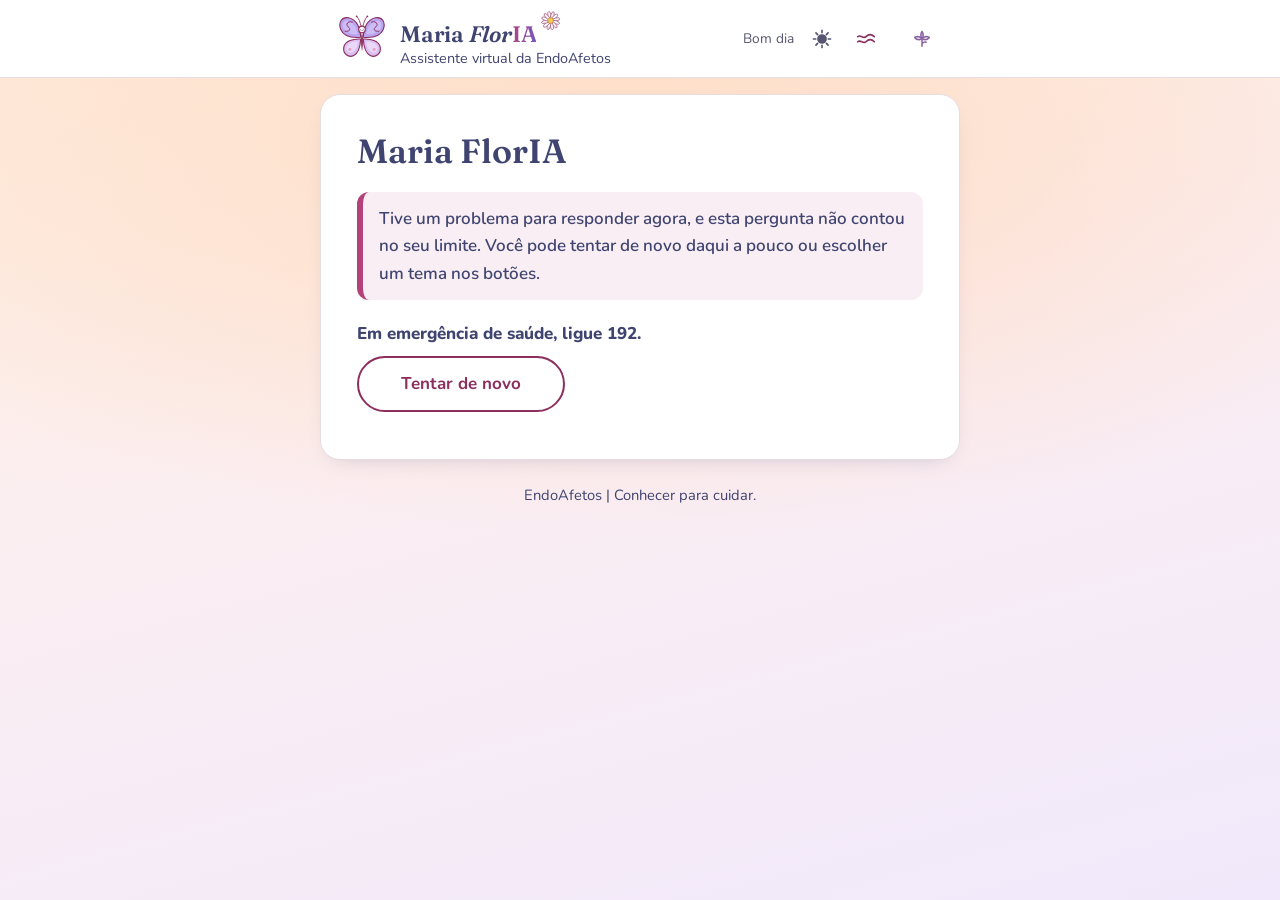
==== assistente/index.html @ 99d6d12b "feat: tela de chegada com o texto novo (aceite provisorio-2026-12-01) e o bloco "Já tenho conta" - T" ====
<!doctype html>
<html lang="pt-BR" data-cara="v1">
<head>
<meta charset="utf-8">
<meta name="viewport" content="width=device-width, initial-scale=1">
<!-- remover quando o conteúdo for assinado -->
<meta name="robots" content="noindex">
<!-- ==== CABECA:INICIO ==== -->
<title>Maria FlorIA | assistente virtual da EndoAfetos</title>
<meta name="theme-color" content="#b3427a">
<!-- ==== CABECA:FIM ==== -->
<link rel="icon" type="image/png" href="../assets/logo.png">
<style>
/* Paleta e tipografia do site EndoAfetos, sem carregar fontes de fora */
:root {
  /* ==== CORES:INICIO ==== */
  --cream: #f8f4f2;
  --cream-2: #efe8ec;
  --surface: #ffffff;
  --rose: #b3427a;
  --rose-dark: #8c2f5f;
  --rose-mist: #f9eef3;
  --gold-soft: #e7e0f6;
  --lavender: #8a62a3;
  --lavender-soft: #e4dbef;
  --ink: #494f83;
  --ink-soft: #6c6b88;
  --line: #e6dde3;
  /* ==== CORES:FIM ==== */
  /* ==== FONTES:INICIO ==== */
  --serif: 'Fraunces', Georgia, 'Times New Roman', serif;
  --sans: 'Nunito', -apple-system, BlinkMacSystemFont, 'Segoe UI', sans-serif;
  /* ==== FONTES:FIM ==== */
  --radius: 20px;
  --radius-sm: 12px;
  --shadow: 0 18px 45px -22px rgba(73, 79, 131, 0.40);
  --shadow-sm: 0 8px 22px -14px rgba(73, 79, 131, 0.38);
}

*, *::before, *::after { box-sizing: border-box; }
[hidden] { display: none !important; }
html { -webkit-text-size-adjust: 100%; }
body {
  margin: 0;
  min-height: 100vh;
  font-family: var(--sans);
  font-size: 1.0625rem;
  line-height: 1.6;
  color: var(--ink);
  word-wrap: break-word;
  overflow-wrap: break-word;
  -webkit-font-smoothing: antialiased;
  background:
    radial-gradient(1200px 600px at 50% -10%, var(--gold-soft) 0%, transparent 55%),
    linear-gradient(180deg, var(--cream) 0%, var(--cream-2) 100%);
}
img { max-width: 100%; }
p { margin: 0 0 1em; }
/* O Safari anterior ao 15.4 não conhece :focus-visible: descarta a segunda regra e fica com o contorno da primeira */
:focus { outline: 3px solid var(--rose-dark); outline-offset: 3px; }
:focus:not(:focus-visible) { outline: none; }
main:focus, [tabindex="-1"]:focus { outline: none; }
button, a, label, input, textarea { touch-action: manipulation; }

.pular {
  position: absolute; left: 1rem; top: -5rem; z-index: 10;
  display: inline-flex; align-items: center; min-height: 44px;
  padding: .6rem 1rem;
  background: var(--surface); color: var(--rose-dark);
  font-weight: 700;
  border: 2px solid var(--rose-dark); border-radius: var(--radius-sm);
}
.pular:focus { top: 1rem; }

/* Espaço por margem, não por gap em flex: o Safari do iOS anterior ao 14.5 ignora o gap */
.topo { background: var(--cream); border-bottom: 1px solid var(--line); }
/* O topo só acompanha a rolagem onde a página sabe descontar a altura dele ao rolar até uma
   resposta (iOS 14.5 em diante). Nos mais antigos fica parado e nada é encoberto. */
@supports (scroll-margin-top: 1px) {
  html { scroll-padding-top: 6rem; }
  .topo { position: sticky; top: 0; z-index: 5; }
}
.topo__dentro { display: flex; align-items: center; max-width: 640px; margin: 0 auto; padding: .65rem 1rem; }
.topo__marca { margin: 0; line-height: 1.25; }
.topo__nome, .topo__sub { display: block; }
.topo__nome { font-family: var(--serif); font-size: 1.4rem; font-weight: 600; color: var(--ink); }
.topo__nome em { font-style: normal; color: var(--rose-dark); }
.topo__sub { font-size: .9rem; color: var(--ink); }
/* Texto so para o leitor de tela (a forma falada do nome): fora da vista, mas lido. */
.so-leitor { position: absolute; width: 1px; height: 1px; margin: -1px; padding: 0; overflow: hidden; clip: rect(0, 0, 0, 0); white-space: nowrap; border: 0; }

/* Avatar: a borboleta do logotipo. Cada estado muda o traço e o halo, não só a cor. */
.avatar {
  flex: none;
  width: 56px;
  height: 56px;
  margin-right: .85rem;
  padding: 7px;
  object-fit: contain;
  background: var(--surface);
  border: 3px solid var(--rose);
  border-radius: 50%;
  box-shadow: 0 0 0 4px var(--rose-mist);
  transition: border-color .3s ease, box-shadow .3s ease;
}
.avatar[data-estado="acolhimento"] { border-color: var(--rose); border-style: solid; box-shadow: 0 0 0 4px var(--rose-mist); }
.avatar[data-estado="escuta"] {
  border-color: var(--lavender);
  border-style: dashed;
  box-shadow: 0 0 0 5px var(--lavender-soft);
  animation: avatar-escuta 1.6s ease-in-out infinite;
}
.avatar[data-estado="informacao"] { border-color: var(--ink); border-style: dotted; box-shadow: 0 0 0 4px var(--gold-soft); }
.avatar[data-estado="orientacao"] { border-color: var(--rose-dark); border-style: double; border-width: 5px; box-shadow: 0 0 0 4px var(--cream-2); }
@keyframes avatar-escuta {
  0%, 100% { box-shadow: 0 0 0 2px var(--lavender-soft); }
  50% { box-shadow: 0 0 0 9px var(--lavender-soft); }
}

main { padding: 1rem 1rem 1.5rem; }
.cartao {
  max-width: 640px;
  margin: 0 auto;
  /* Valor de reserva antes de cada clamp(): o iOS anterior ao 13.4 descarta a declaração com clamp */
  padding: 1.15rem;
  padding: clamp(1.15rem, 5vw, 2.25rem);
  background: var(--surface);
  border: 1px solid var(--line);
  border-radius: var(--radius);
  box-shadow: var(--shadow-sm);
}

.titulo {
  margin: 0 0 .6em;
  font-family: var(--serif);
  font-weight: 500;
  font-size: 1.5rem;
  font-size: clamp(1.5rem, 6vw, 2.1rem);
  line-height: 1.2;
  color: var(--ink);
}
.subtitulo, .temas__nome, .cartao-convite__titulo {
  margin: 0 0 .5rem;
  font-family: var(--serif);
  font-weight: 500;
  font-size: 1.25rem;
  line-height: 1.25;
  color: var(--ink);
}
.temas__nome { font-size: 1.1rem; font-weight: 600; color: var(--rose-dark); }

.aviso {
  margin: 1rem 0 1.25rem;
  padding: .85rem 1rem;
  border-left: 6px solid var(--rose);
  border-radius: var(--radius-sm);
  background: var(--rose-mist);
  font-weight: 600;
}
.dica { margin: .35rem 0 .75rem; font-size: .92rem; color: var(--ink-soft); }
.status { min-height: 1.6em; margin: .5rem 0; font-weight: 700; color: var(--rose-dark); }
.status:empty { min-height: 0; margin: 0; }

.campo { margin-bottom: 1.1rem; }
.campo label, .escrita__rotulo { display: block; margin-bottom: .35rem; font-weight: 700; }
.campo input, .campo textarea, .escrita__campo {
  display: block;
  width: 100%;
  min-height: 48px;
  padding: .7rem .9rem;
  font: inherit;
  /* 16 px ou mais: abaixo disso o iOS aproxima a tela ao focar o campo */
  font-size: 1.0625rem;
  color: var(--ink);
  background: var(--surface);
  border: 2px solid var(--ink-soft);
  border-radius: var(--radius-sm);
}
.campo textarea, .escrita__campo { min-height: 6.5rem; resize: vertical; }
.contador { margin: .3rem 0 0; font-size: .88rem; color: var(--ink-soft); text-align: right; }

.caixa { display: flex; align-items: flex-start; min-height: 44px; padding: .55rem 0; cursor: pointer; }
.caixa input { flex: none; width: 24px; height: 24px; margin: .1rem .75rem 0 0; accent-color: var(--rose-dark); }
.grupo { margin: 0 0 .75rem; padding: 0; border: 0; min-width: 0; }
.grupo legend { padding: 0; margin-bottom: .25rem; font-weight: 700; }
.desafio { max-width: 100%; margin: .75rem 0; }
.desafio:empty { margin: 0; }
/* Tela de chegada (26/11): texto justificado, como o texto corrido do site, com hifenizacao em portugues. */
.aceite__texto { margin: 0 0 .85em; text-align: justify; -webkit-hyphens: auto; hyphens: auto; }
.aceite__chamada { margin: 1.1em 0 .9em; font-weight: 700; color: var(--rose-dark); text-align: left; }
/* Bloco "Ja tenho conta": discreto, depois do Comecar. */
.entrada { margin-top: 1.75rem; padding-top: 1.25rem; border-top: 1px solid var(--line); }
.entrada .subtitulo { font-size: 1.1rem; }
.entrada .dica { margin-top: 0; }
.entrada__esqueci { margin: .25rem 0 0; font-size: .95rem; }
.entrada__esqueci a { display: inline-block; padding: .5rem 0; }

.btn {
  display: flex; align-items: center; justify-content: center;
  width: 100%;
  min-height: 48px;
  margin: 0 0 .65rem;
  padding: .8rem 1.5rem;
  font: inherit;
  font-weight: 700;
  color: #fff;
  background: linear-gradient(135deg, var(--rose) 0%, var(--rose-dark) 100%);
  border: 2px solid transparent;
  border-radius: 999px;
  box-shadow: var(--shadow-sm);
  cursor: pointer;
  transition: transform .2s ease, box-shadow .2s ease;
}
.btn:hover { transform: translateY(-2px); box-shadow: var(--shadow); }
.btn--contorno { color: var(--rose-dark); background: var(--surface); border-color: var(--rose-dark); box-shadow: none; }
.btn[aria-disabled="true"] { opacity: .65; cursor: default; transform: none; }

.btn-mini {
  display: inline-flex; align-items: center; justify-content: center;
  min-height: 44px; min-width: 44px;
  margin: 0 .5rem .35rem 0;
  padding: .4rem 1rem;
  font: inherit;
  font-size: .95rem;
  font-weight: 700;
  color: var(--rose-dark);
  background: var(--surface);
  border: 2px solid var(--rose-dark);
  border-radius: 999px;
  cursor: pointer;
}
.btn-mini[aria-pressed="true"] { color: #fff; background: var(--rose-dark); border-style: double; border-width: 4px; }

.intro { margin-bottom: 1rem; }
/* Regiões vivas (registro e espera) ficam sempre na página: vazias, só perdem a margem.
   Com display:none o leitor de tela não anuncia o primeiro texto que entra nelas. */
.registro { margin: 0 0 .5rem; }
.registro:empty { margin: 0; }
.msg {
  margin: 0 0 .85rem;
  padding: .8rem .95rem;
  background: var(--surface);
  border: 2px solid var(--line);
  border-radius: var(--radius-sm);
}
.msg > :last-child { margin-bottom: 0; }
.msg__autor { margin: 0 0 .25rem; font-size: .8rem; font-weight: 800; letter-spacing: .08em; text-transform: uppercase; color: var(--rose-dark); }
.msg__texto, .msg__apoio { white-space: pre-wrap; word-break: break-word; }
.msg__texto { margin-bottom: .6em; }
.msg--pessoa { margin-left: 1.5rem; background: var(--lavender-soft); border-color: var(--lavender); }
.msg--pessoa .msg__autor { color: var(--ink); }
.msg--assistente { margin-right: 1.5rem; border-color: var(--rose); }
/* Mensagem de segurança: destaque sóbrio, pelo traço e não só pela cor */
.msg--seguranca { margin-right: 0; background: var(--cream); border: 3px solid var(--ink); border-left-width: 10px; }
.msg--limite, .msg--recusa, .msg--falha { border-style: dashed; border-color: var(--ink-soft); }
.msg--aviso { background: var(--cream); border-style: dashed; border-color: var(--ink-soft); font-weight: 600; }
.msg__apoio { margin-top: .75rem; padding-top: .75rem; border-top: 2px solid var(--ink-soft); font-weight: 700; }
/* Linha de apoio sozinha no balão (nome da acolhida com sinal ambíguo): sem o traço que a separa da resposta */
.msg__autor + .msg__apoio { margin-top: 0; padding-top: 0; border-top: 0; }
.msg__tecnico { margin: .5rem 0 0; font-family: Consolas, Menlo, monospace; font-size: .8rem; color: var(--ink-soft); }
.msg__acoes { display: flex; flex-wrap: wrap; margin-top: .65rem; }
.msg__acoes:empty { display: none; }
.saber-mais { margin-top: .6rem; border-top: 1px solid var(--line, #e3d6df); padding-top: .45rem; }
.saber-mais__titulo { cursor: pointer; font-weight: 600; color: var(--rose-dark); min-height: 44px; display: flex; align-items: center; }
.saber-mais__titulo:focus-visible { outline: 3px solid var(--rose-dark); outline-offset: 2px; }
.saber-mais__texto { margin: .4rem 0 0; }
.saber-mais__nota { margin: .5rem 0 0; font-size: .85rem; color: var(--ink-soft); }
.leitura { display: flex; flex-wrap: wrap; align-items: center; margin: .25rem 0 .75rem; }
.leitura[hidden] { display: none; }
.leitura__opcao { min-height: 44px; margin: 0 1rem .25rem 0; }
.leitura__dica { flex-basis: 100%; margin: 0; font-size: .85rem; color: var(--ink-soft); }
/* Acolhida: os controles ficam dentro do balão da pergunta e saem dele quando a pessoa responde */
.acolhida__controles { margin-top: .75rem; }
.acolhida__controles .campo { margin-bottom: .65rem; }
.acolhida__controles .btn { margin-bottom: .5rem; }

.espera { margin: 0 0 .85rem; font-weight: 700; color: var(--rose-dark); }
.espera:empty { margin: 0; }

.escrita, .reabrir { margin: 0 0 1.5rem; padding: 1rem 0 0; border-top: 1px solid var(--line); }
.escrita .dica, .reabrir .dica { margin-top: 0; font-size: 1rem; font-weight: 700; color: var(--ink); }
.encerrar { margin: 0 0 1.5rem; }
.encerrar__pergunta { margin-bottom: .6rem; font-weight: 700; }
.rascunho > :last-child { margin-bottom: 0; }

.temas { margin: 0 0 1.5rem; padding-top: 1rem; border-top: 1px solid var(--line); }
.opcao {
  display: block;
  width: 100%;
  min-height: 56px;
  margin: 0 0 .7rem;
  padding: .8rem 1rem;
  font: inherit;
  text-align: left;
  color: var(--ink);
  background: var(--surface);
  border: 2px solid var(--lavender);
  border-radius: var(--radius-sm);
  cursor: pointer;
}
.opcao:hover { background: var(--lavender-soft); }
.opcao__texto, .opcao__chamada { display: block; }
.opcao--tema .opcao__texto { font-weight: 700; }
.opcao__chamada { margin-top: .25rem; font-size: .95rem; }

/* Tema aberto: síntese, quando procurar atendimento, perguntas para a consulta e as dúvidas */
.tema__sintese > :last-child { margin-bottom: 0; }
.temas__subtitulo { margin: 1.1rem 0 .35rem; font-size: 1rem; font-weight: 800; line-height: 1.3; color: var(--ink); }
.tema__lista { margin: 0 0 .75rem; padding-left: 1.25rem; }
.tema__lista li { margin-bottom: .35rem; }
.tema__acoes { display: flex; flex-wrap: wrap; margin: .5rem 0 0; }
.tema__acoes:empty { display: none; }
.tema__duvidas { margin-top: 1.1rem; }

.marcacao { margin-top: .75rem; }
.marcacao:empty { display: none; }
.marcacao__ok { font-weight: 700; }

/* Cartão de conversão: o padrão visual da tela final do quiz (conheça, ofertas, brinde) */
.cartao-convite {
  margin: 0 0 1rem;
  padding: 1rem 1.1rem;
  background: var(--surface);
  border: 2px solid var(--lavender);
  border-radius: var(--radius-sm);
}
/* As dicas do formulário de contato usam a cor principal: o cinza delas não chega ao AA sobre o lilás dos blocos */
.cartao-convite .dica { color: var(--ink); }
.usos-convite { font-weight: 700; color: var(--ink); }
.usos-convite:empty { margin: 0; }
.conversao__titulo {
  margin: 0 0 .6rem;
  font-family: var(--serif);
  font-weight: 500;
  font-size: 1.4rem;
  line-height: 1.2;
  color: var(--ink);
}
.conversao__cuidado { font-weight: 700; }
.conversao__conheca { margin: 1.25rem 0; padding: 1rem 1rem 1.1rem; border-radius: var(--radius-sm); background: var(--rose-mist); }
.conversao__conheca h3, .conversao__presente h3 {
  margin: 0 0 .5rem;
  font-family: var(--serif);
  font-weight: 500;
  font-size: 1.2rem;
  line-height: 1.25;
  color: var(--ink);
}
.conversao__conheca p { margin: 0 0 1rem; }
.conversao__ofertas { margin: 0 0 1.1rem; padding: 0; list-style: none; }
.conversao__oferta { margin: 0 0 .75rem; padding: .8rem .9rem; border-radius: var(--radius-sm); background: var(--surface); border: 1px solid var(--line); }
.conversao__oferta-titulo { display: block; font-weight: 800; color: var(--rose-dark); }
.conversao__oferta-texto { display: block; }
a.btn { text-decoration: none; }
.btn--conheca { text-transform: uppercase; letter-spacing: .03em; }
/* No botao em flex, o espaco no comeco do span da seta some: a distancia vem da margem */
.btn__seta { margin-left: .4em; }
.conversao__separador { height: 1px; margin: 1.25rem 0; border: 0; background: var(--line); }
.conversao__presente { margin: 0 0 1.25rem; padding: .95rem 1rem; border-radius: var(--radius-sm); background: var(--gold-soft); }
.conversao__presente p { margin: 0; }
.conversao__presente .conversao__destaque { margin-bottom: .25rem; font-weight: 800; }

/* Pré-lançamento: blocos à parte do cartão de convite */
.pre-inscricao, .exemplo-diario {
  margin: 0 0 1.5rem;
  padding: 1rem 1.1rem;
  background: var(--cream);
  border: 2px solid var(--lavender);
  border-radius: var(--radius-sm);
}
.pre-inscricao > :last-child { margin-bottom: 0; }
.pre-inscricao__texto { font-weight: 600; }
.exemplo-diario__folha {
  padding: .85rem .95rem;
  background: var(--surface);
  border: 2px dashed var(--ink-soft);
  border-radius: var(--radius-sm);
}
.exemplo-diario__titulo {
  margin: 0 0 .6rem;
  font-family: var(--serif);
  font-size: 1.1rem;
  font-weight: 600;
  line-height: 1.25;
  color: var(--rose-dark);
}
.exemplo-diario__registro { margin: 0 0 .7rem; padding-top: .6rem; border-top: 1px solid var(--line); }
.exemplo-diario__registro:last-child { margin-bottom: 0; }
.exemplo-diario__data { margin: 0 0 .2rem; font-size: 1rem; font-weight: 800; }
.exemplo-diario__campos { margin: 0; }
/* Espaço entre os pares por margem, sem gap */
.exemplo-diario__par { display: inline-block; margin: 0 1.25rem .1rem 0; }
.exemplo-diario__par--largo { display: block; margin-right: 0; }
.exemplo-diario__par dt, .exemplo-diario__par dd { display: inline; margin: 0; }
.exemplo-diario__par dt { font-weight: 800; }
.exemplo-diario__par dt::after { content: ": "; }
.exemplo-diario__rodape { margin: .75rem 0 0; font-size: .92rem; font-weight: 800; }

.canais {
  margin: 0;
  padding: 1rem 1.1rem;
  background: var(--cream);
  border: 2px solid var(--lavender);
  border-radius: var(--radius-sm);
}
.canais__emergencia { margin: 0 0 .5rem; font-weight: 800; }
/* Canais ilustrados como no quiz: lista vertical, ícone em SVG embutido (data:) separado do texto por margem */
.canais ul { margin: 0; padding: 0; list-style: none; }
.canais li { margin: 0 0 .5rem; }
.canais li:last-child { margin-bottom: 0; }
.canal { display: flex; align-items: center; min-height: 48px; color: var(--ink); text-decoration: none; }
.canal__icone {
  flex: none;
  width: 40px; height: 40px;
  margin-right: .75rem;
  border-radius: 50%;
  background-color: var(--lavender-soft);
  background-repeat: no-repeat;
  background-position: center;
  background-size: 22px 22px;
}
.canal__icone--cruz { background-image: url("data:image/svg+xml,%3Csvg xmlns='http%3A%2F%2Fwww.w3.org%2F2000%2Fsvg' viewBox='0 0 24 24'%3E%3Cpath d='M9 3h6v6h6v6h-6v6H9v-6H3V9h6z' fill='%238c2f5f'/%3E%3C/svg%3E"); }
.canal__icone--escudo { background-image: url("data:image/svg+xml,%3Csvg xmlns='http%3A%2F%2Fwww.w3.org%2F2000%2Fsvg' viewBox='0 0 24 24'%3E%3Cpath d='M12 2 4 5v6c0 5 3.4 9.3 8 11 4.6-1.7 8-6 8-11V5z' fill='none' stroke='%238c2f5f' stroke-width='2' stroke-linejoin='round'/%3E%3C/svg%3E"); }
.canal__icone--mulher { background-image: url("data:image/svg+xml,%3Csvg xmlns='http%3A%2F%2Fwww.w3.org%2F2000%2Fsvg' viewBox='0 0 24 24'%3E%3Ccircle cx='12' cy='9' r='5' fill='none' stroke='%238c2f5f' stroke-width='2'/%3E%3Cpath d='M12 14v8M8.5 18.5h7' stroke='%238c2f5f' stroke-width='2' stroke-linecap='round'/%3E%3C/svg%3E"); }
.canal__icone--pessoas { background-image: url("data:image/svg+xml,%3Csvg xmlns='http%3A%2F%2Fwww.w3.org%2F2000%2Fsvg' viewBox='0 0 24 24'%3E%3Ccircle cx='8' cy='8' r='3' fill='%238c2f5f'/%3E%3Ccircle cx='16.5' cy='9.5' r='2.5' fill='%238c2f5f'/%3E%3Cpath d='M2.5 20c0-3.6 2.5-6 5.5-6s5.5 2.4 5.5 6zM13.5 20c.3-2.9 1.6-5 3.5-5 2.3 0 4.5 2 4.5 5z' fill='%238c2f5f'/%3E%3C/svg%3E"); }
.canal__icone--conversa { background-image: url("data:image/svg+xml,%3Csvg xmlns='http%3A%2F%2Fwww.w3.org%2F2000%2Fsvg' viewBox='0 0 24 24'%3E%3Cpath d='M4 4h16v11H9l-5 4z' fill='none' stroke='%238c2f5f' stroke-width='2' stroke-linejoin='round'/%3E%3Cpath d='M12 13s-3.5-2.1-3.5-4.2A1.9 1.9 0 0 1 12 8a1.9 1.9 0 0 1 3.5.8c0 2.1-3.5 4.2-3.5 4.2z' fill='%238c2f5f'/%3E%3C/svg%3E"); }
.canal__texto { display: block; }
.canal__rotulo { display: block; font-weight: 800; color: var(--rose-dark); text-decoration: underline; text-underline-offset: 3px; }
.canal__descricao { display: block; font-size: .92rem; color: var(--ink); }

.rodape { padding: 0 1rem 2rem; text-align: center; font-size: .92rem; color: var(--ink); }
.rodape p { margin: 0; }

@media (min-width: 520px) {
  .btn { display: inline-flex; width: auto; min-width: 13rem; margin-right: .6rem; }
}
/* Tela baixa (teclado aberto ou aparelho deitado): o topo deixa de acompanhar a rolagem */
@media (max-height: 420px) {
  .topo { position: static; }
}
@media (prefers-reduced-motion: reduce) {
  *, *::before, *::after { animation: none !important; transition: none !important; scroll-behavior: auto !important; }
  .btn:hover { transform: none; }
}
/* ==== V1:INICIO ==== */
@font-face {
  font-family: "Fraunces EndoAfetos";
  font-style: normal;
  font-weight: 600;
  font-display: swap;
  src: url("../assets/fontes/fraunces-600.woff2") format("woff2");
  unicode-range: U+0020-007E, U+00A0-00FF, U+2013-2014, U+2018-2019, U+201C-201D, U+2022, U+2026;
}
@font-face {
  font-family: "Fraunces EndoAfetos";
  font-style: italic;
  font-weight: 600;
  font-display: swap;
  src: url("../assets/fontes/fraunces-600-italico-flor.woff2") format("woff2");
  unicode-range: U+0046, U+006C, U+006F, U+0072;
}
@font-face {
  font-family: "Nunito EndoAfetos";
  font-style: normal;
  font-weight: 400 800;
  font-display: swap;
  src: url("../assets/fontes/nunito-400-800.woff2") format("woff2");
  unicode-range: U+0000-00FF, U+0131, U+0152-0153, U+02BB-02BC, U+02C6, U+02DA, U+02DC, U+0304, U+0308, U+0329, U+2000-206F, U+20AC, U+2122, U+2191, U+2193, U+2212, U+2215, U+FEFF, U+FFFD;
}
html[data-cara="v1"] {
  --cream: #f8f4f2;
  --cream-2: #efe8ec;
  --surface: #ffffff;
  --rose: #b3427a;
  --rose-dark: #8c2f5f;
  --rose-mist: #f9eef3;
  --gold-soft: #e7e0f6;
  --lavender: #8a62a3;
  --lavender-soft: #e4dbef;
  --ink: #3f4470;
  --ink-soft: #575672;
  --line: #e6dde3;
  --rosa-suave: #eccbdb;
  --lilas: #7459c4;
  --ouro: #f4c95d;
  --ouro-texto: #7a5407;
  --salvia: #3f6b4d;
  --foco: #5a3fb5;
  --acao: #8c2f5f;
  --acao-texto: #ffffff;
  --bf-contorno: #8c2f5f;
  --bf-asa-sup: #b9a5ef;
  --bf-asa-sup-luz: #cdbdf6;
  --bf-asa-inf: #dcc0f2;
  --bf-asa-inf-luz: #ead8f8;
  --bf-pinta: #e59fc2;
  --bf-cabeca: #fff8fb;
  --bf-olho: #3d3566;
  --serif: 'Fraunces EndoAfetos', Georgia, 'Times New Roman', serif;
  --sans: 'Nunito EndoAfetos', -apple-system, BlinkMacSystemFont, 'Segoe UI', sans-serif;
}
html[data-cara="v1"][data-luz="baixa"] {
  --cream: #17152a;
  --cream-2: #131225;
  --surface: #24213a;
  --rose: #f2a3c8;
  --rose-dark: #f6bcd8;
  --rose-mist: #33284a;
  --gold-soft: #353055;
  --lavender: #cdb7e0;
  --lavender-soft: #353055;
  --ink: #efeaf9;
  --ink-soft: #c0bad6;
  --line: #443d68;
  --rosa-suave: #4a3558;
  --lilas: #c3b3f3;
  --ouro: #f4c95d;
  --ouro-texto: #f4c95d;
  --salvia: #a6cfb1;
  --foco: #d6cbfa;
  --acao: #f2a3c8;
  --acao-texto: #2a1630;
  --bf-contorno: #d77fae;
  --bf-asa-sup: #a893e6;
  --bf-asa-sup-luz: #bfaef2;
  --bf-asa-inf: #cfaeea;
  --bf-asa-inf-luz: #e0c9f5;
  --bf-pinta: #f2a3c8;
  --bf-cabeca: #fff8fb;
  --bf-olho: #3d3566;
}
/* Cara nova (v1) da página da assistente. Tudo aqui só vale com data-cara="v1" no <html>; na cara de hoje as peças
   da v1 ficam escondidas e nada muda. Movimento só em transform e opacity; mensagens sempre em cartão sólido; o céu
   fica atrás de tudo (z-index -1) e nunca leva texto. */
html:not([data-cara="v1"]) .v1-so { display: none !important; }
html[data-cara="v1"] { color-scheme: light; }
html[data-cara="v1"][data-luz="baixa"] { color-scheme: dark; }
html[data-cara="v1"] .avatar { display: none !important; }
/* O céu e as pétalas ficam presos ao corpo da página, não à tela: nada de position fixed, que no celular briga com o
   teclado aberto. */
html[data-cara="v1"] body { position: relative; background: var(--cream); }
html[data-cara="v1"] .topo { background: var(--surface); }
html[data-cara="v1"] .cartao { background: var(--surface); }

/* ---------- O céu: luz de cabine em camadas fixas ---------- */
.v1-ceu { position: absolute; top: 0; right: 0; bottom: 0; left: 0; z-index: -1; pointer-events: none; overflow: hidden; }
.v1-ceu__hora, .v1-ceu__veu { position: absolute; top: 0; right: 0; bottom: 0; left: 0; }
.v1-ceu__veu { opacity: 0; transition: opacity 1.6s ease; }
.v1-ceu__veu.v1-ativa { opacity: 1; }
.v1-ceu__hora[data-tom="manha"] { background: linear-gradient(165deg, #fff1e2 0%, #fbeef2 45%, #f1e9fb 100%); }
.v1-ceu__hora[data-tom="tarde"] { background: linear-gradient(165deg, #f5f0fc 0%, #fbf3f8 50%, #fdf6ef 100%); }
.v1-ceu__hora[data-tom="entardecer"] { background: linear-gradient(165deg, #ffe6d6 0%, #f9dfe9 50%, #ebdcf6 100%); }
.v1-ceu__hora[data-tom="noite"] { background: linear-gradient(165deg, #ece6f8 0%, #e6e0f4 55%, #dcd8f0 100%); }
.v1-ceu__hora[data-tom="madrugada"] { background: linear-gradient(165deg, #e6e3f3 0%, #dfdcf0 55%, #d6d5ec 100%); }
html[data-luz="baixa"] .v1-ceu__hora[data-tom="manha"] { background: linear-gradient(165deg, #33263a 0%, #262140 55%, #1c1a33 100%); }
html[data-luz="baixa"] .v1-ceu__hora[data-tom="tarde"] { background: linear-gradient(165deg, #272345 0%, #221f3c 55%, #1b1930 100%); }
html[data-luz="baixa"] .v1-ceu__hora[data-tom="entardecer"] { background: linear-gradient(165deg, #3a2638 0%, #2a2040 55%, #1c1930 100%); }
html[data-luz="baixa"] .v1-ceu__hora[data-tom="noite"] { background: linear-gradient(165deg, #1e1a3a 0%, #19172e 55%, #131225 100%); }
html[data-luz="baixa"] .v1-ceu__hora[data-tom="madrugada"] { background: linear-gradient(165deg, #151430 0%, #121126 55%, #0e0d1d 100%); }
.v1-ceu__brilho {
  position: absolute; top: -30%; left: -20%; width: 140%; height: 90%;
  background: radial-gradient(closest-side, rgba(255, 214, 184, .75), rgba(255, 214, 184, 0));
  opacity: 0;
  transition: opacity 1.6s ease;
}
html[data-luz="baixa"] .v1-ceu__brilho { background: radial-gradient(closest-side, rgba(150, 96, 150, .5), rgba(150, 96, 150, 0)); }
html[data-respira="sim"] .v1-ceu__brilho { opacity: 1; animation: v1-respirar-ceu 24s ease-in-out infinite; }
@keyframes v1-respirar-ceu {
  0%, 100% { transform: translate3d(0, 0, 0) scale(1); }
  50% { transform: translate3d(6%, 4%, 0) scale(1.08); }
}
.v1-ceu__veu[data-tom="embarque"] { background: radial-gradient(120% 80% at 20% 0%, rgba(255, 226, 207, .6), rgba(255, 226, 207, 0) 70%); }
.v1-ceu__veu[data-tom="cruzeiro"] { background: transparent; }
.v1-ceu__veu[data-tom="leitura"] { background: rgba(251, 250, 252, .78); }
.v1-ceu__veu[data-tom="amanhecer"] { background: linear-gradient(200deg, rgba(255, 236, 205, .75) 0%, rgba(255, 244, 228, .35) 60%, rgba(255, 244, 228, 0) 100%); }
.v1-ceu__veu[data-tom="seguranca"] { background: #f2f0f4; }
.v1-ceu__veu[data-tom="desembarque"] { background: linear-gradient(190deg, rgba(255, 222, 200, .8) 0%, rgba(250, 214, 228, .55) 55%, rgba(236, 222, 246, .3) 100%); }
.v1-ceu__veu[data-tom="manutencao"] { background: rgba(237, 237, 241, .88); }
html[data-luz="baixa"] .v1-ceu__veu[data-tom="embarque"] { background: radial-gradient(120% 80% at 20% 0%, rgba(110, 66, 104, .5), rgba(110, 66, 104, 0) 70%); }
html[data-luz="baixa"] .v1-ceu__veu[data-tom="leitura"] { background: rgba(31, 30, 46, .8); }
html[data-luz="baixa"] .v1-ceu__veu[data-tom="amanhecer"] { background: linear-gradient(200deg, rgba(104, 76, 60, .5) 0%, rgba(70, 54, 60, .25) 60%, rgba(70, 54, 60, 0) 100%); }
html[data-luz="baixa"] .v1-ceu__veu[data-tom="seguranca"] { background: #1d1c27; }
html[data-luz="baixa"] .v1-ceu__veu[data-tom="desembarque"] { background: linear-gradient(190deg, rgba(112, 68, 84, .55) 0%, rgba(84, 56, 96, .35) 55%, rgba(50, 44, 84, .15) 100%); }
html[data-luz="baixa"] .v1-ceu__veu[data-tom="manutencao"] { background: rgba(36, 36, 44, .88); }

/* ---------- Topo: borboleta, nome com broche e a faixa da cabine ---------- */
html[data-cara="v1"] .v1-poleiro { display: block; flex: none; width: 52px; height: 52px; margin-right: .75rem; }
.v1-poleiro--voo { position: relative; z-index: 60; }
html[data-cara="v1"] .topo__nome { color: var(--ink); letter-spacing: -.01em; }
html[data-cara="v1"] .nome__flor { font-style: italic; }
html[data-cara="v1"] .topo__nome em {
  font-style: normal; font-weight: 600; color: var(--rose-dark);
  background: linear-gradient(100deg, var(--rose) 0%, var(--lilas) 100%);
  -webkit-background-clip: text; background-clip: text; -webkit-text-fill-color: transparent;
}
html[data-cara="v1"] .v1-broche { display: inline-block; width: .95em; height: .95em; margin-left: .18em; vertical-align: .45em; transform: rotate(-12deg); }
.v1-broche__petalas ellipse { fill: #ffffff; stroke: var(--bf-contorno); stroke-width: 1.05; }
.v1-broche__petalas ellipse:nth-child(even) { fill: #fbeef3; }
.v1-broche__miolo { fill: var(--ouro); stroke: #a8761a; stroke-width: 1; }
html[data-vento="sim"] .v1-broche { animation: v1-balancar 1.1s ease-in-out 3 alternate; }
@keyframes v1-balancar { from { transform: rotate(-12deg); } to { transform: rotate(4deg); } }

/* O cantinho: discreto, no canto direito do topo (no celular estreito, desce para a linha de baixo, à direita).
   Só aparece quando o script da v1 liga os botões. Os ícones são pequenos; o alvo de toque continua com 44 px. */
html[data-cara="v1"] .topo__dentro { flex-wrap: wrap; }
html[data-cara="v1"] .v1-cantinho { display: none; }
html[data-cara="v1"][data-v1="ligada"] .v1-cantinho { display: flex; align-items: center; margin-left: auto; }
.v1-cantinho__saudacao { margin-right: .35rem; font-size: .86rem; color: var(--ink-soft); }
.v1-icone {
  display: inline-flex; align-items: center; justify-content: center;
  width: 44px; height: 44px; margin: 0; padding: 0;
  color: var(--ink-soft); background: none; border: 0; border-radius: 50%; cursor: pointer;
}
.v1-icone svg { display: block; fill: none; stroke: currentColor; stroke-width: 1.8; stroke-linecap: round; stroke-linejoin: round; }
/* Cor de passar o ponteiro só para quem tem ponteiro: no toque ela ficaria presa e pareceria "ligado". */
@media (hover: hover) {
  .v1-icone:hover { color: var(--rose-dark); }
}
.v1-icone[aria-pressed="true"] { color: var(--rose-dark); }
.v1-icone[aria-disabled="true"] { cursor: default; }
.v1-icone--luz .v1-sol circle { fill: currentColor; }
.v1-icone--luz .v1-lua path { fill: currentColor; }
.v1-icone--luz .v1-lua, .v1-icone--luz[aria-pressed="true"] .v1-sol { display: none; }
.v1-icone--luz[aria-pressed="true"] .v1-lua { display: block; }
.v1-icone__corte { display: none; }
.v1-icone--movimento[aria-pressed="false"] .v1-icone__corte { display: inline; }
/* O lírio afastado do ícone de movimento: um toque errado não leva ao painel da equipe. */
.v1-icone--equipe { margin-left: .75rem; color: var(--lavender); }
.v1-icone--equipe .v1-lirio__petala { fill: currentColor; fill-opacity: .25; }
.v1-icone--equipe[hidden] { display: none; }

/* ---------- A borboleta ---------- */
.v1-bf { display: block; width: 100%; height: 100%; overflow: visible; transform-origin: 50% 60%; transition: transform .8s cubic-bezier(.3, .7, .3, 1); }
.v1-asa { transform-box: view-box; transform-origin: 60px 58px; transform: scaleX(var(--v1-abertura, .94)); transition: transform .9s cubic-bezier(.3, .7, .3, 1); }
.v1-asa-sup { fill: var(--bf-asa-sup); stroke: var(--bf-contorno); stroke-width: 2.6; stroke-linejoin: round; }
.v1-asa-sup-luz { fill: var(--bf-asa-sup-luz); }
.v1-asa-inf { fill: var(--bf-asa-inf); stroke: var(--bf-contorno); stroke-width: 2.6; stroke-linejoin: round; }
.v1-asa-inf-luz { fill: var(--bf-asa-inf-luz); }
.v1-pinta { fill: var(--bf-pinta); }
.v1-veio { fill: none; stroke: var(--bf-contorno); stroke-width: 2.2; stroke-linecap: round; }
.v1-antena { fill: none; stroke: var(--bf-contorno); stroke-width: 2; stroke-linecap: round; }
.v1-antena-ponta, .v1-tronco { fill: var(--bf-contorno); }
.v1-cabeca { fill: var(--bf-cabeca); stroke: var(--bf-contorno); stroke-width: 2.6; }
.v1-olhos-ponto { fill: var(--bf-olho); }
.v1-olhos-arco { display: none; fill: none; stroke: var(--bf-olho); stroke-width: 1.35; stroke-linecap: round; }
.v1-olhos { transform-box: view-box; transform-origin: 60px 38.6px; transition: transform .5s ease; }
/* Posturas: a diferença está na abertura das asas, na inclinação e nos olhos, não só na cor */
.v1-bf[data-postura="repouso"] { --v1-abertura: .88; }
.v1-bf[data-postura="acolhimento"] { --v1-abertura: 1; }
.v1-bf[data-postura="acolhimento"] .v1-olhos-ponto, .v1-bf[data-postura="despedida"] .v1-olhos-ponto { display: none; }
.v1-bf[data-postura="acolhimento"] .v1-olhos-arco, .v1-bf[data-postura="despedida"] .v1-olhos-arco { display: inline; }
.v1-bf[data-postura="escuta"] { --v1-abertura: .76; transform: rotate(-10deg); }
.v1-bf[data-postura="informacao"] { --v1-abertura: .96; transform: rotate(4deg); }
.v1-bf[data-postura="informacao"] .v1-olhos { transform: translate(1.4px, 1.8px); }
.v1-bf[data-postura="orientacao"] { --v1-abertura: 1.1; transform: rotate(10deg) translate3d(2px, -2px, 0); }
.v1-bf[data-postura="orientacao"] .v1-olhos { transform: translate(2px, 0); }
.v1-bf[data-postura="seguranca"] { --v1-abertura: .68; }
.v1-bf[data-postura="despedida"] { --v1-abertura: 1.1; transform: rotate(-7deg) translate3d(0, -2px, 0); }
/* Gestos curtos, um por vez */
.v1-bf.v1-bf--respira .v1-asa { animation: v1-respirar-asa 3.6s ease-in-out 1; }
.v1-bf.v1-bf--pisca .v1-olhos { animation: v1-piscar .16s ease-in-out 1; }
.v1-bf.v1-bf--inclina { transform: rotate(-6deg); }
.v1-bf.v1-bf--bate .v1-asa { animation: v1-bater .26s ease-in-out infinite alternate; }
.v1-bf.v1-bf--parte { animation: v1-partir 3.2s cubic-bezier(.4, .1, .7, .5) 1 both; }
.v1-bf.v1-bf--chega { animation: v1-chegar 3s cubic-bezier(.25, .8, .3, 1) 1 both; }
@keyframes v1-bater { from { transform: scaleX(1.02); } to { transform: scaleX(.28); } }
@keyframes v1-respirar-asa { 0%, 100% { transform: scaleX(var(--v1-abertura, .94)); } 50% { transform: scaleX(calc(var(--v1-abertura, .94) - .14)); } }
@keyframes v1-piscar { 0%, 100% { transform: scaleY(1); } 50% { transform: scaleY(.1); } }
@keyframes v1-chegar {
  0% { opacity: 0; transform: translate3d(-60vw, 70vh, 0) rotate(-24deg) scale(1.5); }
  15% { opacity: 1; }
  55% { transform: translate3d(-14vw, 22vh, 0) rotate(10deg) scale(1.2); }
  100% { opacity: 1; transform: translate3d(0, 0, 0) rotate(0) scale(1); }
}
@keyframes v1-partir {
  0% { opacity: 1; transform: translate3d(0, 0, 0) rotate(0) scale(1); }
  70% { opacity: 1; }
  100% { opacity: 0; transform: translate3d(70vw, -18vh, 0) rotate(18deg) scale(.7); }
}

/* ---------- Chuva de pétalas no fundo da chegada (decisão do Carlos de 26/11) ----------
   Leve e contínua, atrás do conteúdo, só na tela de chegada (data-tela, que a página avisa), com o fundo respirando
   e o movimento ligado: some quando a conversa abre, na segurança, depois de apoio ou risco na visita, com o controle
   "Movimento" desligado e com o movimento reduzido do aparelho (a regra geral da página zera as animações). Cada
   caminho tem uma pétala e o seu rastro, menor e mais clara, logo atrás. */
.v1-chuva { display: none; position: absolute; top: 0; right: 0; left: 0; height: 100vh; overflow: hidden; }
html[data-cara="v1"][data-tela="chegada"][data-respira="sim"][data-movimento="ligado"] .v1-chuva { display: block; }
.v1-chuva__petala {
  position: absolute; top: -24px; width: 10px; height: 15px; opacity: 0;
  background: #ffffff; border: 1px solid #eccbdb; border-radius: 50% 50% 50% 50% / 70% 70% 30% 30%;
  animation-name: v1-flutuar; animation-timing-function: linear; animation-iteration-count: infinite; animation-fill-mode: both;
  --v1-opacidade: .7;
}
.v1-chuva__petala--rastro { width: 7px; height: 11px; --v1-opacidade: .3; }
/* Na luz baixa, pétala escura (o rosa-suave da luz baixa): uma pétala clara atrás do texto claro de fora dos cartões
   tiraria contraste dele. */
html[data-luz="baixa"] .v1-chuva__petala { background: #4a3558; border-color: #7a4d70; --v1-opacidade: .8; }
html[data-luz="baixa"] .v1-chuva__petala--rastro { --v1-opacidade: .4; }
@keyframes v1-flutuar {
  0% { opacity: 0; transform: translate3d(0, 0, 0) rotate(0); }
  10% { opacity: var(--v1-opacidade, .6); }
  30% { transform: translate3d(var(--v1-balanco, 24px), 30vh, 0) rotate(calc(var(--v1-giro, 200deg) * .3)); }
  55% { transform: translate3d(calc(var(--v1-balanco, 24px) * -.5), 56vh, 0) rotate(calc(var(--v1-giro, 200deg) * .55)); }
  80% { opacity: var(--v1-opacidade, .6); transform: translate3d(var(--v1-balanco, 24px), 82vh, 0) rotate(calc(var(--v1-giro, 200deg) * .8)); }
  100% { opacity: 0; transform: translate3d(0, 104vh, 0) rotate(var(--v1-giro, 200deg)); }
}

/* ---------- Pétalas e vento nas trocas de cena (orientação e despedida): menos de 5 segundos ---------- */
.v1-petalas { position: absolute; top: 0; right: 0; left: 0; height: 100vh; z-index: 50; pointer-events: none; overflow: hidden; }
.v1-petala, .v1-folha { position: absolute; top: -28px; opacity: 0; animation-name: v1-cair; animation-timing-function: cubic-bezier(.3, .1, .6, 1); animation-fill-mode: both; animation-iteration-count: 1; }
.v1-petala { width: 11px; height: 17px; background: #ffffff; border: 1px solid #eccbdb; border-radius: 50% 50% 50% 50% / 70% 70% 30% 30%; }
.v1-folha { width: 17px; height: 9px; background: #6f9a7a; border-radius: 0 100% 0 100%; }
html[data-luz="baixa"] .v1-petala { background: #f3e9f1; border-color: #7a4d70; }
@keyframes v1-cair {
  0% { opacity: 0; transform: translate3d(0, 0, 0) rotate(0); }
  12% { opacity: .95; }
  85% { opacity: .85; }
  100% { opacity: 0; transform: translate3d(var(--v1-desvio, 30px), 104vh, 0) rotate(var(--v1-giro, 220deg)); }
}

/* ---------- Luz baixa: o que a página de hoje tem com cor fixa ---------- */
html[data-cara="v1"][data-luz="baixa"] .btn { color: var(--acao-texto); }
html[data-cara="v1"][data-luz="baixa"] .btn--contorno { color: var(--rose-dark); }
html[data-cara="v1"][data-luz="baixa"] .btn-mini[aria-pressed="true"] { color: var(--acao-texto); }
/* Os ícones dos canais têm a cor gravada no desenho: na luz baixa ficam sobre um círculo claro */
html[data-cara="v1"][data-luz="baixa"] .canal__icone { background-color: #e7e0f6; }

/* ---------- Segurança: tudo para, fundo neutro e os canais 192, 188 e 180 em primeiro plano ---------- */
html[data-cara="v1"][data-cena="seguranca"] .v1-ceu__brilho,
html[data-cara="v1"][data-cena="seguranca"] .v1-chuva,
html[data-cara="v1"][data-cena="seguranca"] .v1-petalas { display: none !important; }
html[data-cara="v1"][data-cena="seguranca"] .v1-ceu__veu { transition-duration: .2s; }
html[data-cara="v1"][data-cena="seguranca"] .v1-bf,
html[data-cara="v1"][data-cena="seguranca"] .v1-bf *,
html[data-cara="v1"][data-cena="seguranca"] .v1-broche,
html[data-cara="v1"][data-cena="apoio"] .v1-bf,
html[data-cara="v1"][data-cena="apoio"] .v1-bf * { animation: none !important; }
html[data-cara="v1"][data-cena="seguranca"] .canais { padding: .9rem 1rem; background: var(--surface); border: 3px solid var(--ink); border-radius: var(--radius-sm); }
html[data-cara="v1"][data-cena="seguranca"] .canal__rotulo { font-size: 1.18rem; }

/* ---------- Movimento desligado (pela pessoa ou pelo aparelho): posturas paradas ---------- */
html[data-cara="v1"][data-movimento="desligado"] .v1-bf,
html[data-cara="v1"][data-movimento="desligado"] .v1-bf *,
html[data-cara="v1"][data-movimento="desligado"] .v1-broche,
html[data-cara="v1"][data-movimento="desligado"] .v1-ceu__brilho { animation: none !important; }
html[data-cara="v1"][data-movimento="desligado"] .v1-ceu__veu,
html[data-cara="v1"][data-movimento="desligado"] .v1-ceu__brilho,
html[data-cara="v1"][data-movimento="desligado"] .v1-bf,
html[data-cara="v1"][data-movimento="desligado"] .v1-asa { transition-duration: .2s; }
html[data-cara="v1"][data-movimento="desligado"] .v1-petalas { display: none !important; }

/* ---------- Cores forçadas e impressão ---------- */
@media (forced-colors: active) {
  html[data-cara="v1"] .v1-ceu, html[data-cara="v1"] .v1-petalas { display: none !important; }
  html[data-cara="v1"] .topo__nome em { background: none; -webkit-text-fill-color: currentColor; }
}
@media print {
  html[data-cara="v1"] .v1-ceu, html[data-cara="v1"] .v1-petalas, html[data-cara="v1"] .v1-cantinho,
  html[data-cara="v1"] .v1-poleiro { display: none !important; }
  html[data-cara="v1"], html[data-cara="v1"] body, html[data-cara="v1"] .topo, html[data-cara="v1"] .cartao,
  html[data-cara="v1"] .msg { color: #000 !important; background: #fff !important; box-shadow: none !important; }
  html[data-cara="v1"] .msg, html[data-cara="v1"] .cartao { border-color: #000 !important; }
  html[data-cara="v1"] *, html[data-cara="v1"] *::before, html[data-cara="v1"] *::after { animation: none !important; transition: none !important; }
  html[data-cara="v1"] .topo__nome em { background: none; color: #000; -webkit-text-fill-color: #000; }
}
/* ==== V1:FIM ==== */
</style>
</head>
<body>
<a class="pular" href="#principal">Pular para o conteúdo</a>

<header class="topo">
  <div class="topo__dentro">
    <!-- ==== MARCA:INICIO ==== -->
    <img class="avatar" id="avatar" src="../assets/logo.png" alt="Borboleta do logotipo EndoAfetos, avatar da Maria Flor" width="56" height="56" data-estado="acolhimento" onerror="this.hidden=true">
    <span class="v1-poleiro v1-so" aria-hidden="true">
      <svg class="v1-bf" viewBox="0 0 120 120" width="52" height="52" data-postura="acolhimento" focusable="false" aria-hidden="true">
      <g class="v1-asa v1-asa--esq"><g transform="matrix(-1 0 0 1 120 0)"><path class="v1-asa-inf" d="M63 60C80 59 99 64 102 79C105 94 91 104 79 98C69 93 64 79 63 60Z"/><path class="v1-asa-inf-luz" d="M69 66C82 66 94 70 96 80C97 88 89 93 82 90C75 87 71 78 69 66Z"/><circle class="v1-pinta" cx="88" cy="84" r="3.4"/><path class="v1-asa-sup" d="M63 54C63 36 72 15 91 11C107 8 115 22 109 38C103 52 86 58 63 56Z"/><path class="v1-asa-sup-luz" d="M70 49C72 35 80 21 93 18C103 16 107 26 103 35C99 44 87 49 70 49Z"/><path class="v1-veio" d="M82 21C92 17 99 26 92 32C85 37 88 44 99 42"/></g></g>
      <g class="v1-asa v1-asa--dir"><path class="v1-asa-inf" d="M63 60C80 59 99 64 102 79C105 94 91 104 79 98C69 93 64 79 63 60Z"/><path class="v1-asa-inf-luz" d="M69 66C82 66 94 70 96 80C97 88 89 93 82 90C75 87 71 78 69 66Z"/><circle class="v1-pinta" cx="88" cy="84" r="3.4"/><path class="v1-asa-sup" d="M63 54C63 36 72 15 91 11C107 8 115 22 109 38C103 52 86 58 63 56Z"/><path class="v1-asa-sup-luz" d="M70 49C72 35 80 21 93 18C103 16 107 26 103 35C99 44 87 49 70 49Z"/><path class="v1-veio" d="M82 21C92 17 99 26 92 32C85 37 88 44 99 42"/></g>
      <g class="v1-corpo"><path class="v1-antena" d="M58 31C56 22 53 13 48 8M62 31C64 22 67 13 72 8"/><circle class="v1-antena-ponta" cx="47.6" cy="7.6" r="2.1"/><circle class="v1-antena-ponta" cx="72.4" cy="7.6" r="2.1"/><path class="v1-tronco" d="M60 45C63 52 63 75 60 88C57 75 57 52 60 45Z"/><circle class="v1-cabeca" cx="60" cy="38" r="7.6"/><g class="v1-olhos"><g class="v1-olhos-ponto"><circle cx="56.9" cy="38.6" r="1.35"/><circle cx="63.1" cy="38.6" r="1.35"/></g><g class="v1-olhos-arco"><path d="M55.1 39.5Q56.9 37 58.7 39.5"/><path d="M61.3 39.5Q63.1 37 64.9 39.5"/></g></g></g>
      </svg>
    </span>
    <p class="topo__marca">
      <span class="topo__nome"><span aria-hidden="true">Maria <span class="nome__flor">Flor</span><em>IA</em></span><span class="so-leitor">Maria Flor</span><span class="v1-so"><svg class="v1-broche" viewBox="0 0 40 40" width="22" height="22" focusable="false" aria-hidden="true"><g class="v1-broche__petalas"><ellipse cx="20" cy="9.6" rx="2.9" ry="7.2"/><ellipse cx="20" cy="9.6" rx="2.9" ry="7.2" transform="rotate(30 20 20)"/><ellipse cx="20" cy="9.6" rx="2.9" ry="7.2" transform="rotate(60 20 20)"/><ellipse cx="20" cy="9.6" rx="2.9" ry="7.2" transform="rotate(90 20 20)"/><ellipse cx="20" cy="9.6" rx="2.9" ry="7.2" transform="rotate(120 20 20)"/><ellipse cx="20" cy="9.6" rx="2.9" ry="7.2" transform="rotate(150 20 20)"/><ellipse cx="20" cy="9.6" rx="2.9" ry="7.2" transform="rotate(180 20 20)"/><ellipse cx="20" cy="9.6" rx="2.9" ry="7.2" transform="rotate(210 20 20)"/><ellipse cx="20" cy="9.6" rx="2.9" ry="7.2" transform="rotate(240 20 20)"/><ellipse cx="20" cy="9.6" rx="2.9" ry="7.2" transform="rotate(270 20 20)"/><ellipse cx="20" cy="9.6" rx="2.9" ry="7.2" transform="rotate(300 20 20)"/><ellipse cx="20" cy="9.6" rx="2.9" ry="7.2" transform="rotate(330 20 20)"/></g><circle class="v1-broche__miolo" cx="20" cy="20" r="5.4"/></svg></span></span>
      <span class="topo__sub">Assistente virtual da EndoAfetos</span>
    </p>
    <div class="v1-cantinho v1-so">
      <span class="v1-cantinho__saudacao"></span>
      <button type="button" class="v1-icone v1-icone--luz" aria-label="Luz baixa" aria-pressed="false"><svg class="v1-sol" viewBox="0 0 24 24" width="22" height="22" focusable="false" aria-hidden="true"><circle cx="12" cy="12" r="4.4"/><path d="M12 2.6v2.6M12 18.8v2.6M2.6 12h2.6M18.8 12h2.6M5.4 5.4l1.8 1.8M16.8 16.8l1.8 1.8M5.4 18.6l1.8-1.8M16.8 7.2l1.8-1.8"/></svg><svg class="v1-lua" viewBox="0 0 24 24" width="22" height="22" focusable="false" aria-hidden="true"><path d="M19.6 14.6A8.2 8.2 0 1 1 9.4 4.4a6.6 6.6 0 0 0 10.2 10.2z"/></svg></button>
      <button type="button" class="v1-icone v1-icone--movimento" aria-label="Movimento" aria-pressed="true"><svg viewBox="0 0 24 24" width="22" height="22" focusable="false" aria-hidden="true"><path d="M3 9.5c3-3 6 3 9 0s6-3 9 0M3 15c3-3 6 3 9 0s6-3 9 0"/><path class="v1-icone__corte" d="M4.5 20.5l15-17"/></svg></button>
      <a class="v1-icone v1-icone--equipe" aria-label="Acesso da equipe (abre em nova aba)" hidden><svg viewBox="0 0 24 24" width="20" height="20" focusable="false" aria-hidden="true"><path class="v1-lirio__petala" d="M12 2.8c-1.7 2.7-1.9 5.8 0 8.8 1.9-3 1.7-6.1 0-8.8z"/><path class="v1-lirio__petala" d="M12 11.6C9.4 9 5.8 8.6 3.2 10.1c2.1 2.7 5.5 3.5 8.8 1.5z"/><path class="v1-lirio__petala" d="M12 11.6c2.6-2.6 6.2-3 8.8-1.5-2.1 2.7-5.5 3.5-8.8 1.5z"/><path class="v1-lirio__haste" d="M12 11.6v9.2M12 17.4c1.6-1.6 3.4-2 5-1.6"/></svg></a>
    </div>
    <!-- ==== MARCA:FIM ==== -->
  </div>
</header>

<main id="principal" tabindex="-1">
  <div class="cartao">
    <div id="palco">
      <noscript><p>Esta página precisa de JavaScript ativado no navegador. Em emergência de saúde, ligue 192.</p></noscript>
    </div>
  </div>
</main>

<footer class="rodape">
  <p>EndoAfetos | Conhecer para cuidar.</p>
</footer>

<script>
// PUBLICACAO: para ligar a pagina ao Worker, preencha so dois valores de CONFIG, logo abaixo.
// CONFIG.api: endereco https do Worker, sem caminho. CONFIG.turnstile_sitekey: chave publica do widget do Turnstile.
// Com os dois preenchidos, nada mais precisa mudar. Com CONFIG.api vazio, a pagina fica em demonstracao e nada sai dela.
/* ==== DADOS:INICIO ==== */
/* ==== IDENTIDADE:INICIO ==== */
// Nome da assistente e como a voz o diz. Gerado a partir da identidade: nao edite o que esta entre os marcadores.
const IDENTIDADE = {
  versao: "0.2.0-provisoria",
  nome: "Maria FlorIA",
  nome_falado: "Maria Flor",
  artigo: "a",
  descricao: "assistente virtual da EndoAfetos",
  pronuncias: [["FlorIA", "Flor"]]
};
// Nos textos, o nome da assistente e a marca {assistente}: aqui ela vira o nome, em todo texto do objeto.
function comIdentidade(valor) {
  if (typeof valor === "string") return valor.split("{assistente}").join(IDENTIDADE.nome);
  if (valor && typeof valor === "object") {
    Object.keys(valor).forEach(function (chave) { valor[chave] = comIdentidade(valor[chave]); });
  }
  return valor;
}
/* ==== IDENTIDADE:FIM ==== */
const VERSAO_PAGINA = "provisorio-2026-11-26";

// api vazio = modo demonstracao sem servidor: nenhuma requisicao sai da pagina.
const CONFIG = {
  api: "https://endoafetos-api.endoafetos.workers.dev",
  turnstile_sitekey: "0x4AAAAAAGI2ABZoxe7E4K2n",
  turnstile_script: "https://challenges.cloudflare.com/turnstile/v0/api.js?render=explicit",
  // Precisa estar entre as versoes que o Worker aceita (VERSAO_ACEITE ou, durante uma troca, VERSAO_ACEITE_OUTRAS).
  versao_aceite: "provisorio-2026-12-01",
  // Com o cadastro do gratuito ligado no servidor, o aceite muda de texto e de versao. O VERSAO_ACEITE do ambiente
  // precisa ser este valor quando CADASTRO_GRATUITO for ligado.
  versao_aceite_cadastro: "cadastro-provisorio-2026-11-26",
  // Botao "Conhecer a EndoAfetos" do cartao de conversao: caminho do proprio site.
  link_conhecer: "../#contato",
  // Bloco "Ja tenho conta" da tela de chegada (26/11), so com as contas abertas no servidor (inscricao em /api/saude).
  // Quem entra vai para a conversa da conta, caminho do proprio site. A chave e o formato do token sao os de
  // comum/conta.js (guardarToken), que a conversa da conta le: so nesta aba, nunca no armazenamento que fica.
  conversa_da_conta: "./conta/conversa/",
  recuperar_senha: "./conta/?recuperar=1",
  chave_do_token: "endoafetos.assinante",
  senha_max: 200,
  // Mostra no cartao de conversao o bloco do brinde do estande (BTX Salvador).
  evento_btx: true,
  // Blocos de pre-lancamento, desligados por padrao. A pre-inscricao so aparece com coleta true em /api/saude.
  pre_inscricao: false,
  exemplo_diario: false,
  guarda_toque_ms: 500,
  mensagem_max: 1000,
  comentario_max: 1000,
  historico_max_turnos: 6,
  historico_max_caracteres: 4000,
  corpo_chat_max_bytes: 16000,
  nome_max: 40,
  // Como a pessoa quer ser chamada, na acolhida: o mesmo teto do Worker, so na limpeza do nome. O campo aceita
  // ate mensagem_max, para a regra de risco ver a frase inteira.
  como_chamar_max: 30,
  email_max: 254,
  convite_max: 64,
  // Validade maior que esta em expira_em e tratada como relogio errado e ignorada.
  sessao_validade_max_ms: 86400000,
  espera_resposta_ms: 15000,
  // Com a sessao aberta, o campo de escrita espera a acolhida de /api/guiado so ate aqui; depois entra sem ela.
  espera_acolhida_ms: 4000,
  espera_chat_ms: 60000,
  espera_script_ms: 10000,
  espera_turnstile_ms: 30000,
  espera_teclado_ms: 300
};

// PROVISORIO: todos os textos abaixo aguardam aprovacao da equipe.
const TEXTOS = {
  provisorio: true,
  estado: "em_curadoria",
  versao: "provisorio-2026-12-01",
  nome: "{assistente}",
  carregando_titulo: "{assistente}",
  carregando: "Carregando.",
  // Tela de chegada (26/11, texto do Carlos, provisorio, para o juridico): um paragrafo por item, e a chamada no fim.
  // O penultimo paragrafo traz as duas frases do consentimento que vinham do texto anterior (o servico de
  // inteligencia artificial, que pode estar fora do Brasil, e os 18 anos).
  aceite_titulo: "Vamos conhecer a {assistente}?",
  aceite_titulo_emoji: "🌸",
  aceite: [
    "A {assistente} é uma assistente virtual que utiliza inteligência artificial para conversar, acolher dúvidas e compartilhar informações sobre saúde e bem-estar.",
    "Ela pode ajudar você a compreender melhor alguns assuntos, mas não substitui uma consulta com profissionais de saúde. Não realiza diagnósticos, não interpreta exames e não prescreve medicamentos.",
    "Para sua segurança e privacidade, evite compartilhar dados pessoais, documentos ou informações que permitam identificar você, como laudos e exames.",
    "Se precisar de atendimento médico de urgência, procure um serviço de saúde ou ligue 192 (SAMU).",
    "O que você escrever é enviado a um serviço de inteligência artificial para gerar a resposta e pode ser processado fora do Brasil. Este espaço é para pessoas com 18 anos ou mais."
  ],
  aceite_chamada: "Vamos começar?",
  caixa_aceite: "Li e concordo, e tenho 18 anos ou mais",
  // Bloco "Ja tenho conta" da tela de chegada (26/11, provisorio, para o juridico). As frases de erro sao as mesmas
  // das paginas da conta (comum/conta.js).
  entrada: {
    titulo: "Já tenho conta",
    gratuito: "Com conta gratuita: 3 interações por semana, que se renovam às 00h01 de sexta-feira, horário de Brasília.",
    email_rotulo: "E-mail",
    senha_rotulo: "Senha",
    botao: "Entrar",
    esqueci: "Esqueci minha senha",
    falta_campos: "Preencha o e-mail e a senha.",
    entrando: "Entrando.",
    indo: "Abrindo a conversa da sua conta.",
    sem_armazenamento: "Não foi possível guardar a entrada neste navegador. Confira se ele está bloqueando os dados dos sites e tente de novo.",
    erros: {
      credenciais_invalidas: "E-mail ou senha não conferem.",
      dados_invalidos: "Confira os campos e tente de novo.",
      turnstile_invalido: "Não foi possível confirmar a verificação de segurança. Tente de novo.",
      muitas_requisicoes: "Muitas tentativas em pouco tempo: aguarde alguns minutos.",
      inscricao_desligada: "As inscrições abrem em breve.",
      indisponivel: "O serviço está indisponível agora. Tente de novo daqui a pouco.",
      rede: "Não foi possível falar com o servidor. Confira a internet e tente de novo."
    }
  },
  // Gratuito com cadastro (24/11, provisorio, para o juridico): o nome completo e o e-mail entram so no cadastro; na
  // conversa continua valendo nao escrever o nome completo. A caixa de 18 anos fica separada do aceite.
  cadastro: {
    aceite: "A {assistente} é uma assistente de inteligência artificial. Ela informa e acolhe, mas não faz diagnóstico, não interpreta exames e não indica remédios. O que você escrever na conversa é enviado a um serviço de inteligência artificial para gerar a resposta e pode ser processado fora do Brasil, e a conversa não é guardada. Na conversa, não escreva seu nome completo, documentos nem laudos. Não é um canal de urgência: em emergência de saúde, ligue 192.",
    finalidade: "Pedimos o nome completo e o e-mail para identificar o seu cadastro, contar as 3 perguntas do dia e atender pedidos sobre os seus dados. Eles não vão para a inteligência artificial.",
    nome_rotulo: "Nome completo",
    email_rotulo: "E-mail",
    caixa_aceite: "Li e concordo",
    caixa_maior: "Tenho 18 anos ou mais",
    caixa_novidades: "Quero receber novidades da EndoAfetos por e-mail (opcional)",
    erros: {
      nome_completo: "Escreva o nome completo, com sobrenome.",
      email: "Confira o e-mail.",
      maior_de_18: "Este espaço é só para quem tem 18 anos ou mais.",
      cadastro: "Confira os campos do cadastro.",
      novidades: "Confira os campos do cadastro."
    }
  },
  convite_rotulo: "Código de convite",
  convite_dica: "O código de convite é para quem participa do teste. Sem código, toque em Começar para usar os botões de tema.",
  aviso_teste: "Esta é uma sessão de teste: a conversa é gravada para a equipe avaliar as respostas. Não escreva dados pessoais reais.",
  botao_comecar: "Começar",
  abrindo: "Abrindo a conversa. Aguarde um instante.",
  falta_caixa: "Para começar, marque a caixa de concordância.",
  falha_abrir: "Não foi possível abrir a conversa agora. Tente de novo daqui a pouco.",
  sessao_encerrada: "Sua sessão terminou. Para continuar, concorde de novo.",
  rascunho_guardado: "A pergunta que você escreveu ficou guardada nesta página. Ela volta ao campo quando a conversa abrir de novo.",
  rascunho_apagar: "Apagar a pergunta guardada",
  rascunho_apagado: "Pergunta apagada.",
  pergunta_no_campo: "Sua pergunta voltou ao campo. Para mandar de novo, toque em Enviar.",
  sem_codigo: "Para escrever perguntas nesta fase de teste, é preciso um código de convite.",
  // Convite com limite de usos: cada entrada com o código conta um uso.
  usos_convite: "Código de teste: uso {n} de {max}. Ainda restam {r} usos.",
  usos_convite_um: "Código de teste: uso {n} de {max}. Ainda resta 1 uso.",
  usos_convite_ultimo: "Código de teste: uso {n} de {max}. Este é o último uso do código.",
  convite_esgotado_dica: "Obrigada por testar! Para continuar, fale com quem enviou o convite.",
  informar_codigo: "Informar código de convite",
  reabrir_dica: "O campo para escrever não abriu. Você pode tentar abrir de novo.",
  reabrir_botao: "Tentar abrir o campo de novo",
  demo_titulo: "A assistente ainda não está ligada",
  demo_aviso: "Esta página está em modo demonstração sem servidor. A {assistente} ainda não está ligada, e nada do que você fizer aqui é enviado.",
  canais_titulo: "Canais de ajuda",
  emergencia: "Em emergência de saúde, ligue 192.",
  falha: "Tive um problema para responder agora, e esta pergunta não contou no seu limite. Você pode tentar de novo daqui a pouco ou escolher um tema nos botões.",
  tentar: "Tentar de novo",
  conversa_titulo: "Conversa com a {assistente}",
  conversa_rotulo: "Mensagens da conversa",
  conversa_intro: "Escreva sua pergunta ou escolha um tema nos botões.",
  conversa_intro_guiado: "Escolha um tema nos botões.",
  autor_assistente: "{assistente}",
  autor_pessoa: "Você",
  aviso_limite: "Nesta versão respondo {n} perguntas escritas",
  aviso_limite_um: "Nesta versão respondo 1 pergunta escrita",
  restantes: "Perguntas escritas restantes: {n}",
  escrita_rotulo: "Escreva sua pergunta",
  contador: "{n} de {max} caracteres",
  botao_enviar: "Enviar",
  espera: "Um instante, estou preparando a resposta.",
  mensagem_vazia: "Escreva uma pergunta antes de enviar.",
  mensagem_grande: "A pergunta passou de {max} caracteres. Encurte para enviar.",
  temas_titulo: "Temas",
  temas_carregando: "Carregando os temas.",
  temas_vazio: "Os temas ainda estão em revisão.",
  voltar_temas: "Voltar aos temas",
  quando_procurar: "Quando procurar atendimento",
  // Leva 4: textos do enunciado da peça, exatamente como vieram, em curadoria.
  para_consulta: "Para levar à consulta",
  perguntar_do_meu_jeito: "Perguntar do meu jeito",
  ouvir: "Ouvir",
  parar: "Parar",
  // 24/11: "Ouvir" deixa de ser botao em cada resposta e vira opcao de acessibilidade, desligada por padrao.
  ler_em_voz_alta: "Ler respostas em voz alta",
  ler_em_voz_alta_dica: "Vale só para esta conversa e desliga ao encerrar.",
  parar_leitura: "Parar a leitura",
  // "Saber mais": o texto da base usado na resposta, sem nova chamada de IA.
  saber_mais: "Saber mais",
  saber_mais_nota: "Trecho da base de conhecimento da EndoAfetos usado nesta resposta.",
  // No BTX, falar so pelo microfone do teclado (PLANO-PAINEL-E-CONTAS.md, secao 2, item 2).
  dica_microfone: "Para falar em vez de digitar, toque no microfone do teclado do celular.",
  marcar_problema: "Marcar problema",
  tecnico_tipo: "tipo: {tipo}",
  tecnico_base: "base: {ids}",
  tecnico_local: "sem resposta do servidor",
  marcacao: {
    legenda: "O que há de errado nesta resposta?",
    // 24/11 (achado A13): os motivos antigos quase sempre viravam "Outro".
    motivos: [
      { valor: "nao_respondeu", rotulo: "Não respondeu o que perguntei" },
      { valor: "errada_ou_perigosa", rotulo: "Informação errada ou perigosa" },
      { valor: "tom", rotulo: "O tom não ficou bom" },
      { valor: "erro_tecnico", rotulo: "Erro técnico" },
      { valor: "outro", rotulo: "Outro" }
    ],
    comentario_rotulo: "Comentário (opcional)",
    enviar: "Enviar marcação",
    cancelar: "Cancelar",
    falta_motivo: "Escolha uma das opções.",
    enviando: "Enviando.",
    sucesso: "Problema registrado. Agradecemos.",
    falha: "Não foi possível enviar agora. Tente de novo daqui a pouco."
  },
  encerrar: {
    botao: "Encerrar conversa",
    pergunta: "A conversa desta tela será apagada. Deseja encerrar?",
    sim: "Sim, encerrar",
    nao: "Continuar a conversa"
  },
  // Cartao de conversao ao fim das perguntas. Leva 5: textos do enunciado, exatamente como vieram, provisorios.
  // Os emojis e a seta ficam escondidos do leitor de tela.
  cartao: {
    rotulo: "Convite da EndoAfetos",
    titulo: "Você chegou até aqui. Que bom!",
    titulo_emoji: "💜",
    cuidado: "Seu interesse também é uma forma de cuidado.",
    encerramento: "Obrigada por participar dessa conversa sobre endometriose. Informação, escuta e acolhimento fazem diferença nessa jornada.",
    conheca_titulo: "Conheça a EndoAfetos!",
    conheca_texto: "Um espaço de informação, acolhimento e conexão. Venha conhecer nossa proposta, conversar com nossa equipe e descobrir como podemos caminhar juntas.",
    ofertas_intro: "Em breve, a {assistente} pode acompanhar você de dois jeitos:",
    ofertas: [
      { titulo: "Apoio educativo no dia a dia", texto: "Para tirar dúvidas sobre endometriose quando você precisar, com informação revisada por profissionais de saúde." },
      { titulo: "Diário e relatório para a consulta", texto: "Para registrar como você está no dia a dia e gerar um relatório que ajuda na consulta médica ou no atendimento profissional." }
    ],
    conheca_botao: "Conhecer a EndoAfetos",
    conheca_seta: "→",
    evento_titulo: "Está na BTX Salvador?",
    brinde_destaque: "Tem um presente esperando por você!",
    brinde_emoji: "🎁",
    brinde: "Passe no nosso estande e retire seu brinde.",
    quero: "Quero que me procurem",
    agora_nao: "Agora não",
    dispensado: "Tudo bem. Os botões de tema continuam por aqui."
  },
  contato: {
    titulo: "Quero que me procurem",
    nome_rotulo: "Nome",
    email_rotulo: "E-mail",
    caixa_contato: "Aceito que a equipe da EndoAfetos me procure por este e-mail",
    caixa_maior: "Tenho 18 anos ou mais",
    o_que_segue: "Seguem para a equipe só o seu nome e o seu e-mail. Nada da conversa é enviado junto.",
    botao: "Enviar",
    tentar: "Tentar de novo",
    enviando: "Enviando.",
    sucesso: "Recebemos seu pedido. Agradecemos!",
    falha: "Não foi possível enviar agora. Tente de novo daqui a pouco.",
    erros: {
      falta_nome: "Para enviar, informe seu nome.",
      falta_email: "Para enviar, informe um e-mail.",
      email_invalido: "Confira o e-mail digitado.",
      falta_contato: "Para enviar, marque que aceita o contato da equipe.",
      falta_maior: "Para enviar, confirme que você tem 18 anos ou mais."
    }
  },
  // Pre-inscricao para a versao completa. Nao cita preco, data nem funcoes.
  // Os demais textos do formulario (e-mail, 18 anos, envio) sao os de "contato".
  pre_inscricao: {
    estado: "em_curadoria",
    texto: "A {assistente} está em pré-lançamento. Quer ser avisada quando a versão completa abrir?",
    nome_rotulo: "Nome (opcional)",
    plano_legenda: "Tenho interesse em:",
    planos: [
      { valor: "conversa", rotulo: "Só a conversa" },
      { valor: "conversa_e_diario", rotulo: "Conversa com diário" }
    ],
    caixa_aviso: "Aceito ser avisada por e-mail",
    falta_aviso: "Para enviar, marque que aceita ser avisada por e-mail."
  }
};
// Nos textos acima, o nome da assistente e a marca {assistente}; ela vira o nome aqui, uma vez so (ver IDENTIDADE).
comIdentidade(TEXTOS);

// So para o modo demonstracao sem servidor: com a API ligada, os canais vem de /api/guiado.
// Numero e nome copiados da base provisoria. So mudar junto com a lista de canais assinada.
const CANAIS_DEMONSTRACAO = [
  { numero: "192", nome: "SAMU" },
  { numero: "190", nome: null },
  { numero: "180", nome: "Ligue 180" },
  { numero: "100", nome: "Disque 100" },
  { numero: "188", nome: "CVV" }
];

// PROVISORIO: nome, descricao e icone de cada canal de ajuda, pelo numero. Os numeros vem do servidor (/api/guiado);
// esta tabela so da nome e descricao a eles. Copia da lista do quiz (pedida pelo Carlos em 20/11/2026), provisoria
// ate a lista de canais assinada pela equipe. icone: classe CSS canal__icone--<icone>.
// Numero fora da tabela aparece com o nome que vier do servidor, sem descricao nem icone.
const CANAIS_DESCRITOS = {
  "192": { nome: "SAMU", descricao: "Emergência médica", icone: "cruz" },
  "190": { nome: "Polícia", descricao: "Perigo imediato ou violência acontecendo agora", icone: "escudo" },
  "180": { nome: "Ligue 180", descricao: "Violência contra a mulher: orientação e denúncia", icone: "mulher" },
  "100": { nome: "Disque 100", descricao: "Direitos humanos: violência contra crianças, adolescentes, pessoas idosas e outros grupos", icone: "pessoas" },
  "188": { nome: "CVV", descricao: "Apoio emocional e prevenção do suicídio, 24 horas", icone: "conversa" }
};

// PROVISORIO (estado em_curadoria): exemplo ficticio da folha do diario, para a equipe revisar.
// Dados inventados. Sem nome de pessoa, diagnostico, remedio, conselho nem interpretacao.
const EXEMPLO_DIARIO = {
  provisorio: true,
  estado: "em_curadoria",
  marca: "Exemplo com dados fictícios",
  titulo: "Minhas anotações para a consulta",
  rotulos: {
    dor: "Dor (0 a 10)",
    sangramento: "Sangramento",
    humor: "Humor",
    sono: "Sono",
    observacao: "Observação"
  },
  sangramentos: ["nenhum", "leve", "moderado", "intenso"],
  registros: [
    { data: "02/11/2026", dor: 1, sangramento: "nenhum", humor: "tranquila", sono: "dormi bem", observacao: "Trabalhei o dia todo e caminhei no fim da tarde." },
    { data: "09/11/2026", dor: 5, sangramento: "leve", humor: "cansada", sono: "acordei duas vezes", observacao: "Saí mais cedo do trabalho e fiquei no sofá." },
    { data: "10/11/2026", dor: 7, sangramento: "intenso", humor: "irritada", sono: "dormi pouco", observacao: "Desmarquei o almoço com minha irmã e passei o dia deitada." },
    { data: "12/11/2026", dor: 4, sangramento: "moderado", humor: "desanimada", sono: "dormi a noite toda", observacao: "Fui trabalhar. Não fui à aula de dança." },
    { data: "17/11/2026", dor: 0, sangramento: "nenhum", humor: "animada", sono: "dormi bem", observacao: "Voltei à aula de dança e jantei com amigas." }
  ]
};

const TIPOS_DE_RESPOSTA = ["resposta", "seguranca", "limite", "recusa", "falha"];
const ESTADOS_DO_AVATAR = ["acolhimento", "escuta", "informacao", "orientacao"];
const MODOS = ["fechado", "demonstracao", "publico"];

// Acolhida (contrato da API, versao 1): valores fechados, iguais aos do Worker.
const CHAVES_DA_ABERTURA = ["sim", "suspeitas", "duvidas", "outra_pessoa", "sem_resposta"];
const DIAGNOSTICOS = ["sim", "nao", "nao_informado"];
const MOTIVOS = ["suspeitas", "duvidas", "outra_pessoa"];

// Voz feminina de preferencia. O navegador nao informa o genero da voz: a pagina le pelo nome,
// em minusculas e sem acento, palavra por palavra.
const VOZES = {
  femininas: ["luciana", "maria", "francisca", "thalita", "brenda", "elza", "giovanna", "leila", "leticia", "manuela", "yara"],
  masculinas: ["daniel", "antonio", "felipe", "fabio", "donato", "humberto", "julio", "nicolau", "valerio"],
  // A voz remota do Chrome no computador: feminina, sem nome proprio.
  feminina_pelo_nome: "google portugues do brasil"
};
// Ordem de escolha: no aparelho (localService true) antes de remota, porque na voz remota o texto vai ao
// servidor do fornecedor da voz. A masculina fica por ultimo.
const ORDEM_DAS_VOZES = [
  ["feminina", true], ["indefinida", true], ["feminina", false], ["indefinida", false], ["masculina", true], ["masculina", false]
];
/* ==== DADOS:FIM ==== */

/* ==== PURAS:INICIO ==== */
// Uma passada so: o que entra no lugar de {chave} nao e lido de novo.
function preencher(modelo, valores) {
  return String(modelo).replace(/\{(\w+)\}/g, function (trecho, chave) {
    return Object.prototype.hasOwnProperty.call(valores, chave) ? String(valores[chave]) : trecho;
  });
}

// Dentro da guarda, o toque ainda pode ser o segundo de um toque duplo na tela anterior.
function dentroDaGuarda(agora, mudouEm, guarda) {
  const passou = agora - mudouEm;
  return passou >= 0 && passou < guarda;
}

function textoOuNulo(valor) {
  return typeof valor === "string" && valor.trim() !== "" ? valor : null;
}

function apiAtiva(config) {
  return /^https:\/\/./.test(String(config.api == null ? "" : config.api));
}

function enderecoApi(config, caminho) {
  return String(config.api).replace(/\/+$/, "") + caminho;
}

// Toda resposta da API vira { ok: true, dados } ou { ok: false, erro, mensagem }.
function lerRespostaApi(status, corpo) {
  const valido = Boolean(corpo) && typeof corpo === "object";
  if (valido && corpo.ok === true) return { ok: true, status: status, dados: corpo };
  const lida = {
    ok: false,
    status: status,
    erro: valido && typeof corpo.erro === "string" ? corpo.erro : "falha",
    mensagem: valido ? textoOuNulo(corpo.mensagem) : null
  };
  // Cadastro do gratuito (24/11): o campo recusado e, com sinal de risco no nome, a mensagem de seguranca.
  if (valido && typeof corpo.campo === "string") lida.campo = corpo.campo;
  if (valido && textoOuNulo(corpo.seguranca)) lida.seguranca = corpo.seguranca;
  return lida;
}

function lerSaude(dados) {
  if (!dados || MODOS.indexOf(dados.modo) === -1) return null;
  const saude = { modo: dados.modo, texto_livre: dados.texto_livre === true, coleta: dados.coleta === true };
  // Gratuito com cadastro: so aparece quando o servidor o liga (CADASTRO_GRATUITO).
  if (dados.cadastro_gratuito === true) saude.cadastro_gratuito = true;
  // Contas abertas (INSCRICAO): a tela de chegada mostra o bloco "Ja tenho conta".
  if (dados.inscricao === true) saude.inscricao = true;
  return saude;
}

// Instante em que a sessao vence, pelo relogio deste aparelho. Devolve null quando expira_em
// nao serve (ausente, ja passado ou longe demais): ai so o 401 do Worker avisa do vencimento.
function vencimentoDaSessao(expiraEm, agoraMs, validadeMaxMs) {
  const fim = typeof expiraEm === "string" ? Date.parse(expiraEm) : NaN;
  const falta = fim - agoraMs;
  return isFinite(falta) && falta > 0 && falta <= validadeMaxMs ? fim : null;
}

function sessaoVenceu(venceEm, agoraMs) {
  return typeof venceEm === "number" && agoraMs >= venceEm;
}

function lerSessao(dados, agoraMs, validadeMaxMs) {
  if (!dados || !textoOuNulo(dados.token)) return null;
  if (dados.tipo !== "livre" && dados.tipo !== "teste") return null;
  const numero = function (valor) {
    return typeof valor === "number" && isFinite(valor) && valor >= 0 ? Math.floor(valor) : null;
  };
  return {
    token: dados.token,
    tipo: dados.tipo,
    limite: numero(dados.limite),
    restantes: numero(dados.restantes),
    vence_em: vencimentoDaSessao(dados.expira_em, agoraMs, validadeMaxMs),
    usos: dados.tipo === "teste" ? lerUsosDoConvite(dados.convite_usos) : null,
    // Achado A12: a linha tecnica (tipo e itens da base) so para os convites da equipe.
    tecnico: dados.tipo === "teste" && dados.tecnico === true
  };
}

// No modo fechado so quem informa o codigo pede sessao: sem codigo, ficam os botoes de tema,
// que nao dependem dela. Nos outros modos, a sessao e pedida quando ha texto livre a abrir.
function precisaDeSessao(saude, codigo) {
  if (saude.modo === "fechado") return codigo !== "";
  return saude.texto_livre === true;
}

// No modo fechado, o Worker so entrega os itens em curadoria de /api/guiado a quem manda o token
// de uma sessao de teste. Sem sessao de teste, o pedido segue sem token.
function tokenDoGuiado(sessao) {
  return Boolean(sessao) && sessao.tipo === "teste" && textoOuNulo(sessao.token) ? sessao.token : null;
}

function limparCodigo(texto, maximo) {
  return String(texto == null ? "" : texto).trim().slice(0, maximo);
}

function montarSessao(dados) {
  const convite = limparCodigo(dados.convite, dados.convite_max);
  const corpo = {
    turnstile: String(dados.turnstile),
    aceite_versao: dados.aceite_versao,
    convite: convite === "" ? null : convite
  };
  // Gratuito com cadastro (24/11): so quando o servidor pede e sem codigo de convite.
  if (dados.cadastro && corpo.convite === null) corpo.cadastro = dados.cadastro;
  return corpo;
}

// Cadastro do gratuito: nome completo (com sobrenome), e-mail e a caixa de 18 anos. Devolve o corpo ou o campo errado.
function lerCadastroDoGratuito(nome, email, maior, novidades) {
  const nomeLimpo = String(nome == null ? "" : nome).replace(/\s+/g, " ").trim();
  const emailLimpo = String(email == null ? "" : email).trim();
  if (!/^\S+(?: \S+)+$/.test(nomeLimpo) || nomeLimpo.length > 120 || /\d/.test(nomeLimpo)) return { ok: false, campo: "nome_completo" };
  if (!emailValido(emailLimpo, 254)) return { ok: false, campo: "email" };
  if (maior !== true) return { ok: false, campo: "maior_de_18" };
  return { ok: true, cadastro: { nome_completo: nomeLimpo, email: emailLimpo, maior_de_18: true, novidades: novidades === true } };
}

// Texto que pode ir para a tela: preenchido e sem identificador da base. O Worker ja garante; a pagina confere de novo.
function textoPublico(valor) {
  return typeof valor === "string" && valor.trim() !== "" && valor.indexOf("ENDO-") === -1 ? valor : null;
}

function textosPublicos(lista) {
  return (Array.isArray(lista) ? lista : []).filter(function (texto) { return textoPublico(texto) !== null; });
}

// A sintese vem inteira, com as quebras de paragrafo: cada bloco separado por linha em branco vira um paragrafo.
function paragrafosDe(texto) {
  return String(texto == null ? "" : texto).split(/\n[ \t]*\n/).map(function (paragrafo) {
    return paragrafo.trim();
  }).filter(function (paragrafo) { return paragrafo !== ""; });
}

// So as opcoes de id conhecido, sem repetir, na ordem recebida.
function opcoesValidas(lista, permitidas) {
  const vistas = [];
  const saida = [];
  (Array.isArray(lista) ? lista : []).forEach(function (opcao) {
    if (!opcao || permitidas.indexOf(opcao.id) === -1 || vistas.indexOf(opcao.id) !== -1) return;
    const rotulo = textoPublico(opcao.rotulo);
    if (!rotulo) return;
    vistas.push(opcao.id);
    saida.push({ id: opcao.id, rotulo: rotulo });
  });
  return saida;
}

// As cinco aberturas; sem nome, nenhuma pode trazer marcador (trocar {nome} por vazio quebra a frase).
function aberturasValidas(aberturas, semNome) {
  if (!aberturas || typeof aberturas !== "object") return null;
  const saida = {};
  for (let i = 0; i < CHAVES_DA_ABERTURA.length; i++) {
    const texto = textoPublico(aberturas[CHAVES_DA_ABERTURA[i]]);
    if (!texto || (semNome && /[{}]/.test(texto))) return null;
    saida[CHAVES_DA_ABERTURA[i]] = texto;
  }
  return saida;
}

// Acolhida de /api/guiado. Fora do contrato vira null, e a pagina vai direto a conversa, como sem acolhida.
function lerAcolhida(dados) {
  if (!dados || typeof dados !== "object") return null;
  const campos = ["apresentacao", "pergunta_nome", "rotulo_pular", "pergunta_diagnostico", "rotulo_sem_resposta",
    "pergunta_motivo", "aviso_sem_registro", "aviso_teste"];
  const acolhida = {};
  for (let i = 0; i < campos.length; i++) {
    const texto = textoPublico(dados[campos[i]]);
    if (!texto) return null;
    acolhida[campos[i]] = texto;
  }
  acolhida.opcoes_diagnostico = opcoesValidas(dados.opcoes_diagnostico, ["sim", "nao"]);
  acolhida.opcoes_motivo = opcoesValidas(dados.opcoes_motivo, MOTIVOS);
  acolhida.abertura = aberturasValidas(dados.abertura, false);
  acolhida.abertura_sem_nome = aberturasValidas(dados.abertura_sem_nome, true);
  if (acolhida.opcoes_diagnostico.length !== 2 || acolhida.opcoes_motivo.length === 0) return null;
  if (!acolhida.abertura || !acolhida.abertura_sem_nome) return null;
  return acolhida;
}

// GET /api/guiado, versao 1. Tema sem titulo ou sem sintese fica de fora; duvida sem resposta servivel tambem.
// O identificador da duvida ("B-3") fica guardado, mas nunca vai para a tela.
function lerGuiado(dados) {
  if (!dados || !Array.isArray(dados.temas)) return null;
  const temas = [];
  dados.temas.forEach(function (tema) {
    if (!tema) return;
    const titulo = textoPublico(tema.titulo);
    const sintese = textoPublico(tema.sintese);
    if (!titulo || !sintese) return;
    const duvidas = [];
    (Array.isArray(tema.duvidas) ? tema.duvidas : []).forEach(function (duvida) {
      if (!duvida || !textoPublico(duvida.pergunta)) return;
      const respostas = textosPublicos(duvida.respostas);
      if (respostas.length > 0) duvidas.push({ id: textoOuNulo(duvida.id), pergunta: duvida.pergunta, respostas: respostas });
    });
    temas.push({
      id: textoOuNulo(tema.id),
      titulo: titulo,
      chamada: textoPublico(tema.chamada),
      paragrafos: paragrafosDe(sintese),
      quando_procurar: textoPublico(tema.quando_procurar),
      para_a_consulta: textosPublicos(tema.para_a_consulta),
      duvidas: duvidas
    });
  });
  const canais = [];
  (Array.isArray(dados.canais) ? dados.canais : []).forEach(function (canal) {
    if (!canal || typeof canal.numero !== "string" || telefoneDoCanal(canal.numero) === "") return;
    canais.push({ numero: canal.numero.trim(), nome: textoOuNulo(canal.nome) });
  });
  return { acolhida: lerAcolhida(dados.acolhida), temas: temas, canais: canais };
}

// Mesma regra do Worker (limparComoChamar, em contexto.mjs): aparado, espacos simples, ate 30 caracteres, so letras
// latinas (com acento), espaco, hifen e apostrofo, com pelo menos uma letra. Qualquer outra coisa vira null.
const NOME_DE_CHAMAR = (function () {
  try {
    return {
      permitido: new RegExp("^(?:(?=\\p{L})\\p{Script=Latin}|[ '\\u2019-])+$", "u"),
      letra: new RegExp("\\p{L}", "u")
    };
  } catch (falha) {
    // Navegador sem classes Unicode em expressao regular: so as letras latinas de uso comum.
    return {
      permitido: /^[A-Za-zªºÀ-ÖØ-öø-ɏḀ-ỿ '’-]+$/,
      letra: /[A-Za-zªºÀ-ÖØ-öø-ɏḀ-ỿ]/
    };
  }
})();

function limparComoChamar(valor, maximo) {
  if (typeof valor !== "string" || valor.length > 200) return null;
  const composto = typeof valor.normalize === "function" ? valor.normalize("NFC") : valor;
  const nome = composto.trim().replace(/ {2,}/g, " ");
  if (nome === "" || Array.from(nome).length > maximo) return null;
  return NOME_DE_CHAMAR.permitido.test(nome) && NOME_DE_CHAMAR.letra.test(nome) ? nome : null;
}

// O que vai no campo "contexto" de todo POST /api/chat, e de nenhum outro pedido. Mesma limpeza do Worker
// (limparContexto): o motivo so vale quando o diagnostico e "nao".
function montarContexto(respostas, maximo) {
  const dados = respostas || {};
  const diagnostico = DIAGNOSTICOS.indexOf(dados.diagnostico) !== -1 ? dados.diagnostico : null;
  const motivo = diagnostico === "nao" && MOTIVOS.indexOf(dados.motivo) !== -1 ? dados.motivo : null;
  return { como_chamar: limparComoChamar(dados.como_chamar, maximo), diagnostico: diagnostico, motivo: motivo };
}

// "Prefiro nao responder", no diagnostico ou no motivo, leva a abertura sem_resposta.
function chaveDaAbertura(respostas) {
  if (respostas.diagnostico === "sim") return "sim";
  if (respostas.diagnostico === "nao" && MOTIVOS.indexOf(respostas.motivo) !== -1) return respostas.motivo;
  return "sem_resposta";
}

// Com nome, {nome} da abertura vira o nome; sem nome, a abertura pronta sem ele.
function textoDaAbertura(acolhida, respostas) {
  const chave = chaveDaAbertura(respostas);
  return respostas.como_chamar
    ? preencher(acolhida.abertura[chave], { nome: respostas.como_chamar })
    : acolhida.abertura_sem_nome[chave];
}

// Um aviso so: o de gravacao na sessao de teste, o de nada guardado nas outras.
function avisoDaAcolhida(acolhida, tipoDaSessao) {
  return tipoDaSessao === "teste" ? acolhida.aviso_teste : acolhida.aviso_sem_registro;
}

// POST /api/acolhida/nome. O nome so vale depois da regra de risco do Worker:
// - "nome" sem linha de apoio: o nome limpo que ele devolveu (limpo de novo aqui) ou null;
// - "nome" com linha de apoio (sinal ambiguo): sem nome, a linha para mostrar e a marca para o historico;
// - "seguranca" (sinal explicito): sem nome, a mensagem de seguranca e a marca para o historico.
// A marca e a fala da assistente assinada pelo Worker com a marca de risco da sessao: texto_marca (ambiguo) ou a
// mensagem de seguranca, letra por letra. Fora do contrato vira null: a pagina segue sem nome, como numa falha.
function lerNomeConferido(dados, maximo) {
  if (!dados || typeof dados !== "object") return null;
  const assinatura = textoOuNulo(dados.assinatura);
  const marcaDe = function (texto) {
    return texto && assinatura ? { papel: "assistente", texto: texto, assinatura: assinatura } : null;
  };
  if (dados.tipo === "seguranca") {
    const texto = textoOuNulo(dados.texto);
    if (!texto) return null;
    return {
      tipo: "seguranca", risco: true, como_chamar: null, texto: texto, estado: estadoValido(dados.estado),
      linha_apoio: textoOuNulo(dados.linha_apoio), marca: marcaDe(texto)
    };
  }
  if (dados.tipo !== "nome") return null;
  const linha = textoOuNulo(dados.linha_apoio);
  const marca = marcaDe(textoOuNulo(dados.texto_marca));
  const risco = Boolean(linha) || Boolean(marca);
  return {
    tipo: "nome", risco: risco, como_chamar: risco ? null : limparComoChamar(dados.como_chamar, maximo), texto: null,
    estado: "acolhimento", linha_apoio: linha, marca: marca
  };
}

function rotuloCanal(canal) {
  if (!canal.nome) return canal.numero;
  return canal.nome.indexOf(canal.numero) !== -1 ? canal.nome : canal.nome + " " + canal.numero;
}

// O numero vem do servidor; nome, descricao e icone, da tabela da pagina. Numero fora dela: o nome do servidor, so.
function canalDescrito(canal) {
  const numero = String(canal && canal.numero != null ? canal.numero : "").trim();
  if (Object.prototype.hasOwnProperty.call(CANAIS_DESCRITOS, numero)) {
    const descrito = CANAIS_DESCRITOS[numero];
    return { numero: numero, nome: descrito.nome, descricao: descrito.descricao, icone: descrito.icone };
  }
  return { numero: numero, nome: canal ? textoOuNulo(canal.nome) : null, descricao: null, icone: null };
}

// So algarismos (e o + inicial) entram na ligacao tel:.
function telefoneDoCanal(numero) {
  const texto = String(numero == null ? "" : numero).trim();
  if (!/^\+?[\d ()-]{3,20}$/.test(texto)) return "";
  return (texto.charAt(0) === "+" ? "+" : "") + texto.replace(/\D/g, "");
}

// Ligacoes de CONFIG: so https, mailto, tel ou caminho do proprio site.
function enderecoSeguro(endereco) {
  const texto = String(endereco == null ? "" : endereco).trim();
  if (/^(?:https:\/\/|mailto:|tel:)[^\s]+$/i.test(texto)) return texto;
  if (/^(?:\.\.?\/|#)[^\s]*$/.test(texto) || /^\/(?!\/)[^\s]*$/.test(texto)) return texto;
  return null;
}

// Devolve "vazia", "grande" ou null quando a mensagem pode seguir.
function validarMensagem(texto, maximo) {
  const mensagem = String(texto == null ? "" : texto).trim();
  if (mensagem === "") return "vazia";
  if (mensagem.length > maximo) return "grande";
  return null;
}

function tamanhoEmBytes(texto) {
  let total = 0;
  for (let i = 0; i < texto.length; i++) {
    const codigo = texto.charCodeAt(i);
    if (codigo < 0x80) total += 1;
    else if (codigo < 0x800) total += 2;
    else if (codigo >= 0xD800 && codigo <= 0xDBFF && i + 1 < texto.length) { total += 4; i += 1; }
    else total += 3;
  }
  return total;
}

// Mesma janela do Worker: os turnos mais recentes, ate o maximo de turnos e de caracteres,
// comecando por fala da pessoa. Assinatura so nas falas da assistente.
function prepararHistorico(turnos, maxTurnos, maxCaracteres) {
  const aceitos = [];
  let caracteres = 0;
  for (let i = turnos.length - 1; i >= 0 && aceitos.length < maxTurnos; i--) {
    const turno = turnos[i];
    if (caracteres + turno.texto.length > maxCaracteres) break;
    caracteres += turno.texto.length;
    aceitos.unshift({
      papel: turno.papel,
      texto: turno.texto,
      assinatura: turno.papel === "assistente" ? turno.assinatura : null
    });
  }
  while (aceitos.length > 0 && aceitos[0].papel === "assistente") aceitos.shift();
  return aceitos;
}

// O contexto da acolhida, quando entregue, segue no corpo e conta no teto de bytes.
// marca (opcional): a fala assinada com a marca de risco que a rota do nome devolveu. Vai sempre como primeiro item
// do historico, na frente da janela dos ultimos turnos e fora da conta dela; o Worker a le, ve que ja houve sinal de
// risco na sessao e a tira antes do modelo (a janela dele comeca por fala da pessoa). Conta no teto de bytes.
function montarCorpoChat(mensagem, turnos, limites, contexto, marca) {
  function corpoCom(historico) {
    const corpo = { mensagem: mensagem, historico: marca ? [marca].concat(historico) : historico };
    if (contexto !== undefined) corpo.contexto = contexto;
    return corpo;
  }
  let historico = prepararHistorico(turnos, limites.max_turnos, limites.max_caracteres);
  let corpo = corpoCom(historico);
  while (historico.length > 0 && tamanhoEmBytes(JSON.stringify(corpo)) > limites.max_bytes) {
    historico = historico.slice(1);
    while (historico.length > 0 && historico[0].papel === "assistente") historico = historico.slice(1);
    corpo = corpoCom(historico);
  }
  return corpo;
}

function estadoValido(estado) {
  return ESTADOS_DO_AVATAR.indexOf(estado) !== -1 ? estado : "acolhimento";
}

// Resposta do chat fora do contrato vira null, e a pagina mostra a mensagem fixa de falha.
function lerChat(dados) {
  if (!dados || TIPOS_DE_RESPOSTA.indexOf(dados.tipo) === -1 || !textoOuNulo(dados.texto)) return null;
  let idTurno = null;
  if (typeof dados.id_turno === "number" && isFinite(dados.id_turno)) idTurno = String(dados.id_turno);
  else idTurno = textoOuNulo(dados.id_turno);
  return {
    tipo: dados.tipo,
    texto: dados.texto,
    estado: estadoValido(dados.estado),
    base_ids: (Array.isArray(dados.base_ids) ? dados.base_ids : []).filter(function (id) {
      return typeof id === "string" && id !== "";
    }),
    assinatura: textoOuNulo(dados.assinatura),
    restantes: typeof dados.restantes === "number" && isFinite(dados.restantes) ? dados.restantes : null,
    convite: dados.convite === true,
    linha_apoio: textoOuNulo(dados.linha_apoio),
    id_turno: idTurno,
    saber_mais: lerSaberMais(dados)
  };
}

// "Saber mais": so numa resposta, so textos preenchidos, no maximo tres. Nada de identificador nem titulo.
const MAX_SABER_MAIS = 3;
function lerSaberMais(dados) {
  if (!dados || dados.tipo !== "resposta" || !Array.isArray(dados.saber_mais)) return [];
  const textos = [];
  dados.saber_mais.forEach(function (item) {
    const texto = item && typeof item.texto === "string" ? item.texto.trim() : "";
    if (texto !== "" && textos.length < MAX_SABER_MAIS && textos.indexOf(texto) === -1) textos.push(texto);
  });
  return textos;
}

function sinalDeRisco(chat) {
  return chat.tipo === "seguranca" || Boolean(chat.linha_apoio);
}

// O cartao aparece com o sinal do Worker, que o manda quando as perguntas acabam: ja na ultima
// resposta permitida (restantes 0) ou na mensagem de limite. Nunca com risco em algum ponto da sessao.
function podeConvidar(chat, houveRisco) {
  const acabou = chat.tipo === "limite" || chat.restantes === 0;
  return chat.convite === true && acabou && !sinalDeRisco(chat) && houveRisco !== true;
}

// Reenvio da mesma pergunta depois de uma falha: a fala que ficou sem resposta nao segue duas vezes.
function semFalaRepetida(turnos, mensagem) {
  const ultimo = turnos.length > 0 ? turnos[turnos.length - 1] : null;
  return ultimo && ultimo.papel === "pessoa" && ultimo.texto === mensagem ? turnos.slice(0, -1) : turnos;
}

function avisoDeLimite(textos, n) {
  return n === 1 ? textos.aviso_limite_um : preencher(textos.aviso_limite, { n: n });
}

// Contagem de usos de um convite com limite ({usados, limite, restantes}, de /api/sessao). Sem limite, ou com
// numeros que nao fecham, nao ha contagem: a pagina nao mostra numero errado.
function lerUsosDoConvite(dados) {
  if (!dados || typeof dados !== "object") return null;
  const inteiro = function (valor) {
    return typeof valor === "number" && isFinite(valor) && Math.floor(valor) === valor ? valor : null;
  };
  const usados = inteiro(dados.usados);
  const limite = inteiro(dados.limite);
  if (usados === null || limite === null || limite < 1 || usados < 1 || usados > limite) return null;
  return { usados: usados, limite: limite, restantes: limite - usados };
}

function textoDosUsos(textos, usos) {
  if (!usos) return "";
  const valores = { n: usos.usados, max: usos.limite, r: usos.restantes };
  if (usos.restantes === 0) return preencher(textos.usos_convite_ultimo, valores);
  return preencher(usos.restantes === 1 ? textos.usos_convite_um : textos.usos_convite, valores);
}

// Sessao recusada: a frase do Worker e, com o convite esgotado, o que a pessoa pode fazer.
function mensagemDaRecusa(textos, resposta, padrao) {
  const mensagem = resposta && resposta.mensagem ? resposta.mensagem : null;
  if (resposta && resposta.erro === "convite_esgotado") {
    return (mensagem ? mensagem + " " : "") + textos.convite_esgotado_dica;
  }
  return mensagem || padrao;
}

// A voz diz o nome como ele se fala: cada grafia de IDENTIDADE.pronuncias vira a forma falada. So na fala; a tela nao muda.
function textoFalado(texto) {
  let falado = String(texto);
  IDENTIDADE.pronuncias.forEach(function (par) { falado = falado.split(par[0]).join(par[1]); });
  return falado;
}

function semAcentos(texto) {
  const separado = typeof texto.normalize === "function" ? texto.normalize("NFD") : texto;
  return separado.replace(/[̀-ͯ]/g, "");
}

// "feminina", "masculina" ou "indefinida", pelo nome da voz: nome proprio da lista como palavra inteira,
// ou as palavras female, male, feminin(a/o) e masculin(a/o). Sinal feminino vence.
function classificarVoz(voz) {
  const nome = semAcentos(String(voz && voz.name != null ? voz.name : "").toLowerCase());
  const palavras = nome.split(/[^a-z0-9]+/).filter(function (palavra) { return palavra !== ""; });
  const temPalavra = function (lista) {
    return palavras.some(function (palavra) { return lista.indexOf(palavra) !== -1; });
  };
  const temMarca = function (expressao) {
    return palavras.some(function (palavra) { return expressao.test(palavra); });
  };
  if (nome.indexOf(VOZES.feminina_pelo_nome) !== -1 || temPalavra(VOZES.femininas) || temMarca(/^(?:female\d*|feminin\w*)$/)) return "feminina";
  if (temPalavra(VOZES.masculinas) || temMarca(/^(?:male\d*|masculin\w*)$/)) return "masculina";
  return "indefinida";
}

// Voz pt-BR, feminina de preferencia, na ordem de ORDEM_DAS_VOZES; na mesma classe, a primeira da lista do navegador.
function vozPtBr(vozes) {
  const lista = Array.prototype.slice.call(vozes || []).filter(function (voz) {
    return Boolean(voz) && /^pt[-_]br$/i.test(String(voz.lang));
  });
  for (let i = 0; i < ORDEM_DAS_VOZES.length; i++) {
    for (let j = 0; j < lista.length; j++) {
      const local = lista[j].localService === true;
      if (classificarVoz(lista[j]) === ORDEM_DAS_VOZES[i][0] && local === ORDEM_DAS_VOZES[i][1]) return lista[j];
    }
  }
  return null;
}

function limparNome(texto, maximo) {
  const limpo = String(texto == null ? "" : texto)
    .replace(/[\u0000-\u001F\u007F-\u009F]/g, " ")
    .replace(/\s+/g, " ")
    .trim();
  let saida = "";
  // Percorre por caractere inteiro, para nao cortar um emoji ao meio.
  for (const letra of limpo) {
    if (saida.length + letra.length > maximo) break;
    saida += letra;
  }
  return saida.trim();
}

// Mesma regra do Worker (normalizarEmail, em validacao.mjs): endereco que a pagina aceita, o Worker tambem aceita.
const EMAIL_PARTE_LOCAL = /^[a-z0-9!#$%&'*+/=?^_`{|}~-]+(?:\.[a-z0-9!#$%&'*+/=?^_`{|}~-]+)*$/;
const EMAIL_ROTULO = /^[a-z0-9](?:[a-z0-9-]{0,61}[a-z0-9])?$/;
const EMAIL_TERMINACAO = /^[a-z]{2,24}$/;

function emailValido(texto, maximo) {
  const email = String(texto == null ? "" : texto).trim().toLowerCase();
  if (email.length === 0 || email.length > (maximo || 254)) return false;
  const arroba = email.indexOf("@");
  if (arroba < 1 || arroba !== email.lastIndexOf("@")) return false;
  const local = email.slice(0, arroba);
  const rotulos = email.slice(arroba + 1).split(".");
  return local.length <= 64 && EMAIL_PARTE_LOCAL.test(local) && rotulos.length >= 2 &&
    rotulos.every(function (rotulo) { return EMAIL_ROTULO.test(rotulo); }) &&
    EMAIL_TERMINACAO.test(rotulos[rotulos.length - 1]);
}

// Devolve a chave do erro em TEXTOS.contato.erros, ou null quando pode enviar.
function validarContato(campos, limites) {
  if (limparNome(campos.nome, limites.nome_max) === "") return "falta_nome";
  const email = String(campos.email == null ? "" : campos.email).trim();
  if (email === "") return "falta_email";
  if (!emailValido(email, limites.email_max)) return "email_invalido";
  if (campos.contato !== true) return "falta_contato";
  if (campos.maior_de_18 !== true) return "falta_maior";
  return null;
}

// So o que a pessoa digitou no formulario: nada da sessao nem da conversa entra aqui.
function montarContato(dados) {
  return {
    nome: limparNome(dados.nome, dados.nome_max),
    email: String(dados.email).trim(),
    origem: "assistente",
    plano_interesse: null,
    aceites: {
      contato: dados.contato === true,
      maior_de_18: dados.maior_de_18 === true,
      versao_textos: dados.versao_textos
    },
    turnstile: String(dados.turnstile)
  };
}

function planoValido(plano, planos) {
  return planos.some(function (opcao) { return opcao.valor === plano; });
}

// Devolve a chave do erro, ou null quando pode enviar. O nome e opcional.
function validarPreInscricao(campos, limites) {
  const email = String(campos.email == null ? "" : campos.email).trim();
  if (email === "") return "falta_email";
  if (!emailValido(email, limites.email_max)) return "email_invalido";
  if (!planoValido(campos.plano, limites.planos)) return "falta_plano";
  if (campos.aviso !== true) return "falta_aviso";
  if (campos.maior_de_18 !== true) return "falta_maior";
  return null;
}

// So o que a pessoa preencheu neste formulario: nada da sessao nem da conversa entra aqui.
// No contrato de /api/contatos, o aceite de ser avisada vai no campo "contato".
function montarPreInscricao(dados) {
  const nome = limparNome(dados.nome, dados.nome_max);
  return {
    nome: nome === "" ? null : nome,
    email: String(dados.email).trim(),
    origem: "pre_inscricao",
    plano_interesse: dados.plano,
    aceites: {
      contato: dados.aviso === true,
      maior_de_18: dados.maior_de_18 === true,
      versao_textos: dados.versao_textos
    },
    turnstile: String(dados.turnstile)
  };
}

function motivoValido(motivo, motivos) {
  return motivos.some(function (opcao) { return opcao.valor === motivo; });
}

function montarFeedback(dados) {
  return {
    id_turno: dados.id_turno,
    motivo: dados.motivo,
    comentario: String(dados.comentario == null ? "" : dados.comentario).trim().slice(0, dados.comentario_max)
  };
}

// Frase do bloco "Ja tenho conta" para a entrada recusada: a do codigo conhecido; sem resposta do servidor (rede fora
// do ar ou prazo vencido), a da rede; qualquer outro caso, a de servico indisponivel.
function fraseDaEntrada(textos, resposta) {
  const erros = textos.entrada.erros;
  if (resposta && typeof resposta.erro === "string" && Object.prototype.hasOwnProperty.call(erros, resposta.erro)) return erros[resposta.erro];
  return resposta && resposta.status === 0 ? erros.rede : erros.indisponivel;
}
/* ==== PURAS:FIM ==== */

/* ==== CARA:INICIO ==== */
// Chave da cara da pagina: "atual" (a de hoje) ou "v1" (a cara nova, para conferencia). O padrao vem gravado no
// proprio <html> pelo gerador (ferramentas/gerar-paginas.mjs): sem atributo e a de hoje; data-cara="v1" e a nova. O
// endereco com ?cara=v1 ou ?cara=atual
// troca so nesta visita, e os links da propria pagina levam a escolha adiante. Nada e guardado no navegador.
(function () {
  "use strict";
  if (typeof document === "undefined" || !document.documentElement || typeof window === "undefined") return;
  var raiz = document.documentElement;
  var busca = "";
  try {
    busca = String((window.location && window.location.search) || "");
  } catch (erro) {
    busca = "";
  }
  var pedido = /(?:^\?|&)cara=(v1|atual)(?:&|$)/.exec(busca);
  if (!pedido || pedido[1] === (raiz.getAttribute("data-cara") || "atual")) return;
  var escolha = pedido[1];
  raiz.setAttribute("data-cara", escolha);
  // Leva a escolha para os links do proprio site (caminho relativo), na hora do toque: vale tambem para os links
  // que o script cria depois. Link de fora, de telefone, de e-mail ou da mesma pagina (#) fica como esta.
  document.addEventListener("click", function (evento) {
    var alvo = evento.target;
    while (alvo && alvo.nodeType === 1 && String(alvo.nodeName).toLowerCase() !== "a") alvo = alvo.parentNode;
    if (!alvo || alvo.nodeType !== 1 || !alvo.getAttribute) return;
    var destino = alvo.getAttribute("href");
    if (typeof destino !== "string" || destino === "" || destino.charAt(0) === "#") return;
    if (/^[a-z][a-z0-9+.-]*:/i.test(destino) || destino.indexOf("//") === 0 || /[?&]cara=/.test(destino)) return;
    var marca = destino.indexOf("#");
    var antes = marca === -1 ? destino : destino.slice(0, marca);
    var depois = marca === -1 ? "" : destino.slice(marca);
    alvo.setAttribute("href", antes + (antes.indexOf("?") === -1 ? "?" : "&") + "cara=" + escolha + depois);
  }, true);
})();
/* ==== CARA:FIM ==== */
/* ==== CENA:INICIO ==== */
// Cara nova da pagina (v1): ceu de cabine pela fase da conversa e pela hora do aparelho, borboleta com posturas,
// petalas e vento nas trocas de cena, e os controles "Luz baixa" e "Movimento". So liga com data-cara="v1" no <html>
// (ver CARA). Regra de base: a luz e a postura seguem a FASE da conversa e a HORA do aparelho, nunca um palpite sobre
// o humor da pessoa. Nada e guardado: as escolhas valem ate recarregar a pagina. A pagina avisa por avisarV1().
// As regras puras sao as de identidade-visual/fonte/cenas.mjs (prototipo de 24/11), testadas em _prova/v1.test.mjs.
var EndoAfetosV1 = (function () {
  "use strict";

  /* -- Regras puras: hora, saudacao, luz e cena -- */

  function horaValida(hora) {
    var h = Math.floor(Number(hora));
    if (!isFinite(h)) return 12;
    return ((h % 24) + 24) % 24;
  }
  // Periodo do dia pela hora local do aparelho (0 a 23): o tom de base do "meio do voo".
  function periodoDoDia(hora) {
    var h = horaValida(hora);
    if (h < 5) return "madrugada";
    if (h < 12) return "manha";
    if (h < 17) return "tarde";
    if (h < 19) return "entardecer";
    return "noite";
  }
  // Bom dia ate 11h59, boa tarde ate 17h59, boa noite depois.
  function saudacao(hora) {
    var h = horaValida(hora);
    if (h >= 5 && h < 12) return "Bom dia";
    if (h >= 12 && h < 18) return "Boa tarde";
    return "Boa noite";
  }
  // A cabine escurece sozinha a noite (19h as 4h59), como num voo noturno. A pessoa pode trocar.
  function luzBaixaAutomatica(hora) {
    var h = horaValida(hora);
    return h >= 19 || h < 5;
  }
  // A escolha da pessoa vence; sem escolha, vale o modo escuro do aparelho ou a hora.
  function luzEfetiva(escolha, hora, sistemaEscuro) {
    if (escolha === "clara" || escolha === "baixa") return escolha;
    return sistemaEscuro || luzBaixaAutomatica(hora) ? "baixa" : "clara";
  }

  var CENAS = {
    embarque: { trecho: "inicio", fundo: "embarque", movimento: true },
    cruzeiro: { trecho: "meio", fundo: "cruzeiro", movimento: false },
    leitura: { trecho: "meio", fundo: "leitura", movimento: false },
    amanhecer: { trecho: "meio", fundo: "amanhecer", movimento: false },
    seguranca: { trecho: "meio", fundo: "seguranca", movimento: false },
    apoio: { trecho: "meio", fundo: "cruzeiro", movimento: false },
    cinto: { trecho: "meio", fundo: null, movimento: false },
    desembarque: { trecho: "fim", fundo: "desembarque", movimento: false },
    manutencao: { trecho: "meio", fundo: "manutencao", movimento: false }
  };
  var POR_ESTADO = {
    acolhimento: { cena: "embarque", postura: "acolhimento" },
    escuta: { cena: "cruzeiro", postura: "escuta" },
    informacao: { cena: "leitura", postura: "informacao" },
    orientacao: { cena: "amanhecer", postura: "orientacao" }
  };
  var POR_FASE = {
    carregando: { cena: "embarque", postura: "repouso" },
    aceite: { cena: "embarque", postura: "acolhimento" },
    encerrada: { cena: "desembarque", postura: "despedida" }
  };

  // Cena e postura a partir do que o servidor ja devolve (tipo, estado, linha_apoio) e do momento da pagina (fase).
  // Precedencia: seguranca, apoio, falha, limite, recusa e, por fim, o estado. memoria.houveSeguranca vale para a
  // visita inteira: depois dela, o fundo nao volta ao clima de chegada nem de despedida ate "Encerrar conversa".
  function cenaDe(chat, memoria) {
    var c = chat || {};
    var m = memoria || {};
    var escolha;
    if (c.tipo === "seguranca") escolha = { cena: "seguranca", postura: "seguranca" };
    else if (c.linha_apoio) escolha = { cena: "apoio", postura: "seguranca" };
    else if (c.tipo === "falha") escolha = { cena: "manutencao", postura: "repouso" };
    else if (c.tipo === "limite") escolha = { cena: "desembarque", postura: "acolhimento" };
    else if (c.tipo === "recusa") escolha = { cena: "cinto", postura: "seguranca" };
    else if (c.tipo && POR_ESTADO[c.estado]) escolha = POR_ESTADO[c.estado];
    else if (POR_FASE[c.fase]) escolha = POR_FASE[c.fase];
    else escolha = POR_FASE.carregando;
    var cena = escolha.cena;
    var dados = CENAS[cena];
    var houve = Boolean(m.houveSeguranca);
    var quieta = cena === "seguranca" || cena === "apoio" || houve;
    return {
      cena: cena,
      postura: escolha.postura,
      trecho: dados.trecho,
      fundo: houve && (cena === "embarque" || cena === "desembarque") ? "cruzeiro" : dados.fundo,
      fundoRespira: dados.movimento && !quieta,
      borboletaParada: cena === "seguranca" || cena === "apoio",
      petalas: !quieta && (cena === "amanhecer" || cena === "desembarque"),
      houveSeguranca: houve || cena === "seguranca"
    };
  }

  var puras = {
    periodoDoDia: periodoDoDia, saudacao: saudacao, luzBaixaAutomatica: luzBaixaAutomatica,
    luzEfetiva: luzEfetiva, cenaDe: cenaDe, CENAS: CENAS
  };
  var inerte = { ligada: false, avisar: function () {}, puras: puras };

  if (typeof document === "undefined" || typeof window === "undefined" || !document.documentElement ||
      document.documentElement.getAttribute("data-cara") !== "v1" || !document.body) {
    return inerte;
  }

  /* -- Daqui para baixo, so com a cara nova ligada -- */

  var raiz = document.documentElement;
  // Rotulos que aparecem ao passar o ponteiro sobre os icones do cantinho (o leitor de tela le o aria-label e o
  // aria-pressed, que ja estao no HTML).
  var TEXTOS_V1 = {
    luz_ligada: "Luz baixa: ligada",
    luz_desligada: "Luz baixa: desligada",
    movimento_ligado: "Movimento: ligado",
    movimento_desligado: "Movimento: desligado",
    movimento_do_aparelho: "Movimento: desligado pelo aparelho"
  };
  var COR_DA_BARRA_BAIXA = "#17152a";
  var LIMITE_DE_PETALAS = 14;

  function consulta(texto) {
    try {
      return window.matchMedia ? window.matchMedia(texto) : null;
    } catch (erro) {
      return null;
    }
  }
  function confere(lista) {
    return Boolean(lista && lista.matches);
  }
  function aoMudar(lista, funcao) {
    if (!lista) return;
    if (lista.addEventListener) lista.addEventListener("change", funcao);
    else if (lista.addListener) lista.addListener(funcao);
  }
  function elemento(nome, classe, texto) {
    var el = document.createElement(nome);
    if (classe) el.className = classe;
    if (texto) el.textContent = texto;
    return el;
  }
  function horaAgora() {
    return new Date().getHours();
  }

  var sistemaReduz = consulta("(prefers-reduced-motion: reduce)");
  var sistemaEscuro = consulta("(prefers-color-scheme: dark)");
  // houveSeguranca: a visita teve mensagem de seguranca. quieta: teve seguranca, linha de apoio ou risco marcado pela
  // pagina; o fundo nao respira e nao caem petalas. As duas so se apagam em "Encerrar conversa".
  var memoria = { houveSeguranca: false, quieta: false };
  var escolhaDaLuz = null;
  var movimentoEscolhido = !confere(sistemaReduz);
  var cenaAtual = null;

  // O ceu: a hora (tom de base), o brilho que respira so no embarque e dois veus de cena que se alternam.
  var ceu = elemento("div", "v1-ceu");
  ceu.setAttribute("aria-hidden", "true");
  var camadaHora = elemento("div", "v1-ceu__hora");
  var brilho = elemento("div", "v1-ceu__brilho");
  var veus = [elemento("div", "v1-ceu__veu"), elemento("div", "v1-ceu__veu")];
  var veuAtivo = 0;
  ceu.appendChild(camadaHora);
  ceu.appendChild(brilho);
  ceu.appendChild(veus[0]);
  ceu.appendChild(veus[1]);

  // Chuva de petalas no fundo da chegada (decisao do Carlos de 26/11: "petalas caindo levemente no fundo do landing,
  // deixando um rastro de leveza"). Fica no ceu, atras de tudo; o CSS so a mostra na tela de chegada (data-tela, que
  // a pagina avisa), com o fundo respirando e o movimento ligado: some quando a conversa abre, na seguranca, depois
  // de apoio ou risco na visita e com o movimento desligado ou reduzido.
  // Seis caminhos, cada um com uma petala e o seu rastro (outra, menor e mais clara, logo atras): 12 elementos,
  // criados uma vez, so com transform e opacity.
  var chuva = elemento("div", "v1-chuva");
  var CAMINHOS_DA_CHUVA = 6;
  function caminhoDaChuva(indice) {
    var esquerda = (6 + indice * (88 / (CAMINHOS_DA_CHUVA - 1)) + (Math.random() * 8 - 4)).toFixed(1) + "%";
    var duracao = (11 + Math.random() * 6).toFixed(1) + "s";
    var atraso = indice * 1.9 + Math.random() * 1.5;
    var balanco = Math.round(18 + Math.random() * 30) + "px";
    var giro = Math.round(140 + Math.random() * 200) + "deg";
    ["v1-chuva__petala", "v1-chuva__petala v1-chuva__petala--rastro"].forEach(function (classe, rastro) {
      var petala = elemento("span", classe);
      petala.style.left = esquerda;
      petala.style.animationDuration = duracao;
      petala.style.animationDelay = (atraso + rastro * 0.45).toFixed(2) + "s";
      petala.style.setProperty("--v1-balanco", balanco);
      petala.style.setProperty("--v1-giro", giro);
      chuva.appendChild(petala);
    });
  }
  for (var caminho = 0; caminho < CAMINHOS_DA_CHUVA; caminho += 1) caminhoDaChuva(caminho);
  ceu.appendChild(chuva);
  document.body.insertBefore(ceu, document.body.firstChild);

  var petalasCaixa = elemento("div", "v1-petalas");
  petalasCaixa.setAttribute("aria-hidden", "true");
  document.body.appendChild(petalasCaixa);

  // O cantinho do topo (HTML gravado pelo gerador): a saudacao pela hora, sol ou lua (Luz baixa), o movimento e o
  // lirio do acesso da equipe. Fica escondido ate aqui: sem script, nao aparece botao que nao faz nada.
  function achar(seletor, nome) {
    return document.querySelector(seletor) || elemento(nome);
  }
  var saudacaoNaTela = achar(".v1-cantinho__saudacao", "span");
  var botaoLuz = achar(".v1-icone--luz", "button");
  var botaoMovimento = achar(".v1-icone--movimento", "button");
  var equipe = document.querySelector(".v1-icone--equipe");
  // O lirio leva ao painel da equipe, no mesmo servidor da conversa: o endereco sai de CONFIG.api pelas funcoes da
  // pagina (apiAtiva e enderecoApi), nunca escrito aqui. Sem servidor configurado, o lirio nao aparece.
  if (equipe && typeof CONFIG !== "undefined" && typeof apiAtiva === "function" && typeof enderecoApi === "function" &&
      apiAtiva(CONFIG)) {
    equipe.setAttribute("href", enderecoApi(CONFIG, "/admin"));
    // Em outra aba: a conversa so vive na memoria desta pagina e se perderia com a troca.
    equipe.setAttribute("target", "_blank");
    equipe.setAttribute("rel", "noopener noreferrer");
    equipe.removeAttribute("hidden");
  }
  raiz.setAttribute("data-v1", "ligada");

  var bf = document.querySelector(".v1-bf");
  var poleiro = document.querySelector(".v1-poleiro");
  var meta = document.querySelector('meta[name="theme-color"]');
  var corDaBarra = meta ? meta.getAttribute("content") : null;

  /* -- Luz e hora -- */

  function aplicarHora() {
    var hora = horaAgora();
    camadaHora.setAttribute("data-tom", periodoDoDia(hora));
    saudacaoNaTela.textContent = saudacao(hora);
    var luz = luzEfetiva(escolhaDaLuz, hora, confere(sistemaEscuro));
    raiz.setAttribute("data-luz", luz);
    botaoLuz.setAttribute("aria-pressed", luz === "baixa" ? "true" : "false");
    botaoLuz.setAttribute("title", luz === "baixa" ? TEXTOS_V1.luz_ligada : TEXTOS_V1.luz_desligada);
    if (meta && corDaBarra) meta.setAttribute("content", luz === "baixa" ? COR_DA_BARRA_BAIXA : corDaBarra);
  }
  botaoLuz.addEventListener("click", function () {
    escolhaDaLuz = raiz.getAttribute("data-luz") === "baixa" ? "clara" : "baixa";
    aplicarHora();
  });
  aoMudar(sistemaEscuro, aplicarHora);
  // A hora muda devagar: confere a cada 5 minutos (sem guardar nada).
  setInterval(aplicarHora, 300000);

  /* -- Movimento -- */

  function podeMexer() {
    return movimentoEscolhido && !confere(sistemaReduz) && !document.hidden &&
      cenaAtual !== "seguranca" && cenaAtual !== "apoio";
  }
  function aplicarMovimento() {
    var ligado = movimentoEscolhido && !confere(sistemaReduz);
    raiz.setAttribute("data-movimento", ligado ? "ligado" : "desligado");
    botaoMovimento.setAttribute("aria-pressed", ligado ? "true" : "false");
    // Com o movimento reduzido do aparelho, o botao nao liga nada: diz isso, em vez de parecer quebrado.
    if (confere(sistemaReduz)) {
      botaoMovimento.setAttribute("aria-disabled", "true");
      botaoMovimento.setAttribute("title", TEXTOS_V1.movimento_do_aparelho);
    } else {
      botaoMovimento.removeAttribute("aria-disabled");
      botaoMovimento.setAttribute("title", ligado ? TEXTOS_V1.movimento_ligado : TEXTOS_V1.movimento_desligado);
    }
    if (!ligado) pararGestos();
  }
  botaoMovimento.addEventListener("click", function () {
    movimentoEscolhido = !(raiz.getAttribute("data-movimento") === "ligado");
    aplicarMovimento();
  });
  aoMudar(sistemaReduz, function () {
    movimentoEscolhido = !confere(sistemaReduz);
    aplicarMovimento();
  });

  /* -- Borboleta: postura e gestos curtos -- */

  var GESTOS = ["v1-bf--respira", "v1-bf--pisca", "v1-bf--inclina", "v1-bf--chega", "v1-bf--parte", "v1-bf--bate"];
  var relogios = {};
  var relogioOcioso = null;
  function gesto(classe, duracao) {
    if (!bf || !podeMexer()) return;
    clearTimeout(relogios[classe]);
    bf.classList.add(classe);
    relogios[classe] = setTimeout(function () { bf.classList.remove(classe); }, duracao);
  }
  function pararGestos() {
    if (bf) GESTOS.forEach(function (classe) { clearTimeout(relogios[classe]); bf.classList.remove(classe); });
    if (poleiro) poleiro.classList.remove("v1-poleiro--voo");
    esvaziarPetalas();
  }
  function postura(nome) {
    if (bf) bf.setAttribute("data-postura", nome);
  }
  // Em repouso, de 4 a 8 segundos, um piscar ou uma respiracao: um gesto por vez, nunca na seguranca.
  function cicloOcioso() {
    clearTimeout(relogioOcioso);
    relogioOcioso = setTimeout(function () {
      if (podeMexer()) {
        if (Math.random() < 0.55) gesto("v1-bf--pisca", 200);
        else gesto("v1-bf--respira", 3700);
      }
      cicloOcioso();
    }, 4000 + Math.floor(Math.random() * 4000));
  }
  function chegar() {
    if (!podeMexer() || !poleiro) return;
    poleiro.classList.add("v1-poleiro--voo");
    gesto("v1-bf--chega", 3000);
    gesto("v1-bf--bate", 2600);
    setTimeout(function () { poleiro.classList.remove("v1-poleiro--voo"); }, 3000);
  }
  function partir() {
    if (!podeMexer() || !poleiro) return;
    poleiro.classList.add("v1-poleiro--voo");
    gesto("v1-bf--parte", 2400);
    gesto("v1-bf--bate", 2400);
    setTimeout(function () { poleiro.classList.remove("v1-poleiro--voo"); }, 2400);
  }
  // Inclina enquanto a pessoa digita: reage ao ato de digitar, nunca ao que foi escrito.
  document.addEventListener("input", function (evento) {
    var alvo = evento.target;
    if (alvo && (alvo.nodeName === "TEXTAREA" || alvo.nodeName === "INPUT")) gesto("v1-bf--inclina", 1500);
  }, true);

  /* -- Petalas e vento: no maximo 14 elementos, menos de 5 segundos, nunca na seguranca nem sem movimento -- */

  var relogioPetalas = null;
  function esvaziarPetalas() {
    clearTimeout(relogioPetalas);
    while (petalasCaixa.firstChild) petalasCaixa.removeChild(petalasCaixa.firstChild);
    raiz.removeAttribute("data-vento");
  }
  function petalas(quantas) {
    esvaziarPetalas();
    if (!podeMexer()) return;
    // A caixa das petalas acompanha a rolagem: cai na parte da pagina que esta na tela.
    petalasCaixa.style.top = Math.max(0, Math.round(window.pageYOffset || 0)) + "px";
    var total = Math.min(LIMITE_DE_PETALAS, quantas);
    for (var i = 0; i < total; i += 1) {
      var folha = i >= total - 2;
      var peca = elemento("span", folha ? "v1-folha" : "v1-petala");
      peca.style.left = (4 + Math.random() * 90).toFixed(1) + "%";
      peca.style.animationDelay = (Math.random() * 0.9).toFixed(2) + "s";
      peca.style.animationDuration = (2.8 + Math.random() * 1.2).toFixed(2) + "s";
      peca.style.setProperty("--v1-giro", Math.round(120 + Math.random() * 300) + "deg");
      peca.style.setProperty("--v1-desvio", Math.round(-60 + Math.random() * 120) + "px");
      petalasCaixa.appendChild(peca);
    }
    raiz.setAttribute("data-vento", "sim");
    relogioPetalas = setTimeout(esvaziarPetalas, 4900);
  }

  /* -- Cena -- */

  function trocarVeu(tom) {
    if (veus[veuAtivo].getAttribute("data-tom") === tom) return;
    var proximo = 1 - veuAtivo;
    veus[proximo].setAttribute("data-tom", tom);
    veus[proximo].classList.add("v1-ativa");
    veus[veuAtivo].classList.remove("v1-ativa");
    veuAtivo = proximo;
  }
  var relogioDaVolta = null;
  function aplicarCena(resultado) {
    clearTimeout(relogioDaVolta);
    var mudou = resultado.cena !== cenaAtual;
    cenaAtual = resultado.cena;
    memoria.houveSeguranca = resultado.houveSeguranca;
    // Uma linha de apoio deixa a visita quieta, como a pagina faz com o risco: o fundo nao volta a respirar e nao
    // caem mais petalas ate "Encerrar conversa" (a regra pura cenaDe fica igual a do prototipo).
    if (resultado.cena === "apoio") memoria.quieta = true;
    raiz.setAttribute("data-cena", resultado.cena);
    raiz.setAttribute("data-respira", resultado.fundoRespira && !memoria.quieta ? "sim" : "nao");
    raiz.setAttribute("data-trecho", resultado.trecho);
    if (resultado.fundo) trocarVeu(resultado.fundo);
    postura(resultado.postura);
    if (resultado.borboletaParada) pararGestos();
    else if (mudou && resultado.petalas && !memoria.quieta) petalas(10);
  }

  // A pagina pode avisar varias vezes no mesmo instante (o estado e depois a resposta): vale uma troca por vez, a do
  // aviso mais forte (encerrar, depois resposta, depois estado), aplicada so depois que a resposta esta na tela.
  var FORCA = { estado: 1, chat: 2, apoio: 2, encerrar: 3 };
  var pendente = null;
  function avisar(evento, dados) {
    // Qual tela esta na frente: a chuva de petalas do fundo so vale na chegada (o CSS le data-tela). Vale na hora.
    if (evento === "tela") {
      raiz.setAttribute("data-tela", dados === "conversa" ? "conversa" : "chegada");
      return;
    }
    // A pagina marcou a visita como de risco: o fundo se aquieta na hora, sem trocar a postura nem a cena.
    if (evento === "risco") {
      memoria.quieta = true;
      raiz.setAttribute("data-respira", "nao");
      esvaziarPetalas();
      return;
    }
    if (!FORCA[evento]) return;
    if (pendente && FORCA[pendente.evento] > FORCA[evento]) return;
    var vazio = pendente === null;
    pendente = { evento: evento, dados: dados };
    if (vazio) setTimeout(aplicarPendente, 0);
  }
  function aplicarPendente() {
    var aviso = pendente;
    pendente = null;
    if (!aviso) return;
    if (aviso.evento === "encerrar") {
      memoria.houveSeguranca = false;
      memoria.quieta = false;
      aplicarCena(cenaDe({ fase: "encerrada" }, memoria));
      petalas(12);
      partir();
      relogioDaVolta = setTimeout(function () {
        aplicarCena(cenaDe({ fase: "aceite" }, memoria));
        chegar();
      }, 3200);
      return;
    }
    if (aviso.evento === "estado") {
      aplicarCena(cenaDe({ tipo: "estado", estado: aviso.dados }, memoria));
      return;
    }
    if (aviso.evento === "apoio") {
      aplicarCena(cenaDe({ tipo: "resposta", linha_apoio: aviso.dados || true }, memoria));
      return;
    }
    var chat = aviso.dados || {};
    aplicarCena(cenaDe({ tipo: chat.tipo, estado: chat.estado, linha_apoio: chat.linha_apoio }, memoria));
  }

  aplicarHora();
  aplicarMovimento();
  raiz.setAttribute("data-tela", "chegada");
  aplicarCena(cenaDe({ fase: "aceite" }, memoria));
  // Na chegada, a chuva leve do fundo faz o papel das petalas: sem a rajada por cima do conteudo.
  chegar();
  cicloOcioso();

  return { ligada: true, avisar: avisar, puras: puras };
})();
/* ==== CENA:FIM ==== */
/* ==== PAGINA:INICIO ==== */
(function () {
  "use strict";
  if (typeof document === "undefined") return;

  const palco = document.getElementById("palco");
  const avatar = document.getElementById("avatar");
  const movimentoReduzido = Boolean(window.matchMedia) &&
    window.matchMedia("(prefers-reduced-motion: reduce)").matches;

  // Respostas da acolhida: so em memoria, so para a conversa aceita. Voltam ao vazio a cada tela de aceite
  // (sessao que terminou ou "Encerrar conversa"): quem concorda de novo pode ser outra pessoa no mesmo aparelho.
  function acolhidaVazia() {
    return { feita: false, como_chamar: null, diagnostico: null, motivo: null };
  }

  // Estado so em memoria: some ao fechar ou recarregar a pagina.
  const estado = {
    saude: null,
    sessao: null,
    turnos: [],
    // A acolhida vale para uma conversa aceita: depois de um novo aceite, ela se repete e as respostas de antes nao seguem.
    acolhida: acolhidaVazia(),
    // Nome da acolhida com sinal de risco: { token, fala } com a fala assinada pelo Worker com a marca de risco da
    // sessao. Segue na frente do historico de todo chat da mesma sessao; sai junto com a acolhida.
    marcaDeRisco: null,
    // Sinal de risco na sessao: nenhum convite ate o fim dela.
    houveRisco: false,
    // Sinal de risco nesta visita: nem o cartao de convite nem os blocos de pre-lancamento voltam,
    // nem em sessao nova, ate a conversa ser encerrada para a pessoa seguinte.
    riscoNaVisita: false,
    enviando: false,
    // Canais de ajuda recebidos de /api/guiado: seguem visiveis se a sessao terminar.
    canais: [],
    // Pergunta que nao chegou a ser respondida porque a sessao terminou: volta ao campo.
    rascunho: "",
    // Muda a cada troca de tela: resposta que chega para a tela anterior e descartada.
    serie: 0,
    aoSair: null,
    // Volta pelo botao Voltar com a pagina guardada pelo navegador: solta o bloco da conta da tela de chegada.
    aoVoltar: null,
    mudouEm: 0
  };

  let cargaTurnstile = null;
  let fala = null;
  let ouviveis = [];
  let serieDeIds = 0;

  function agora() {
    return window.performance && typeof window.performance.now === "function"
      ? window.performance.now()
      : Date.now();
  }

  // Toque duplo: logo depois de a tela mudar, o cartao ignora cliques por um instante.
  // Na captura, vale para botoes, ligacoes e caixas de marcar de uma vez.
  palco.parentNode.addEventListener("click", function (evento) {
    if (!dentroDaGuarda(agora(), estado.mudouEm, CONFIG.guarda_toque_ms)) return;
    evento.preventDefault();
    evento.stopPropagation();
  }, true);

  function trocou() {
    estado.mudouEm = agora();
  }

  // Todo texto entra por textContent.
  function no(etiqueta, classe, texto) {
    const elemento = document.createElement(etiqueta);
    if (classe) elemento.className = classe;
    if (texto !== undefined && texto !== null) elemento.textContent = texto;
    return elemento;
  }

  function esvaziar(elemento) {
    while (elemento.firstChild) elemento.removeChild(elemento.firstChild);
  }

  function valorDe(campo) {
    return campo.value == null ? "" : String(campo.value);
  }

  function novoId(prefixo) {
    serieDeIds += 1;
    return prefixo + "-" + serieDeIds;
  }

  function rolarAte(elemento) {
    try {
      elemento.scrollIntoView({ block: "nearest", behavior: movimentoReduzido ? "auto" : "smooth" });
    } catch (falha) {
      elemento.scrollIntoView(false);
    }
  }

  function definirAvatar(valor) {
    if (avatar) avatar.setAttribute("data-estado", estadoValido(valor));
    avisarV1("estado", estadoValido(valor));
  }

  // Cara nova (v1): conta a camada da v1 o que a pagina esta fazendo (o estado, cada resposta e o encerrar). Na cara
  // de hoje a camada nao esta ligada e isto nao faz nada. A cara nova nunca derruba a conversa.
  function avisarV1(evento, dados) {
    try {
      if (typeof EndoAfetosV1 !== "undefined" && EndoAfetosV1 && EndoAfetosV1.ligada) EndoAfetosV1.avisar(evento, dados);
    } catch (erro) {
      // segue sem a cara nova
    }
  }

  function mostrar(blocos, titulo, focar) {
    if (estado.aoSair) {
      const sair = estado.aoSair;
      estado.aoSair = null;
      sair();
    }
    pararFala();
    ouviveis = [];
    estado.serie += 1;
    esvaziar(palco);
    blocos.forEach(function (bloco) { palco.appendChild(bloco); });
    trocou();
    if (focar) {
      window.scrollTo(0, 0);
      titulo.focus({ preventScroll: true });
    }
  }

  function tituloDaTela(texto) {
    const titulo = no("h1", "titulo", texto);
    titulo.id = "titulo-tela";
    titulo.tabIndex = -1;
    return titulo;
  }

  function linhaDeStatus(identificador) {
    const status = no("p", "status");
    status.id = identificador;
    status.setAttribute("role", "status");
    status.setAttribute("aria-live", "polite");
    return status;
  }

  function caixaDeMarcar(identificador, texto, tipo, grupo) {
    const rotulo = no("label", "caixa");
    const entrada = no("input");
    entrada.type = tipo || "checkbox";
    entrada.id = identificador;
    if (grupo) entrada.name = grupo;
    entrada.checked = false;
    rotulo.appendChild(entrada);
    rotulo.appendChild(no("span", null, texto));
    return { rotulo: rotulo, entrada: entrada };
  }

  function campoDeTexto(identificador, texto, tipo, maximo) {
    const campo = no("div", "campo");
    const rotulo = no("label", null, texto);
    rotulo.htmlFor = identificador;
    const entrada = no("input");
    entrada.type = tipo;
    entrada.id = identificador;
    entrada.maxLength = maximo;
    entrada.setAttribute("spellcheck", "false");
    campo.appendChild(rotulo);
    campo.appendChild(entrada);
    return { campo: campo, entrada: entrada };
  }

  function travarBotao(botao, travado) {
    if (travado) botao.setAttribute("aria-disabled", "true");
    else botao.removeAttribute("aria-disabled");
  }

  /* ---- Rede: so fala com CONFIG.api ---- */

  function comPrazo(promessa, milissegundos) {
    return new Promise(function (resolver, rejeitar) {
      const prazo = setTimeout(function () { rejeitar(new Error("prazo")); }, milissegundos);
      promessa.then(
        function (valor) { clearTimeout(prazo); resolver(valor); },
        function (falha) { clearTimeout(prazo); rejeitar(falha); }
      );
    });
  }

  // GET sem corpo; POST com corpo em JSON. O token so vai quando quem chama o entrega.
  function pedir(caminho, escolhas) {
    const opcoes = escolhas || {};
    const comCorpo = opcoes.corpo !== undefined;
    const cabecalhos = {};
    if (comCorpo) cabecalhos["Content-Type"] = "application/json";
    if (opcoes.token) cabecalhos.Authorization = "Bearer " + opcoes.token;
    const controle = typeof AbortController === "function" ? new AbortController() : null;
    const pedido = {
      method: comCorpo ? "POST" : "GET",
      mode: "cors",
      credentials: "omit",
      cache: "no-store",
      headers: cabecalhos
    };
    if (comCorpo) pedido.body = JSON.stringify(opcoes.corpo);
    if (controle) pedido.signal = controle.signal;
    let chegada;
    try {
      chegada = window.fetch(enderecoApi(CONFIG, caminho), pedido);
    } catch (falha) {
      chegada = Promise.reject(falha);
    }
    const leitura = chegada.then(function (resposta) {
      return resposta.json().then(
        function (corpo) { return lerRespostaApi(resposta.status, corpo); },
        function () { return lerRespostaApi(resposta.status, null); }
      );
    });
    return comPrazo(leitura, opcoes.espera || CONFIG.espera_resposta_ms).then(null, function () {
      if (controle) controle.abort();
      return lerRespostaApi(0, null);
    });
  }

  /* ---- Turnstile: so depois do aceite ---- */

  function carregarTurnstile() {
    if (window.turnstile) return Promise.resolve();
    if (!cargaTurnstile) {
      cargaTurnstile = new Promise(function (resolver, rejeitar) {
        const script = document.createElement("script");
        script.src = CONFIG.turnstile_script;
        script.async = true;
        script.onload = function () { resolver(); };
        script.onerror = function () {
          cargaTurnstile = null;
          if (script.parentNode) script.parentNode.removeChild(script);
          rejeitar(new Error("turnstile"));
        };
        document.head.appendChild(script);
      });
    }
    return cargaTurnstile;
  }

  function criarDesafio(caixa) {
    const desafio = { id: null, ficha: "", usada: false, falhou: false, espera: null, desistir: null };

    desafio.preparar = function () {
      if (!CONFIG.turnstile_sitekey) return Promise.reject(new Error("turnstile"));
      // O prazo vale para esta espera; o pedido do script segue e a proxima tentativa o aproveita.
      return comPrazo(carregarTurnstile(), CONFIG.espera_script_ms).then(function () {
        if (desafio.id !== null) return;
        desafio.id = window.turnstile.render(caixa, {
          sitekey: CONFIG.turnstile_sitekey,
          size: caixa.clientWidth < 300 ? "compact" : "flexible",
          language: "pt-br",
          callback: function (ficha) {
            desafio.ficha = ficha;
            desafio.usada = false;
            desafio.falhou = false;
            if (desafio.espera) desafio.espera();
          },
          "expired-callback": function () { desafio.ficha = ""; },
          // Erro do Turnstile encerra a espera na hora, sem aguardar o prazo inteiro.
          "error-callback": function () {
            desafio.ficha = "";
            desafio.falhou = true;
            if (desafio.desistir) desafio.desistir();
            return true;
          }
        });
      });
    };

    // A ficha do Turnstile vale uma vez: cada envio pede uma nova.
    desafio.pedirFicha = function () {
      return desafio.preparar().then(function () {
        function entregar() {
          const ficha = desafio.ficha;
          desafio.ficha = "";
          desafio.usada = true;
          return ficha;
        }
        if (desafio.ficha) return entregar();
        return new Promise(function (resolver, rejeitar) {
          function encerrar() {
            clearTimeout(prazo);
            desafio.espera = null;
            desafio.desistir = null;
          }
          const prazo = setTimeout(function () {
            encerrar();
            rejeitar(new Error("turnstile"));
          }, CONFIG.espera_turnstile_ms);
          desafio.espera = function () {
            encerrar();
            resolver(entregar());
          };
          desafio.desistir = function () {
            encerrar();
            rejeitar(new Error("turnstile"));
          };
          // Ficha ja usada ou erro anterior: pede um desafio novo.
          if (desafio.usada || desafio.falhou) {
            desafio.usada = false;
            desafio.falhou = false;
            window.turnstile.reset(desafio.id);
          }
        });
      });
    };

    desafio.remover = function () {
      if (desafio.desistir) desafio.desistir();
      desafio.espera = null;
      desafio.desistir = null;
      if (desafio.id !== null && window.turnstile) {
        try { window.turnstile.remove(desafio.id); } catch (falha) { /* sem efeito */ }
      }
      desafio.id = null;
    };

    return desafio;
  }

  /* ---- Voz: leitura pelo proprio aparelho, nunca sozinha ---- */

  function motorDeVoz() {
    return window.speechSynthesis && typeof window.SpeechSynthesisUtterance === "function"
      ? window.speechSynthesis
      : null;
  }

  function vozAtual() {
    const motor = motorDeVoz();
    if (!motor || typeof motor.getVoices !== "function") return null;
    try {
      return vozPtBr(motor.getVoices());
    } catch (falha) {
      return null;
    }
  }

  // 24/11 (PLANO-PAINEL-E-CONTAS.md, secao 2, item 3): o "Ouvir" sai de cada resposta e vira a opcao
  // "Ler respostas em voz alta", desligada por padrao. Ligada, le cada mensagem nova da assistente, inclusive
  // as de seguranca e a linha de apoio. Vale so para esta conversa: nada e guardado no aparelho, e ela desliga
  // ao encerrar a conversa e ao voltar ao aceite. So aparece com voz pt-BR no aparelho.
  let leituraLigada = false;
  let controleDeLeitura = null;

  function mostrarParar() {
    if (controleDeLeitura) controleDeLeitura.parar.hidden = !fala;
  }

  function pararFala() {
    const motor = motorDeVoz();
    const anterior = fala;
    fala = null;
    mostrarParar();
    if (motor && (anterior || motor.speaking || motor.pending)) {
      try { motor.cancel(); } catch (falha) { /* sem efeito */ }
    }
  }

  function falar(item) {
    const motor = motorDeVoz();
    const voz = vozAtual();
    if (!motor || !voz) return;
    pararFala();
    const trecho = new window.SpeechSynthesisUtterance(textoFalado(item.texto));
    trecho.lang = "pt-BR";
    trecho.voice = voz;
    const atual = { item: item };
    const encerrar = function () {
      if (fala !== atual) return;
      fala = null;
      mostrarParar();
    };
    trecho.onend = encerrar;
    trecho.onerror = encerrar;
    fala = atual;
    mostrarParar();
    motor.speak(trecho);
  }

  // Ao encerrar a conversa ou ao voltar ao aceite: a troca de tela (mostrar) e quem cala a fala em curso.
  function desligarLeitura() {
    leituraLigada = false;
    if (controleDeLeitura) controleDeLeitura.entrada.checked = false;
  }

  // A opcao so aparece quando o aparelho tem voz pt-BR; se a lista de vozes chegar depois, ela aparece entao.
  function atualizarOuvir() {
    if (controleDeLeitura) controleDeLeitura.caixa.hidden = !vozAtual();
  }

  function montarControleDeLeitura() {
    const caixa = no("div", "leitura");
    const opcao = caixaDeMarcar(novoId("ler-em-voz-alta"), TEXTOS.ler_em_voz_alta, "checkbox");
    opcao.rotulo.className = "caixa leitura__opcao";
    opcao.entrada.checked = leituraLigada;
    const dica = no("p", "leitura__dica", TEXTOS.ler_em_voz_alta_dica);
    dica.id = novoId("dica-leitura");
    opcao.entrada.setAttribute("aria-describedby", dica.id);
    const parar = no("button", "btn-mini", TEXTOS.parar_leitura);
    parar.type = "button";
    parar.hidden = true;
    opcao.entrada.addEventListener("change", function () {
      leituraLigada = opcao.entrada.checked === true;
      if (!leituraLigada) pararFala();
    });
    parar.addEventListener("click", function () {
      pararFala();
      trocou();
    });
    caixa.appendChild(opcao.rotulo);
    caixa.appendChild(parar);
    caixa.appendChild(dica);
    controleDeLeitura = { caixa: caixa, entrada: opcao.entrada, parar: parar };
    atualizarOuvir();
    return caixa;
  }

  // Devolve o item, para quem precisa saber depois se a leitura em curso e dele. Com a opcao ligada, a mensagem
  // nova e lida na hora; com ela desligada, nada toca.
  function registrarOuvivel(acoes, texto) {
    const item = { acoes: acoes, texto: texto, botao: null };
    ouviveis.push(item);
    if (leituraLigada) falar(item);
    return item;
  }

  function calarAoSair() {
    pararFala();
    const motor = motorDeVoz();
    if (motor) {
      try { motor.cancel(); } catch (falha) { /* sem efeito */ }
    }
  }

  (function () {
    const motor = motorDeVoz();
    if (motor) {
      if (typeof motor.addEventListener === "function") motor.addEventListener("voiceschanged", atualizarOuvir);
      else motor.onvoiceschanged = atualizarOuvir;
    }
    if (typeof window.addEventListener === "function") window.addEventListener("pagehide", calarAoSair);
    if (typeof document.addEventListener === "function") {
      document.addEventListener("visibilitychange", function () {
        if (document.hidden) calarAoSair();
      });
    }
  })();

  /* ---- Canais de ajuda ---- */

  // Como no quiz: icone escondido do leitor de tela, nome com o numero e a descricao. A ligacao le "SAMU 192
  // Emergencia medica". O numero vem do servidor; nome e descricao, da tabela CANAIS_DESCRITOS.
  function listaDeCanais(canais) {
    const lista = no("ul");
    canais.forEach(function (canal) {
      const descrito = canalDescrito(canal);
      const item = no("li");
      const ligacao = no("a", "canal");
      ligacao.href = "tel:" + telefoneDoCanal(canal.numero);
      if (descrito.icone) {
        const icone = no("span", "canal__icone canal__icone--" + descrito.icone);
        icone.setAttribute("aria-hidden", "true");
        ligacao.appendChild(icone);
      }
      const texto = no("span", "canal__texto");
      texto.appendChild(no("span", "canal__rotulo", rotuloCanal(descrito)));
      if (descrito.descricao) texto.appendChild(no("span", "canal__descricao", descrito.descricao));
      ligacao.appendChild(texto);
      item.appendChild(ligacao);
      lista.appendChild(item);
    });
    return lista;
  }

  // Sem lista (API fora do ar ou ainda carregando), fica so a frase de emergencia.
  function blocoCanais() {
    const secao = no("section", "canais");
    secao.setAttribute("aria-labelledby", "titulo-canais");
    const titulo = no("h2", "subtitulo", TEXTOS.canais_titulo);
    titulo.id = "titulo-canais";
    const corpo = no("div");
    secao.appendChild(titulo);
    secao.appendChild(corpo);
    function preencherCanais(canais) {
      esvaziar(corpo);
      corpo.appendChild(no("p", "canais__emergencia", TEXTOS.emergencia));
      if (canais.length > 0) corpo.appendChild(listaDeCanais(canais));
    }
    preencherCanais([]);
    return { secao: secao, preencher: preencherCanais };
  }

  /* ---- Telas de entrada ---- */

  // Antes do aceite, a unica chamada e esta: GET sem corpo, para saber o modo do servico.
  function telaCarregando(focar) {
    const titulo = tituloDaTela(TEXTOS.carregando_titulo);
    const status = linhaDeStatus("status-carga");
    status.textContent = TEXTOS.carregando;
    mostrar([titulo, status], titulo, focar);
    const serie = estado.serie;
    pedir("/api/saude").then(function (resposta) {
      if (serie !== estado.serie) return;
      estado.saude = resposta.ok ? lerSaude(resposta.dados) : null;
      if (estado.saude) telaAceite(null, focar);
      else telaFalha(resposta.mensagem);
    });
  }

  // API fora do ar: so a mensagem fixa de falha e a frase de emergencia.
  function telaFalha(mensagem) {
    const titulo = tituloDaTela(TEXTOS.nome);
    const falhou = no("p", "aviso", mensagem || TEXTOS.falha);
    const emergencia = no("p", "canais__emergencia", TEXTOS.emergencia);
    const tentar = no("button", "btn btn--contorno", TEXTOS.tentar);
    tentar.type = "button";
    tentar.addEventListener("click", function () { telaCarregando(true); });
    mostrar([titulo, falhou, emergencia, tentar], titulo, true);
  }

  function telaDemonstracao() {
    avisarV1("tela", "chegada");
    const titulo = tituloDaTela(TEXTOS.demo_titulo);
    const aviso = no("p", "aviso", TEXTOS.demo_aviso);
    aviso.setAttribute("role", "note");
    const canais = blocoCanais();
    canais.preencher(CANAIS_DEMONSTRACAO);
    mostrar([titulo, aviso, canais.secao], titulo, true);
  }

  // Unica gravacao no navegador (26/11): o token de quem entrou pelo bloco "Ja tenho conta", so nesta aba, com a
  // chave e o formato de comum/conta.js, para a conversa da conta o ler. Quem nao entra nao grava nada.
  function guardarTokenDaConta(dados) {
    try {
      window.sessionStorage.setItem(CONFIG.chave_do_token, JSON.stringify({ token: dados.token, expira_em: dados.expira_em, plano: dados.plano }));
      return true;
    } catch (falha) {
      return false;
    }
  }

  // Aparelho do estande e compartilhado: cada chegada a esta pagina (ao abrir e ao voltar pelo botao Voltar) esquece
  // a entrada de quem usou a aba antes. Nunca le o que estava guardado.
  function esquecerTokenDaConta() {
    try {
      window.sessionStorage.removeItem(CONFIG.chave_do_token);
    } catch (falha) {
      // sem armazenamento: nada a esquecer
    }
  }

  // Unica troca de pagina feita pelo script: depois da entrada, para a conversa da conta, caminho do proprio site.
  function irParaConversaDaConta() {
    try {
      window.location.assign(CONFIG.conversa_da_conta);
    } catch (falha) {
      // sem navegacao
    }
  }

  // Bloco "Ja tenho conta" (26/11): e-mail e senha pela mesma rota das paginas da conta (POST /api/entrar). O
  // Turnstile so e pedido no toque em Entrar, nunca ao abrir a tela. Deu certo: o token fica nesta aba e a pessoa
  // vai para a conversa da conta. aceiteEmCurso() diz se o Comecar esta abrindo a conversa: os dois nao correm juntos.
  function blocoDaEntrada(aceiteEmCurso) {
    const textos = TEXTOS.entrada;
    const secao = no("section", "entrada");
    secao.setAttribute("aria-labelledby", "titulo-entrada");
    const titulo = no("h2", "subtitulo", textos.titulo);
    titulo.id = "titulo-entrada";
    const gratuito = no("p", "dica", textos.gratuito);
    gratuito.id = "dica-entrada";
    const formulario = no("form", "entrada__formulario");
    formulario.noValidate = true;
    const email = campoDeTexto("campo-email-entrada", textos.email_rotulo, "email", CONFIG.email_max);
    // Aparelho do estande e compartilhado: pede ao navegador para nao sugerir o e-mail de quem veio antes.
    email.entrada.setAttribute("autocomplete", "off");
    email.entrada.setAttribute("autocapitalize", "none");
    email.entrada.setAttribute("aria-describedby", "dica-entrada status-entrada");
    const senha = campoDeTexto("campo-senha-entrada", textos.senha_rotulo, "password", CONFIG.senha_max);
    senha.entrada.setAttribute("autocomplete", "off");
    senha.entrada.setAttribute("aria-describedby", "status-entrada");
    const caixaDesafio = no("div", "desafio");
    const status = linhaDeStatus("status-entrada");
    const botao = no("button", "btn btn--contorno", textos.botao);
    botao.type = "submit";
    formulario.appendChild(email.campo);
    formulario.appendChild(senha.campo);
    formulario.appendChild(caixaDesafio);
    formulario.appendChild(status);
    formulario.appendChild(botao);
    const esqueci = no("p", "entrada__esqueci");
    const ligacao = no("a", null, textos.esqueci);
    ligacao.href = CONFIG.recuperar_senha;
    esqueci.appendChild(ligacao);
    secao.appendChild(titulo);
    secao.appendChild(gratuito);
    secao.appendChild(formulario);
    secao.appendChild(esqueci);

    let desafio = null;
    let entrando = false;

    function travar(travado) {
      email.entrada.disabled = travado;
      senha.entrada.disabled = travado;
      travarBotao(botao, travado);
    }

    formulario.addEventListener("submit", function (evento) {
      evento.preventDefault();
      if (entrando || aceiteEmCurso()) return;
      const endereco = valorDe(email.entrada).trim();
      const segredo = valorDe(senha.entrada);
      if (endereco === "" || segredo === "") {
        status.textContent = textos.falta_campos;
        (endereco === "" ? email.entrada : senha.entrada).focus();
        return;
      }
      entrando = true;
      travar(true);
      status.textContent = textos.entrando;
      const serie = estado.serie;
      if (!desafio) desafio = criarDesafio(caixaDesafio);
      desafio.pedirFicha().then(function (ficha) {
        return pedir("/api/entrar", { corpo: { email: endereco, senha: segredo, turnstile: ficha } });
      }, function () {
        return { ok: false, erro: "turnstile_invalido" };
      }).then(function (resposta) {
        if (serie !== estado.serie) return;
        senha.entrada.value = "";
        const dados = resposta.ok ? resposta.dados : null;
        const comToken = Boolean(dados) && Boolean(textoOuNulo(dados.token));
        if (comToken && guardarTokenDaConta(dados)) {
          // O bloco fica travado ate a pagina sair, e o e-mail sai do campo: quem voltar pelo botao Voltar nao o ve.
          email.entrada.value = "";
          status.textContent = textos.indo;
          irParaConversaDaConta();
          return;
        }
        entrando = false;
        travar(false);
        status.textContent = comToken ? textos.sem_armazenamento : fraseDaEntrada(TEXTOS, resposta);
        senha.entrada.focus();
      });
    });

    return {
      secao: secao,
      ocupado: function () { return entrando; },
      // De volta pelo botao Voltar: o bloco solta, vazio, para a pessoa seguinte.
      voltou: function () {
        entrando = false;
        email.entrada.value = "";
        senha.entrada.value = "";
        status.textContent = "";
        travar(false);
      },
      remover: function () {
        if (desafio) desafio.remover();
      }
    };
  }

  function telaAceite(mensagem, focar) {
    avisarV1("tela", "chegada");
    const demonstracao = !apiAtiva(CONFIG);
    const fechado = !demonstracao && estado.saude.modo === "fechado";
    estado.sessao = null;
    estado.turnos = [];
    estado.houveRisco = false;
    estado.enviando = false;
    // As respostas da acolhida nao aparecem nesta tela e nao podem seguir, sem ninguem ver, para quem concordar agora.
    // A marca de risco do nome era da sessao que terminou: sai junto.
    estado.acolhida = acolhidaVazia();
    estado.marcaDeRisco = null;
    definirAvatar("acolhimento");

    // Gratuito com cadastro: so fora do modo fechado e quando o servidor o pede.
    const comCadastro = !demonstracao && !fechado && Boolean(estado.saude) && estado.saude.cadastro_gratuito === true;
    const titulo = tituloDaTela(TEXTOS.aceite_titulo);
    // O emoji do titulo fica escondido do leitor de tela.
    if (TEXTOS.aceite_titulo_emoji) {
      titulo.appendChild(document.createTextNode(" "));
      const flor = no("span", null, TEXTOS.aceite_titulo_emoji);
      flor.setAttribute("aria-hidden", "true");
      titulo.appendChild(flor);
    }
    // Um paragrafo por item do texto, e a chamada no fim (26/11). O aceite do cadastro continua como era.
    const paragrafos = (comCadastro ? [TEXTOS.cadastro.aceite] : TEXTOS.aceite).map(function (texto) {
      return no("p", "aceite__texto", texto);
    });
    if (!comCadastro) paragrafos.push(no("p", "aceite__texto aceite__chamada", TEXTOS.aceite_chamada));
    const formulario = no("form", "aceite");
    formulario.noValidate = true;
    const blocos = [titulo];
    const descritoPor = [];

    // Sessao que terminou com uma pergunta por responder: a pessoa sabe que o texto nao se perdeu.
    if (estado.rascunho) {
      const nota = no("div", "aviso rascunho");
      nota.id = "nota-rascunho";
      nota.setAttribute("role", "note");
      nota.appendChild(no("p", null, TEXTOS.rascunho_guardado));
      const apagar = no("button", "btn-mini", TEXTOS.rascunho_apagar);
      apagar.type = "button";
      apagar.addEventListener("click", function () {
        estado.rascunho = "";
        esvaziar(nota);
        const apagado = no("p", null, TEXTOS.rascunho_apagado);
        apagado.tabIndex = -1;
        nota.appendChild(apagado);
        trocou();
        apagado.focus();
      });
      nota.appendChild(apagar);
      blocos.push(nota);
      descritoPor.push("nota-rascunho");
    }
    paragrafos.forEach(function (paragrafo) { blocos.push(paragrafo); });
    blocos.push(formulario);
    // Quem ja tem conta entra por aqui mesmo, depois do Comecar, so com as contas abertas no servidor.
    const entrada = !demonstracao && estado.saude.inscricao === true ? blocoDaEntrada(function () { return abrindo; }) : null;
    if (entrada) blocos.push(entrada.secao);

    let convite = null;
    if (fechado) {
      const avisoTeste = no("p", "aviso", TEXTOS.aviso_teste);
      avisoTeste.setAttribute("role", "note");
      convite = campoDeTexto("campo-convite", TEXTOS.convite_rotulo, "text", CONFIG.convite_max);
      convite.entrada.setAttribute("autocomplete", "off");
      convite.entrada.setAttribute("autocapitalize", "none");
      convite.entrada.setAttribute("aria-describedby", "dica-convite status-aceite");
      // Sem codigo, a pessoa entra so no modo guiado: os botoes de tema nunca ficam trancados.
      const dicaConvite = no("p", "dica", TEXTOS.convite_dica);
      dicaConvite.id = "dica-convite";
      convite.campo.appendChild(dicaConvite);
      formulario.appendChild(avisoTeste);
      formulario.appendChild(convite.campo);
    }

    let cadastro = null;
    if (comCadastro) {
      const finalidade = no("p", "dica", TEXTOS.cadastro.finalidade);
      finalidade.id = "dica-cadastro";
      const nome = campoDeTexto("campo-nome-completo", TEXTOS.cadastro.nome_rotulo, "text", 120);
      // Aparelho do estande é compartilhado: o navegador não guarda nem sugere o nome de quem veio antes.
      nome.entrada.setAttribute("autocomplete", "off");
      nome.entrada.setAttribute("aria-describedby", "dica-cadastro status-aceite");
      const email = campoDeTexto("campo-email-gratuito", TEXTOS.cadastro.email_rotulo, "email", 254);
      email.entrada.setAttribute("autocomplete", "off");
      const maior = caixaDeMarcar("caixa-maior-gratuito", TEXTOS.cadastro.caixa_maior);
      const novidades = caixaDeMarcar("caixa-novidades", TEXTOS.cadastro.caixa_novidades);
      formulario.appendChild(finalidade);
      formulario.appendChild(nome.campo);
      formulario.appendChild(email.campo);
      formulario.appendChild(maior.rotulo);
      formulario.appendChild(novidades.rotulo);
      cadastro = { nome: nome.entrada, email: email.entrada, maior: maior.entrada, novidades: novidades.entrada };
    }

    const concordo = caixaDeMarcar("caixa-aceite", comCadastro ? TEXTOS.cadastro.caixa_aceite : TEXTOS.caixa_aceite);
    const caixaDesafio = no("div", "desafio");
    const status = linhaDeStatus("status-aceite");
    if (mensagem) {
      status.textContent = mensagem;
      descritoPor.unshift("status-aceite");
    }
    if (descritoPor.length > 0) titulo.setAttribute("aria-describedby", descritoPor.join(" "));
    const botao = no("button", "btn", TEXTOS.botao_comecar);
    botao.type = "submit";
    formulario.appendChild(concordo.rotulo);
    formulario.appendChild(caixaDesafio);
    formulario.appendChild(status);
    formulario.appendChild(botao);

    let desafio = null;
    let abrindo = false;

    function travar(travado) {
      concordo.entrada.disabled = travado;
      if (convite) convite.entrada.disabled = travado;
      if (cadastro) Object.keys(cadastro).forEach(function (chave) { cadastro[chave].disabled = travado; });
      travarBotao(botao, travado);
    }

    formulario.addEventListener("submit", function (evento) {
      evento.preventDefault();
      if (abrindo || (entrada && entrada.ocupado())) return;
      let corpoDoCadastro = null;
      if (cadastro) {
        const lido = lerCadastroDoGratuito(valorDe(cadastro.nome), valorDe(cadastro.email), cadastro.maior.checked === true, cadastro.novidades.checked === true);
        if (!lido.ok) {
          status.textContent = TEXTOS.cadastro.erros[lido.campo];
          (lido.campo === "maior_de_18" ? cadastro.maior : lido.campo === "email" ? cadastro.email : cadastro.nome).focus();
          return;
        }
        corpoDoCadastro = lido.cadastro;
      }
      if (concordo.entrada.checked !== true) {
        status.textContent = TEXTOS.falta_caixa;
        concordo.entrada.focus();
        return;
      }
      if (demonstracao) {
        telaDemonstracao();
        return;
      }
      // O cadastro fica so na memoria desta pagina, para o "tentar de novo" da conversa; nunca no aparelho.
      estado.cadastro = corpoDoCadastro;
      const codigo = convite ? limparCodigo(valorDe(convite.entrada), CONFIG.convite_max) : "";
      if (!precisaDeSessao(estado.saude, codigo)) {
        telaConversa(null);
        return;
      }
      abrindo = true;
      travar(true);
      status.textContent = TEXTOS.abrindo;
      const serie = estado.serie;
      // O Turnstile so e pedido aqui, depois do aceite.
      if (!desafio) desafio = criarDesafio(caixaDesafio);
      desafio.pedirFicha().then(function (ficha) {
        return pedir("/api/sessao", {
          corpo: montarSessao({
            turnstile: ficha,
            aceite_versao: corpoDoCadastro ? CONFIG.versao_aceite_cadastro : CONFIG.versao_aceite,
            convite: codigo,
            convite_max: CONFIG.convite_max,
            cadastro: corpoDoCadastro
          })
        });
      }).then(null, function () {
        return lerRespostaApi(0, null);
      }).then(function (resposta) {
        if (serie !== estado.serie) return;
        abrindo = false;
        // Cadastro recusado: a pessoa corrige ali mesmo. Com sinal de risco no nome, a mensagem de seguranca.
        if (!resposta.ok && corpoDoCadastro && (resposta.erro === "cadastro_invalido" || resposta.erro === "cadastro_com_risco")) {
          travar(false);
          estado.cadastro = null;
          status.textContent = resposta.erro === "cadastro_com_risco" && resposta.seguranca
            ? resposta.seguranca
            : (TEXTOS.cadastro.erros[resposta.campo] || TEXTOS.cadastro.erros.cadastro);
          if (resposta.erro === "cadastro_com_risco") {
            estado.riscoNaVisita = true;
            avisarV1("chat", { tipo: "seguranca" });
          }
          return;
        }
        const sessao = resposta.ok ? lerSessao(resposta.dados, Date.now(), CONFIG.sessao_validade_max_ms) : null;
        if (sessao) {
          estado.sessao = sessao;
          telaConversa(null);
        } else if (fechado) {
          // Codigo recusado ou falha: a pessoa corrige o codigo, tenta de novo ou entra sem codigo.
          // Esta tela nao tem botoes de tema, entao a mensagem fixa de falha nao serve aqui.
          travar(false);
          status.textContent = mensagemDaRecusa(TEXTOS, resposta, TEXTOS.falha_abrir);
        } else {
          // Fora do teste fechado, os botoes de tema nao dependem da sessao.
          telaConversa(resposta.mensagem || TEXTOS.falha);
        }
      });
    });

    // De volta de uma conversa, os canais de ajuda ja recebidos continuam na tela.
    if (estado.canais.length > 0) {
      const canais = blocoCanais();
      canais.preencher(estado.canais);
      blocos.push(canais.secao);
    }

    mostrar(blocos, titulo, focar);
    estado.aoSair = function () {
      estado.aoVoltar = null;
      if (desafio) desafio.remover();
      if (entrada) entrada.remover();
    };
    estado.aoVoltar = entrada ? entrada.voltou : null;
  }

  /* ---- Conversa ---- */

  function telaConversa(avisoInicial) {
    avisarV1("tela", "conversa");
    // A sessao pode abrir depois, por "tentar de novo", sem trocar de tela.
    let sessao = estado.sessao;
    let emTeste = Boolean(sessao) && sessao.tipo === "teste";
    const comEscrita = Boolean(sessao) && estado.saude.texto_livre === true;
    estado.turnos = [];
    estado.houveRisco = false;
    estado.enviando = false;

    const titulo = tituloDaTela(TEXTOS.conversa_titulo);
    const intro = no("p", "intro", comEscrita ? TEXTOS.conversa_intro : TEXTOS.conversa_intro_guiado);
    const blocos = [titulo, intro, montarControleDeLeitura()];
    // Convite com limite: quantos usos do codigo ja foram e quantos restam. Sem limite, a linha fica vazia.
    // E regiao viva sempre presente (nunca hidden): regiao que nasce oculta nao anuncia o primeiro texto, e a
    // sessao pode abrir depois, pelo codigo informado dentro da conversa, com o foco longe do alto da tela.
    const linhaDosUsos = no("p", "dica usos-convite");
    linhaDosUsos.id = "usos-convite";
    linhaDosUsos.setAttribute("role", "status");
    linhaDosUsos.setAttribute("aria-live", "polite");
    function mostrarUsos() {
      linhaDosUsos.textContent = textoDosUsos(TEXTOS, sessao ? sessao.usos : null);
    }
    mostrarUsos();
    blocos.push(linhaDosUsos);
    // Um aviso de gravacao so, por tela. Enquanto a acolhida ainda pode vir de /api/guiado, ele espera:
    // com acolhida, vale o aviso dela; sem acolhida, este, no lugar de sempre ("topo" ou "conversa").
    const lugarDoAviso = no("div", "lugar-aviso");
    blocos.push(lugarDoAviso);
    let avisoPendente = null;
    function avisoDeGravacaoNoTopo() {
      const notaTeste = no("p", "aviso", TEXTOS.aviso_teste);
      notaTeste.setAttribute("role", "note");
      lugarDoAviso.appendChild(notaTeste);
    }
    if (emTeste) {
      if (comEscrita && !estado.acolhida.feita) avisoPendente = "topo";
      else avisoDeGravacaoNoTopo();
    }

    const registro = no("div", "registro");
    registro.setAttribute("role", "log");
    registro.setAttribute("aria-live", "polite");
    registro.setAttribute("aria-relevant", "additions");
    registro.setAttribute("aria-label", TEXTOS.conversa_rotulo);
    const espera = no("p", "espera");
    espera.setAttribute("role", "status");
    espera.setAttribute("aria-live", "polite");
    blocos.push(registro);
    blocos.push(espera);
    // O aviso de entrada ja esta no registro quando a tela aparece: regiao viva nao anuncia o que
    // nasce junto com ela, entao o titulo, que recebe o foco, aponta para o aviso.
    if (avisoInicial) {
      const aviso = no("p", "msg msg--aviso", avisoInicial);
      aviso.id = "aviso-inicial";
      registro.appendChild(aviso);
      titulo.setAttribute("aria-describedby", "aviso-inicial");
    }

    // fechado | aberto | encerrado: o cartao aparece no maximo uma vez por sessao.
    let situacaoDoCartao = "fechado";
    let cartao = null;
    let desafioDoContato = null;
    let escrita = null;
    // Pergunta enviada e ainda sem resposta: se a sessao terminar nesse meio, ela nao se perde.
    let mensagemEmEnvio = null;
    const limpezas = [];
    // Quem acabou de abrir a sessao nesta tela recebe o foco no campo de escrita quando ele entrar.
    let focarAoLiberar = false;
    // O que /api/guiado trouxe por ultimo nesta tela, se ha pedido a caminho e se a acolhida esta em curso.
    let temasRecebidos = null;
    let acolhidaRecebida = null;
    let guiadoPendente = false;
    let emAcolhida = false;
    // Prazo da espera pela acolhida, enquanto /api/guiado nao responde.
    let prazoDaAcolhida = null;
    limpezas.push(function () { pararPrazoDaAcolhida(); });

    // Sessao vencida ou recusada: de volta ao aceite, sem perder a pergunta nem os canais de ajuda.
    function sessaoTerminou(aviso, pergunta) {
      desligarLeitura();
      const noCampo = escrita ? valorDe(escrita.campo).trim() : "";
      estado.rascunho = textoOuNulo(pergunta) || textoOuNulo(mensagemEmEnvio) || noCampo;
      telaAceite(aviso || TEXTOS.sessao_encerrada, true);
    }

    function acrescentar(elemento) {
      registro.appendChild(elemento);
      rolarAte(elemento);
      return elemento;
    }

    function bolha(classe, autor) {
      const caixa = no("div", "msg " + classe);
      caixa.appendChild(no("p", "msg__autor", autor));
      return caixa;
    }

    function avisoNaConversa(texto) {
      return acrescentar(no("p", "msg msg--aviso", texto));
    }

    function falaDaPessoa(texto) {
      const caixa = bolha("msg--pessoa", TEXTOS.autor_pessoa);
      caixa.appendChild(no("p", "msg__texto", texto));
      return acrescentar(caixa);
    }

    function respostaDoChat(chat, semServidor) {
      avisarV1("chat", chat);
      const caixa = bolha("msg--assistente msg--" + chat.tipo, TEXTOS.autor_assistente);
      caixa.appendChild(no("p", "msg__texto", chat.texto));
      let falado = chat.texto;
      // A linha de apoio vem separada da resposta, e assim aparece.
      if (chat.linha_apoio) {
        caixa.appendChild(no("p", "msg__apoio", chat.linha_apoio));
        falado += "\n" + chat.linha_apoio;
      }
      // "Saber mais": o texto da base, fechado por padrao, sem nova chamada ao servidor. A leitura em voz alta le
      // so a resposta; quem abre o "Saber mais" le com os proprios olhos ou com o leitor de tela.
      if (chat.tipo === "resposta" && chat.saber_mais && chat.saber_mais.length > 0) {
        const detalhes = no("details", "saber-mais");
        detalhes.appendChild(no("summary", "saber-mais__titulo", TEXTOS.saber_mais));
        chat.saber_mais.forEach(function (texto) {
          texto.split(/\n{2,}/).forEach(function (paragrafo) {
            if (paragrafo.trim() !== "") detalhes.appendChild(no("p", "saber-mais__texto", paragrafo.trim()));
          });
        });
        detalhes.appendChild(no("p", "saber-mais__nota", TEXTOS.saber_mais_nota));
        caixa.appendChild(detalhes);
      }
      if (emTeste && estado.sessao && estado.sessao.tecnico === true) {
        let tecnico = preencher(TEXTOS.tecnico_tipo, { tipo: chat.tipo });
        if (chat.base_ids.length > 0) tecnico += " · " + preencher(TEXTOS.tecnico_base, { ids: chat.base_ids.join(", ") });
        if (semServidor) tecnico += " · " + TEXTOS.tecnico_local;
        caixa.appendChild(no("p", "msg__tecnico", tecnico));
      }
      const acoes = no("div", "msg__acoes");
      caixa.appendChild(acoes);
      registrarOuvivel(acoes, falado);
      if (emTeste && chat.id_turno) acrescentarMarcacao(caixa, acoes, chat.id_turno);
      return acrescentar(caixa);
    }

    function falhaLocal() {
      definirAvatar("acolhimento");
      respostaDoChat(lerChat({ tipo: "falha", texto: TEXTOS.falha }), true);
    }

    // Duvida do tema: a pergunta escolhida, como fala da pessoa, e as respostas aprovadas, literais e na ordem, como
    // fala da assistente. Sem modelo, sem pedido ao servidor e sem gastar pergunta escrita. Nada de identificador.
    function respostaDaDuvida(duvida) {
      pararFala();
      falaDaPessoa(duvida.pergunta);
      const caixa = bolha("msg--assistente msg--guiada", TEXTOS.autor_assistente);
      duvida.respostas.forEach(function (resposta) {
        caixa.appendChild(no("p", "msg__texto", resposta));
      });
      const acoes = no("div", "msg__acoes");
      caixa.appendChild(acoes);
      registrarOuvivel(acoes, duvida.respostas.join("\n\n"));
      // "Perguntar do meu jeito" so existe com o campo de escrita na tela: leva o foco ate ele.
      if (escrita) {
        const seguir = no("div", "msg__acoes");
        const perguntar = no("button", "btn-mini", TEXTOS.perguntar_do_meu_jeito);
        perguntar.type = "button";
        perguntar.addEventListener("click", function () {
          if (!escrita) return;
          trocou();
          rolarAte(escrita.formulario);
          escrita.campo.focus();
        });
        seguir.appendChild(perguntar);
        caixa.appendChild(seguir);
      }
      definirAvatar("informacao");
      acrescentar(caixa);
      // A conversa cresceu acima dos temas: o segundo toque de um toque duplo nao cai em outro botao.
      trocou();
    }

    /* -- Acolhida: da pagina, em forma de conversa, so com os textos de /api/guiado. Nao gasta pergunta escrita.
          O unico pedido e o do nome escrito (POST /api/acolhida/nome), que passa pela regra de risco antes de virar
          nome; pular nao pede nada. As respostas ficam em estado.acolhida, so em memoria -- */

    function falaDaAcolhida(texto) {
      const caixa = bolha("msg--assistente msg--acolhida", TEXTOS.autor_assistente);
      const paragrafo = no("p", "msg__texto", texto);
      paragrafo.id = novoId("fala");
      caixa.appendChild(paragrafo);
      const acoes = no("div", "msg__acoes");
      caixa.appendChild(acoes);
      registrarOuvivel(acoes, texto);
      acrescentar(caixa);
      return { caixa: caixa, texto: paragrafo };
    }

    // Linha de apoio sem resposta antes dela (nome da acolhida com sinal ambiguo): fala da assistente, com o texto
    // que o Worker mandar, no mesmo destaque da linha de apoio do chat.
    function linhaDeApoioSozinha(texto) {
      avisarV1("apoio", texto);
      const caixa = bolha("msg--assistente msg--apoio", TEXTOS.autor_assistente);
      caixa.appendChild(no("p", "msg__apoio", texto));
      const acoes = no("div", "msg__acoes");
      caixa.appendChild(acoes);
      registrarOuvivel(acoes, texto);
      return acrescentar(caixa);
    }

    function comecarAcolhida() {
      const acolhida = acolhidaRecebida;
      const respostas = { como_chamar: null, diagnostico: null, motivo: null };
      emAcolhida = true;
      // O foco vai para a abertura, no fim, e nao para o campo de escrita.
      focarAoLiberar = false;
      // Vale o aviso da acolhida: o de gravacao de sempre nao entra nesta tela.
      avisoPendente = null;
      // Os temas e o campo de escrita entram depois da abertura. A leitura de um tema aberto sai com o painel escondido.
      pararPrazoDaAcolhida();
      pararFalaDoPainel();
      secaoTemas.hidden = true;
      definirAvatar("acolhimento");

      // Respondida a pergunta, os controles saem do balao e a resposta aparece como fala da pessoa.
      function responder(fala, controles, texto) {
        pararFala();
        fala.caixa.removeChild(controles);
        falaDaPessoa(texto);
        trocou();
      }

      function perguntarNome() {
        const fala = falaDaAcolhida(acolhida.pergunta_nome);
        const formulario = no("form", "acolhida__controles");
        formulario.noValidate = true;
        const campo = no("div", "campo");
        const entrada = no("input");
        entrada.type = "text";
        entrada.id = "campo-como-chamar";
        // O campo aceita a frase inteira, ate o teto da mensagem: a regra de risco do Worker precisa ver tudo o que
        // foi escrito, inclusive o que passa do 30o caractere. O teto do nome (como_chamar_max) vale so na limpeza.
        entrada.maxLength = CONFIG.mensagem_max;
        entrada.setAttribute("autocomplete", "off");
        entrada.setAttribute("autocapitalize", "words");
        entrada.setAttribute("spellcheck", "false");
        // O campo leva o nome da propria pergunta, sem rotulo a mais.
        entrada.setAttribute("aria-labelledby", fala.texto.id);
        campo.appendChild(entrada);
        const enviar = no("button", "btn", TEXTOS.botao_enviar);
        enviar.type = "submit";
        const pular = no("button", "btn btn--contorno", acolhida.rotulo_pular);
        pular.type = "button";
        let respondida = false;
        formulario.addEventListener("submit", function (evento) {
          evento.preventDefault();
          if (respondida) return;
          const bruto = valorDe(entrada);
          // A fala da pessoa mostra o que ela escreveu, inteiro; o nome, se houver, e o que o Worker devolver.
          const escrito = limparNome(bruto, CONFIG.mensagem_max);
          // Campo vazio: nada muda, e o foco volta ao campo. Para seguir sem nome, ha o botao de pular.
          if (escrito === "") {
            entrada.focus();
            return;
          }
          // Um envio so: os controles saem do balao e o que foi escrito aparece como fala da pessoa. O texto so vira
          // nome depois da regra de risco do Worker; ate a resposta, nada dele vai para a abertura.
          respondida = true;
          respostas.como_chamar = null;
          responder(fala, formulario, escrito);
          conferirNome(bruto, function (conferido) {
            respostas.como_chamar = conferido.como_chamar;
            perguntarDiagnostico(!conferido.foco);
            if (conferido.foco) conferido.foco.focus();
          });
        });
        pular.addEventListener("click", function () {
          if (respondida) return;
          respondida = true;
          respostas.como_chamar = null;
          responder(fala, formulario, acolhida.rotulo_pular);
          perguntarDiagnostico();
        });
        formulario.appendChild(campo);
        formulario.appendChild(enviar);
        formulario.appendChild(pular);
        fala.caixa.appendChild(formulario);
      }

      // POST /api/acolhida/nome com o texto como foi escrito: o Worker roda a regra de risco nele antes de limpar.
      // Sem sinal, vale o nome que ele devolveu. Com sinal explicito, a mensagem de seguranca como fala da assistente,
      // com o destaque dela; com sinal ambiguo, a linha de apoio. Nos dois, sem nome, risco na visita (nada de
      // convite nem de oferta) e a fala assinada guardada para seguir na frente do historico de todo chat da sessao.
      // Falha ou resposta fora do contrato: segue sem nome. Sem resposta legivel do Worker (rede, prazo, resposta que
      // nao e JSON), a pagina nao sabe se o texto trazia sinal de risco: vale como se trouxesse, como no chat.
      // seguir({ como_chamar, foco }): foco e a fala que deve receber o foco antes da pergunta seguinte, ou null.
      function conferirNome(bruto, seguir) {
        const serie = estado.serie;
        const token = sessao ? sessao.token : null;
        espera.textContent = TEXTOS.espera;
        definirAvatar("escuta");
        pedir("/api/acolhida/nome", {
          corpo: { como_chamar: bruto.slice(0, CONFIG.mensagem_max) },
          token: token
        }).then(function (resposta) {
          if (serie !== estado.serie) return;
          espera.textContent = "";
          const conferido = resposta.ok ? lerNomeConferido(resposta.dados, CONFIG.como_chamar_max) : null;
          let foco = null;
          if (!conferido) {
            if (resposta.ok || !resposta.mensagem) marcarRisco();
            definirAvatar("acolhimento");
          } else {
            if (conferido.risco) {
              marcarRisco();
              if (conferido.marca && token) estado.marcaDeRisco = { token: token, fala: conferido.marca };
            }
            definirAvatar(conferido.estado);
            if (conferido.tipo === "seguranca") {
              foco = respostaDoChat(lerChat({
                tipo: "seguranca", texto: conferido.texto, estado: conferido.estado, linha_apoio: conferido.linha_apoio
              }), false);
            } else if (conferido.linha_apoio) {
              foco = linhaDeApoioSozinha(conferido.linha_apoio);
            }
          }
          if (foco) foco.tabIndex = -1;
          // Os controles da pergunta seguinte surgem agora: o toque que chegar junto nao cai neles.
          trocou();
          seguir({ como_chamar: conferido ? conferido.como_chamar : null, foco: foco });
        });
      }

      // Pergunta com botoes de resposta: um toque escolhe, e so o primeiro vale.
      function perguntarComOpcoes(pergunta, opcoes, aoEscolher, focar) {
        const fala = falaDaAcolhida(pergunta);
        const grupo = no("div", "acolhida__controles");
        grupo.setAttribute("role", "group");
        grupo.setAttribute("aria-labelledby", fala.texto.id);
        let escolhida = false;
        const botoes = opcoes.map(function (opcao) {
          const botao = no("button", "btn btn--contorno", opcao.rotulo);
          botao.type = "button";
          botao.addEventListener("click", function () {
            if (escolhida) return;
            escolhida = true;
            responder(fala, grupo, opcao.rotulo);
            aoEscolher(opcao.valor);
          });
          grupo.appendChild(botao);
          return botao;
        });
        fala.caixa.appendChild(grupo);
        if (focar !== false) botoes[0].focus();
      }

      // focar false: o foco fica onde esta (na mensagem de seguranca ou na linha de apoio, que precisa ser lida antes).
      function perguntarDiagnostico(focar) {
        const opcoes = acolhida.opcoes_diagnostico.map(function (opcao) {
          return { valor: opcao.id, rotulo: opcao.rotulo };
        }).concat([{ valor: "nao_informado", rotulo: acolhida.rotulo_sem_resposta }]);
        perguntarComOpcoes(acolhida.pergunta_diagnostico, opcoes, function (valor) {
          respostas.diagnostico = valor;
          if (valor === "nao") perguntarMotivo();
          else concluir();
        }, focar);
      }

      // So depois de "nao". "Prefiro nao responder" tambem vale aqui e leva a abertura sem_resposta.
      function perguntarMotivo() {
        const opcoes = acolhida.opcoes_motivo.map(function (opcao) {
          return { valor: opcao.id, rotulo: opcao.rotulo };
        }).concat([{ valor: null, rotulo: acolhida.rotulo_sem_resposta }]);
        perguntarComOpcoes(acolhida.pergunta_motivo, opcoes, function (valor) {
          respostas.motivo = valor;
          concluir();
        });
      }

      // A frase de abertura certa e, entao, os temas e o campo de escrita.
      function concluir() {
        estado.acolhida = { feita: true, como_chamar: respostas.como_chamar, diagnostico: respostas.diagnostico, motivo: respostas.motivo };
        const abertura = falaDaAcolhida(textoDaAbertura(acolhida, respostas));
        emAcolhida = false;
        secaoTemas.hidden = false;
        painelDeTemas(temasRecebidos || [], false);
        liberarEscrita();
        trocou();
        abertura.texto.tabIndex = -1;
        abertura.texto.focus();
      }

      falaDaAcolhida(acolhida.apresentacao);
      avisoNaConversa(avisoDaAcolhida(acolhida, sessao.tipo));
      perguntarNome();
      trocou();
    }

    /* -- Sessao de teste: marcar problema -- */

    function acrescentarMarcacao(caixa, acoes, idTurno) {
      const textos = TEXTOS.marcacao;
      const botao = no("button", "btn-mini", TEXTOS.marcar_problema);
      botao.type = "button";
      botao.setAttribute("aria-expanded", "false");
      const lugar = no("div", "marcacao");
      let aberto = false;
      let enviando = false;

      function fechar() {
        aberto = false;
        botao.setAttribute("aria-expanded", "false");
        esvaziar(lugar);
      }

      function abrir() {
        aberto = true;
        botao.setAttribute("aria-expanded", "true");
        const formulario = no("form");
        formulario.noValidate = true;
        const grupo = no("fieldset", "grupo");
        grupo.appendChild(no("legend", null, textos.legenda));
        const nomeDoGrupo = novoId("motivo");
        const opcoes = textos.motivos.map(function (motivo) {
          const opcao = caixaDeMarcar(novoId("opcao"), motivo.rotulo, "radio", nomeDoGrupo);
          opcao.entrada.value = motivo.valor;
          grupo.appendChild(opcao.rotulo);
          return opcao.entrada;
        });
        const campo = no("div", "campo");
        const idComentario = novoId("comentario");
        const rotulo = no("label", null, textos.comentario_rotulo);
        rotulo.htmlFor = idComentario;
        const comentario = no("textarea");
        comentario.id = idComentario;
        comentario.rows = 3;
        comentario.maxLength = CONFIG.comentario_max;
        const contador = no("p", "contador");
        const contar = function () {
          contador.textContent = preencher(TEXTOS.contador, { n: valorDe(comentario).length, max: CONFIG.comentario_max });
        };
        comentario.addEventListener("input", contar);
        contar();
        campo.appendChild(rotulo);
        campo.appendChild(comentario);
        campo.appendChild(contador);
        const status = linhaDeStatus(novoId("status-marcacao"));
        const enviar = no("button", "btn", textos.enviar);
        enviar.type = "submit";
        const cancelar = no("button", "btn btn--contorno", textos.cancelar);
        cancelar.type = "button";
        cancelar.addEventListener("click", function () {
          if (enviando) return;
          fechar();
          botao.focus();
        });
        formulario.appendChild(grupo);
        formulario.appendChild(campo);
        formulario.appendChild(status);
        formulario.appendChild(enviar);
        formulario.appendChild(cancelar);
        formulario.addEventListener("submit", function (evento) {
          evento.preventDefault();
          if (enviando) return;
          const escolhida = opcoes.filter(function (entrada) { return entrada.checked === true; })[0];
          const motivo = escolhida ? escolhida.value : "";
          if (!motivoValido(motivo, textos.motivos)) {
            status.textContent = textos.falta_motivo;
            opcoes[0].focus();
            return;
          }
          enviando = true;
          travarBotao(enviar, true);
          status.textContent = textos.enviando;
          const serie = estado.serie;
          pedir("/api/feedback", {
            token: estado.sessao.token,
            corpo: montarFeedback({
              id_turno: idTurno,
              motivo: motivo,
              comentario: valorDe(comentario),
              comentario_max: CONFIG.comentario_max
            })
          }).then(function (resposta) {
            if (serie !== estado.serie) return;
            enviando = false;
            if (resposta.ok) {
              aberto = false;
              esvaziar(lugar);
              const confirmacao = no("p", "marcacao__ok", textos.sucesso);
              confirmacao.tabIndex = -1;
              lugar.appendChild(confirmacao);
              if (botao.parentNode) botao.parentNode.removeChild(botao);
              confirmacao.focus();
              return;
            }
            if (tokenRecusado(resposta)) {
              sessaoTerminou(resposta.mensagem, null);
              return;
            }
            travarBotao(enviar, false);
            status.textContent = resposta.mensagem || textos.falha;
          });
        });
        lugar.appendChild(formulario);
        trocou();
        rolarAte(lugar);
      }

      botao.addEventListener("click", function () {
        if (enviando) return;
        if (aberto) fechar();
        else abrir();
      });
      acoes.appendChild(botao);
      caixa.appendChild(lugar);
    }

    function tokenRecusado(resposta) {
      return resposta.erro === "token_invalido" || resposta.status === 401;
    }

    /* -- Cartao de convite: texto fixo, nunca escrito pelo modelo -- */

    function encerrarContato() {
      if (desafioDoContato) desafioDoContato.remover();
      desafioDoContato = null;
    }

    // Sinal de risco: nenhum convite ate o fim da sessao, e o cartao aberto sai da tela.
    function retirarCartao() {
      encerrarContato();
      if (cartao && cartao.parentNode) cartao.parentNode.removeChild(cartao);
      cartao = null;
      situacaoDoCartao = "encerrado";
    }

    function mostrarCartao() {
      if (situacaoDoCartao !== "fechado") return;
      situacaoDoCartao = "aberto";
      cartao = no("section", "cartao-convite");
      cartao.setAttribute("aria-label", TEXTOS.cartao.rotulo);
      cartaoInicial();
      acrescentar(cartao);
      trocou();
    }

    // Emoji depois do texto, escondido do leitor de tela.
    function comEmoji(elemento, emoji) {
      if (!emoji) return elemento;
      elemento.appendChild(document.createTextNode(" "));
      const marca = no("span", null, emoji);
      marca.setAttribute("aria-hidden", "true");
      elemento.appendChild(marca);
      return elemento;
    }

    function separadorDoCartao() {
      const linha = no("hr", "conversao__separador");
      linha.setAttribute("aria-hidden", "true");
      return linha;
    }

    // "Conheca a EndoAfetos!": texto, as duas ofertas da assistente e o botao para o site.
    function blocoConheca(textos) {
      const secao = no("section", "conversao__conheca");
      const titulo = no("h3", null, textos.conheca_titulo);
      titulo.id = novoId("titulo-conheca");
      secao.setAttribute("aria-labelledby", titulo.id);
      secao.appendChild(titulo);
      secao.appendChild(no("p", null, textos.conheca_texto));
      secao.appendChild(no("p", null, textos.ofertas_intro));
      const lista = no("ul", "conversao__ofertas");
      textos.ofertas.forEach(function (oferta) {
        const item = no("li", "conversao__oferta");
        item.appendChild(no("span", "conversao__oferta-titulo", oferta.titulo));
        item.appendChild(no("span", "conversao__oferta-texto", oferta.texto));
        lista.appendChild(item);
      });
      secao.appendChild(lista);
      const endereco = enderecoSeguro(CONFIG.link_conhecer);
      if (endereco) {
        const botao = no("a", "btn btn--conheca", textos.conheca_botao);
        botao.href = endereco;
        // Em outra aba: a conversa fica so em memoria e some se esta pagina for trocada.
        botao.target = "_blank";
        botao.rel = "noopener noreferrer";
        const seta = no("span", "btn__seta", " " + textos.conheca_seta);
        seta.setAttribute("aria-hidden", "true");
        botao.appendChild(seta);
        secao.appendChild(botao);
      }
      return secao;
    }

    // Brinde do estande, so com CONFIG.evento_btx.
    function blocoPresente(textos) {
      const secao = no("section", "conversao__presente");
      const titulo = no("h3", null, textos.evento_titulo);
      titulo.id = novoId("titulo-presente");
      secao.setAttribute("aria-labelledby", titulo.id);
      secao.appendChild(titulo);
      secao.appendChild(comEmoji(no("p", "conversao__destaque", textos.brinde_destaque), textos.brinde_emoji));
      secao.appendChild(no("p", "conversao__brinde", textos.brinde));
      return secao;
    }

    // Cartao de conversao, no padrao da tela final do quiz. "Quero que me procurem" so com a coleta ligada.
    function cartaoInicial() {
      const textos = TEXTOS.cartao;
      esvaziar(cartao);
      cartao.appendChild(comEmoji(no("h2", "conversao__titulo", textos.titulo), textos.titulo_emoji));
      cartao.appendChild(no("p", "conversao__cuidado", textos.cuidado));
      cartao.appendChild(no("p", "conversao__encerramento", textos.encerramento));
      cartao.appendChild(blocoConheca(textos));
      if (CONFIG.evento_btx === true) {
        cartao.appendChild(separadorDoCartao());
        cartao.appendChild(blocoPresente(textos));
      }
      if (estado.saude.coleta === true) {
        const quero = no("button", "btn", textos.quero);
        quero.type = "button";
        quero.addEventListener("click", cartaoContato);
        cartao.appendChild(quero);
      }
      const agoraNao = no("button", "btn btn--contorno", textos.agora_nao);
      agoraNao.type = "button";
      agoraNao.addEventListener("click", function () {
        encerrarContato();
        situacaoDoCartao = "encerrado";
        esvaziar(cartao);
        const dispensado = no("p", null, textos.dispensado);
        dispensado.tabIndex = -1;
        cartao.appendChild(dispensado);
        trocou();
        dispensado.focus();
      });
      cartao.appendChild(agoraNao);
    }

    function cartaoContato() {
      const textos = TEXTOS.contato;
      esvaziar(cartao);
      const tituloContato = no("h3", "cartao-convite__titulo", textos.titulo);
      tituloContato.tabIndex = -1;
      const formulario = no("form", "contato");
      formulario.noValidate = true;
      // Aparelho que pode ser de varias pessoas (estande): o navegador nao deve guardar nem sugerir nome e e-mail.
      const nome = campoDeTexto("campo-nome", textos.nome_rotulo, "text", CONFIG.nome_max);
      nome.entrada.setAttribute("autocomplete", "off");
      nome.entrada.setAttribute("autocapitalize", "words");
      const email = campoDeTexto("campo-email", textos.email_rotulo, "email", CONFIG.email_max);
      email.entrada.setAttribute("inputmode", "email");
      email.entrada.setAttribute("autocomplete", "off");
      email.entrada.setAttribute("autocapitalize", "none");
      const aceita = caixaDeMarcar("caixa-contato", textos.caixa_contato);
      const maior = caixaDeMarcar("caixa-maior", textos.caixa_maior);
      const oQueSegue = no("p", "dica", textos.o_que_segue);
      const caixaDesafio = no("div", "desafio");
      const status = linhaDeStatus("status-contato");
      nome.entrada.setAttribute("aria-describedby", "status-contato");
      email.entrada.setAttribute("aria-describedby", "status-contato");
      const botao = no("button", "btn", textos.botao);
      botao.type = "submit";
      const desistir = no("button", "btn btn--contorno", TEXTOS.cartao.agora_nao);
      desistir.type = "button";

      // Desafio proprio do formulario: a ficha da sessao nao e reaproveitada.
      const desafio = criarDesafio(caixaDesafio);
      desafioDoContato = desafio;
      let situacao = "parado";

      function travar(travado) {
        [nome.entrada, email.entrada, aceita.entrada, maior.entrada].forEach(function (controle) {
          controle.disabled = travado;
        });
        travarBotao(botao, travado);
      }

      desistir.addEventListener("click", function () {
        if (situacao === "enviando") return;
        encerrarContato();
        cartaoInicial();
        trocou();
      });

      formulario.addEventListener("submit", function (evento) {
        evento.preventDefault();
        if (situacao === "enviando" || situacao === "enviado") return;
        const campos = {
          nome: valorDe(nome.entrada),
          email: valorDe(email.entrada),
          contato: aceita.entrada.checked === true,
          maior_de_18: maior.entrada.checked === true
        };
        const erro = validarContato(campos, { nome_max: CONFIG.nome_max, email_max: CONFIG.email_max });
        if (erro) {
          status.textContent = textos.erros[erro];
          if (erro === "falta_nome") nome.entrada.focus();
          else if (erro === "falta_contato") aceita.entrada.focus();
          else if (erro === "falta_maior") maior.entrada.focus();
          else email.entrada.focus();
          return;
        }
        situacao = "enviando";
        travar(true);
        status.textContent = textos.enviando;
        const serie = estado.serie;
        desafio.pedirFicha().then(function (ficha) {
          // Sem token de sessao e sem nada da conversa: so os campos deste formulario.
          return pedir("/api/contatos", {
            corpo: montarContato({
              nome: campos.nome,
              nome_max: CONFIG.nome_max,
              email: campos.email,
              contato: campos.contato,
              maior_de_18: campos.maior_de_18,
              versao_textos: TEXTOS.versao,
              turnstile: ficha
            })
          });
        }).then(null, function () {
          return lerRespostaApi(0, null);
        }).then(function (resposta) {
          if (serie !== estado.serie || desafioDoContato !== desafio) return;
          if (resposta.ok) {
            situacao = "enviado";
            situacaoDoCartao = "encerrado";
            encerrarContato();
            esvaziar(cartao);
            const sucesso = no("p", null, textos.sucesso);
            sucesso.tabIndex = -1;
            cartao.appendChild(sucesso);
            sucesso.focus();
          } else {
            situacao = "falhou";
            travar(false);
            botao.textContent = textos.tentar;
            status.textContent = resposta.mensagem || textos.falha;
          }
        });
      });

      formulario.appendChild(nome.campo);
      formulario.appendChild(email.campo);
      formulario.appendChild(aceita.rotulo);
      formulario.appendChild(maior.rotulo);
      formulario.appendChild(oQueSegue);
      formulario.appendChild(caixaDesafio);
      formulario.appendChild(status);
      formulario.appendChild(botao);
      formulario.appendChild(desistir);
      cartao.appendChild(tituloContato);
      cartao.appendChild(formulario);
      trocou();
      tituloContato.focus();
    }

    /* -- Texto livre: so com sessao aberta e texto_livre ligado -- */

    // O campo de escrita, o aviso de codigo ou o "tentar de novo" ocupam o mesmo lugar na tela.
    const lugarDaEscrita = no("div", "lugar-escrita");
    blocos.push(lugarDaEscrita);

    function montarEscrita() {
      const formulario = no("form", "escrita");
      formulario.noValidate = true;
      const rotulo = no("label", "escrita__rotulo", TEXTOS.escrita_rotulo);
      rotulo.htmlFor = "campo-mensagem";
      const limite = no("p", "dica");
      limite.id = "dica-limite";
      const campo = no("textarea", "escrita__campo");
      campo.id = "campo-mensagem";
      campo.rows = 3;
      campo.maxLength = CONFIG.mensagem_max;
      campo.setAttribute("autocomplete", "off");
      campo.setAttribute("aria-describedby", "dica-limite contador-mensagem status-mensagem");
      const contador = no("p", "contador");
      contador.id = "contador-mensagem";
      const status = linhaDeStatus("status-mensagem");
      const botao = no("button", "btn", TEXTOS.botao_enviar);
      botao.type = "submit";
      let jaEnviou = false;

      function contar() {
        contador.textContent = preencher(TEXTOS.contador, { n: valorDe(campo).length, max: CONFIG.mensagem_max });
      }

      // Antes da primeira mensagem, a sessao avisa quantas perguntas responde: o limite que veio dela, na versao
      // gratuita e tambem no teste (o ambiente de teste tem 3 interacoes, como a gratuita). Depois, quantas restam.
      // Sessao sem limite informado nao mostra aviso.
      function mostrarRestantes() {
        const restantes = sessao.restantes !== null ? sessao.restantes : sessao.limite;
        const doLimite = sessao.limite !== null ? sessao.limite : sessao.restantes;
        const numero = jaEnviou ? restantes : doLimite;
        if (numero === null) {
          limite.textContent = "";
          return;
        }
        limite.textContent = jaEnviou
          ? preencher(TEXTOS.restantes, { n: numero })
          : avisoDeLimite(TEXTOS, numero);
      }

      // O campo fica no fluxo da pagina; ao abrir o teclado, a pagina rola ate ele.
      function manterVisivel() {
        setTimeout(function () {
          if (document.activeElement !== campo) return;
          try {
            formulario.scrollIntoView({ block: "nearest", behavior: "auto" });
          } catch (falha) {
            formulario.scrollIntoView(false);
          }
        }, CONFIG.espera_teclado_ms);
      }
      campo.addEventListener("focus", manterVisivel);
      const visor = window.visualViewport;
      if (visor && typeof visor.addEventListener === "function") {
        visor.addEventListener("resize", manterVisivel);
        limpezas.push(function () { visor.removeEventListener("resize", manterVisivel); });
      }
      campo.addEventListener("input", contar);

      // Sem resposta (falha, erro do contrato): a pergunta volta ao campo, se ele ainda estiver vazio.
      function devolver(mensagem) {
        if (valorDe(campo) !== "") return;
        campo.value = mensagem;
        contar();
        status.textContent = TEXTOS.pergunta_no_campo;
      }

      function enviar() {
        if (estado.enviando || !estado.sessao) return;
        const erro = validarMensagem(valorDe(campo), CONFIG.mensagem_max);
        if (erro) {
          status.textContent = erro === "vazia"
            ? TEXTOS.mensagem_vazia
            : preencher(TEXTOS.mensagem_grande, { max: CONFIG.mensagem_max });
          campo.focus();
          return;
        }
        const mensagem = valorDe(campo).trim();
        pararFala();
        // Segue mesmo com a sessao vencida pelo relogio deste aparelho: com sinal de risco, o Worker ainda
        // responde (mensagem de seguranca ou linha de apoio); sem sinal, o 401 leva ao aceite com a pergunta guardada.
        status.textContent = "";
        estado.enviando = true;
        travarBotao(botao, true);
        estado.turnos = semFalaRepetida(estado.turnos, mensagem);
        // As respostas da acolhida seguem em todo pedido de conversa, e so nele. A marca de risco do nome, quando
        // houve, vai na frente do historico, so na sessao em que o Worker a assinou.
        const marca = estado.marcaDeRisco && estado.marcaDeRisco.token === estado.sessao.token ? estado.marcaDeRisco.fala : null;
        const corpo = montarCorpoChat(mensagem, estado.turnos, {
          max_turnos: CONFIG.historico_max_turnos,
          max_caracteres: CONFIG.historico_max_caracteres,
          max_bytes: CONFIG.corpo_chat_max_bytes
        }, montarContexto(estado.acolhida, CONFIG.como_chamar_max), marca);
        // A fala da pessoa entra no historico mesmo se a resposta falhar:
        // o Worker confere sinal de risco tambem nas falas anteriores.
        guardarTurno({ papel: "pessoa", texto: mensagem, assinatura: null });
        falaDaPessoa(mensagem);
        mensagemEmEnvio = mensagem;
        campo.value = "";
        contar();
        jaEnviou = true;
        espera.textContent = TEXTOS.espera;
        definirAvatar("escuta");
        const serie = estado.serie;
        pedir("/api/chat", { corpo: corpo, token: estado.sessao.token, espera: CONFIG.espera_chat_ms })
          .then(function (resposta) {
            if (serie !== estado.serie) return;
            mensagemEmEnvio = null;
            estado.enviando = false;
            travarBotao(botao, false);
            espera.textContent = "";
            const semResposta = tratarChat(resposta, mensagem);
            if (serie !== estado.serie) return;
            if (semResposta) devolver(mensagem);
            mostrarRestantes();
          });
      }

      formulario.addEventListener("submit", function (evento) {
        evento.preventDefault();
        enviar();
      });

      formulario.appendChild(rotulo);
      formulario.appendChild(limite);
      formulario.appendChild(campo);
      formulario.appendChild(no("p", "dica dica-microfone", TEXTOS.dica_microfone));
      formulario.appendChild(contador);
      formulario.appendChild(status);
      formulario.appendChild(botao);
      // Pergunta guardada quando a sessao anterior terminou: volta ao campo, sem ser enviada sozinha.
      if (estado.rascunho) {
        campo.value = estado.rascunho.slice(0, CONFIG.mensagem_max);
        estado.rascunho = "";
        status.textContent = TEXTOS.pergunta_no_campo;
      }
      contar();
      mostrarRestantes();
      return { formulario: formulario, campo: campo };
    }

    // A pessoa ja concordou nesta tela: a sessao e pedida daqui, com ficha nova do Turnstile,
    // sem recarregar a pagina e sem novo aceite.
    function pedirSessaoAqui(desafio, codigo) {
      return desafio.pedirFicha().then(function (ficha) {
        return pedir("/api/sessao", {
          corpo: montarSessao({
            turnstile: ficha,
            aceite_versao: estado.cadastro ? CONFIG.versao_aceite_cadastro : CONFIG.versao_aceite,
            convite: codigo,
            convite_max: CONFIG.convite_max,
            cadastro: estado.cadastro
          })
        });
      }).then(null, function () {
        return lerRespostaApi(0, null);
      });
    }

    // Sessao aberta com a conversa na tela: nada do que esta na tela e apagado. Se a sessao for de teste, os temas
    // (e a acolhida) sao pedidos de novo com o token. Com o texto livre ligado, vem a acolhida, se ainda nao foi
    // feita nesta conversa e /api/guiado a trouxer; sem ela, o campo de escrita, com o foco.
    function sessaoAbriuAqui(nova) {
      estado.sessao = nova;
      sessao = nova;
      mostrarUsos();
      esvaziar(lugarDaEscrita);
      const comTexto = estado.saude.texto_livre === true;
      const esperaAcolhida = comTexto && !estado.acolhida.feita;
      if (comTexto) {
        intro.textContent = TEXTOS.conversa_intro;
        focarAoLiberar = true;
      }
      if (nova.tipo === "teste") {
        emTeste = true;
        if (esperaAcolhida) avisoPendente = "conversa";
        else avisoNaConversa(TEXTOS.aviso_teste);
      }
      trocou();
      if (nova.tipo === "teste") {
        if (!esperaAcolhida) liberarEscrita();
        carregarGuiado(false);
        if (esperaAcolhida) esperarAcolhida();
      } else if (!guiadoPendente) {
        // Sessao livre: os temas da tela ja sao os dela, e a acolhida que veio com eles vale a partir de agora.
        seguirSemPedido();
      } else if (esperaAcolhida) {
        esperarAcolhida();
      }
      if (escrita) return;
      // Sem campo de escrita (ainda), o foco fica na conversa ou, sem texto livre, nos temas que o codigo liberou.
      if (comTexto) titulo.focus();
      else tituloTemas.focus();
    }

    // Sem sessao no modo fechado: o codigo de convite e informado aqui mesmo, sem voltar ao aceite.
    // Vale tambem com o texto livre desligado, porque o codigo libera os temas em revisao. A dica fala
    // de escrever perguntas, entao so aparece quando o texto livre esta ligado.
    function montarSemCodigo() {
      const formulario = no("form", "reabrir");
      formulario.noValidate = true;
      const comDica = estado.saude.texto_livre === true;
      const dica = comDica ? no("p", "dica", TEXTOS.sem_codigo) : null;
      if (dica) dica.id = "dica-sem-codigo";
      const convite = campoDeTexto("campo-convite", TEXTOS.convite_rotulo, "text", CONFIG.convite_max);
      convite.entrada.setAttribute("autocomplete", "off");
      convite.entrada.setAttribute("autocapitalize", "none");
      convite.entrada.setAttribute("aria-describedby", comDica ? "dica-sem-codigo status-reabrir" : "status-reabrir");
      const caixaDesafio = no("div", "desafio");
      const status = linhaDeStatus("status-reabrir");
      const botao = no("button", "btn btn--contorno", TEXTOS.informar_codigo);
      botao.type = "submit";
      const desafio = criarDesafio(caixaDesafio);
      limpezas.push(function () { desafio.remover(); });
      let abrindo = false;

      function travar(travado) {
        convite.entrada.disabled = travado;
        travarBotao(botao, travado);
      }

      formulario.addEventListener("submit", function (evento) {
        evento.preventDefault();
        if (abrindo) return;
        const codigo = limparCodigo(valorDe(convite.entrada), CONFIG.convite_max);
        // Campo vazio: o foco vai para ele, e a dica ligada ao campo diz o que falta.
        if (codigo === "") {
          convite.entrada.focus();
          return;
        }
        abrindo = true;
        travar(true);
        status.textContent = TEXTOS.abrindo;
        const serie = estado.serie;
        pedirSessaoAqui(desafio, codigo).then(function (resposta) {
          if (serie !== estado.serie) return;
          abrindo = false;
          const nova = resposta.ok ? lerSessao(resposta.dados, Date.now(), CONFIG.sessao_validade_max_ms) : null;
          if (!nova) {
            // Codigo recusado ou falha: a pessoa corrige e tenta de novo, sem sair da conversa.
            travar(false);
            status.textContent = mensagemDaRecusa(TEXTOS, resposta, TEXTOS.falha_abrir);
            return;
          }
          desafio.remover();
          sessaoAbriuAqui(nova);
        });
      });

      if (dica) formulario.appendChild(dica);
      formulario.appendChild(convite.campo);
      formulario.appendChild(caixaDesafio);
      formulario.appendChild(status);
      formulario.appendChild(botao);
      return formulario;
    }

    // Sessao que nao abriu fora do modo fechado (rede lenta, Turnstile, muitas tentativas):
    // a pessoa tenta de novo daqui. Sem codigo, a sessao que abre e livre.
    function montarReabertura() {
      const bloco = no("div", "reabrir");
      const caixaDesafio = no("div", "desafio");
      const status = linhaDeStatus("status-reabrir");
      const botao = no("button", "btn btn--contorno", TEXTOS.reabrir_botao);
      botao.type = "button";
      const desafio = criarDesafio(caixaDesafio);
      limpezas.push(function () { desafio.remover(); });
      let abrindo = false;
      botao.addEventListener("click", function () {
        if (abrindo) return;
        abrindo = true;
        travarBotao(botao, true);
        status.textContent = TEXTOS.abrindo;
        const serie = estado.serie;
        pedirSessaoAqui(desafio, "").then(function (resposta) {
          if (serie !== estado.serie) return;
          abrindo = false;
          const nova = resposta.ok ? lerSessao(resposta.dados, Date.now(), CONFIG.sessao_validade_max_ms) : null;
          if (!nova) {
            travarBotao(botao, false);
            status.textContent = resposta.mensagem || TEXTOS.falha;
            return;
          }
          desafio.remover();
          sessaoAbriuAqui(nova);
        });
      });
      bloco.appendChild(no("p", "dica", TEXTOS.reabrir_dica));
      bloco.appendChild(caixaDesafio);
      bloco.appendChild(status);
      bloco.appendChild(botao);
      return bloco;
    }

    // O campo de escrita entra uma vez por tela, com sessao aberta e texto livre ligado.
    function liberarEscrita() {
      if (escrita || !sessao || estado.saude.texto_livre !== true) return;
      escrita = montarEscrita();
      esvaziar(lugarDaEscrita);
      lugarDaEscrita.appendChild(escrita.formulario);
      if (focarAoLiberar) {
        focarAoLiberar = false;
        trocou();
        escrita.campo.focus();
      }
    }

    // Com a sessao aberta e a acolhida ainda por fazer, o campo espera a resposta de /api/guiado: com acolhida,
    // ela vem antes; sem acolhida, o campo entra logo que a resposta chega. A espera tem prazo (esperarAcolhida).
    // Feita a acolhida, entra ja.
    if (comEscrita) {
      if (estado.acolhida.feita) liberarEscrita();
      else esperarAcolhida();
    } else if (!sessao && estado.saude.modo === "fechado") {
      lugarDaEscrita.appendChild(montarSemCodigo());
    } else if (!sessao && estado.saude.texto_livre === true) {
      lugarDaEscrita.appendChild(montarReabertura());
    }

    function guardarTurno(turno) {
      estado.turnos.push(turno);
      estado.turnos = prepararHistorico(estado.turnos, CONFIG.historico_max_turnos, CONFIG.historico_max_caracteres);
    }

    // Sinal de risco: nenhum convite nem oferta ate o fim da sessao, e as ofertas nao voltam nesta visita.
    function marcarRisco() {
      avisarV1("risco");
      estado.houveRisco = true;
      retirarCartao();
      retirarOfertas();
    }

    // Devolve true quando a pergunta ficou sem resposta (falha ou erro do contrato).
    // Sem resposta legivel do Worker, a pagina nao sabe se a pergunta trazia sinal de risco: vale como se trouxesse.
    function tratarChat(resposta, mensagem) {
      if (!resposta.ok) {
        // Token expirado ou invalido: de volta ao aceite, com a pergunta guardada.
        if (tokenRecusado(resposta)) {
          sessaoTerminou(resposta.mensagem, mensagem);
          return false;
        }
        // Erro do contrato: a mensagem recebida. Sem mensagem, a fixa de falha.
        if (resposta.mensagem) {
          definirAvatar("acolhimento");
          avisoNaConversa(resposta.mensagem);
        } else {
          marcarRisco();
          falhaLocal();
        }
        return true;
      }
      const chat = lerChat(resposta.dados);
      if (!chat) {
        marcarRisco();
        falhaLocal();
        return true;
      }
      if (sinalDeRisco(chat)) marcarRisco();
      if (chat.assinatura) guardarTurno({ papel: "assistente", texto: chat.texto, assinatura: chat.assinatura });
      if (chat.restantes !== null) estado.sessao.restantes = Math.max(0, Math.floor(chat.restantes));
      definirAvatar(chat.estado);
      respostaDoChat(chat, false);
      if (podeConvidar(chat, estado.houveRisco || estado.riscoNaVisita)) mostrarCartao();
      return chat.tipo === "falha";
    }

    /* -- Botoes de tema: respostas da base, sem modelo. O token so segue em sessao de teste -- */

    const secaoTemas = no("section", "temas");
    secaoTemas.setAttribute("aria-labelledby", "titulo-temas");
    const tituloTemas = no("h2", "subtitulo", TEXTOS.temas_titulo);
    tituloTemas.id = "titulo-temas";
    tituloTemas.tabIndex = -1;
    const painel = no("div", "temas__painel");
    secaoTemas.appendChild(tituloTemas);
    secaoTemas.appendChild(painel);
    const canais = blocoCanais();
    blocos.push(secaoTemas);

    // A leitura de um tema aberto tem o botao Parar dentro do painel: quando o painel e trocado ou escondido, sem trocar
    // de tela, a leitura para junto, para nao seguir sem controle. A leitura de uma fala da conversa continua.
    function pararFalaDoPainel() {
      if (fala && fala.item.doPainel === true) pararFala();
    }

    function esvaziarPainel() {
      pararFalaDoPainel();
      ouviveis = ouviveis.filter(function (item) { return item.doPainel !== true; });
      esvaziar(painel);
    }

    /* -- Pre-lancamento: exemplo ficticio do diario e pre-inscricao. Blocos a parte, fora do cartao
          de convite. No primeiro sinal de risco saem da tela e nao voltam nesta visita -- */

    const ofertas = no("div", "ofertas");
    let desafioDaPreInscricao = null;
    blocos.push(ofertas);

    function retirarOfertas() {
      estado.riscoNaVisita = true;
      if (desafioDaPreInscricao) desafioDaPreInscricao.remover();
      desafioDaPreInscricao = null;
      if (!ofertas.firstChild) return;
      esvaziar(ofertas);
      // O que vinha abaixo sobe na tela: um toque a caminho dos blocos nao aciona outro controle.
      trocou();
    }

    // Bloco estatico: so texto de EXEMPLO_DIARIO, sem botao, sem campo e sem pedido.
    function blocoExemploDiario() {
      const dados = EXEMPLO_DIARIO;
      const secao = no("section", "exemplo-diario");
      secao.setAttribute("aria-labelledby", "titulo-exemplo-diario");
      const tituloExemplo = no("h2", "subtitulo", dados.marca);
      tituloExemplo.id = "titulo-exemplo-diario";
      const folha = no("div", "exemplo-diario__folha");
      folha.appendChild(no("h3", "exemplo-diario__titulo", dados.titulo));
      dados.registros.forEach(function (registro) {
        const item = no("div", "exemplo-diario__registro");
        item.appendChild(no("h4", "exemplo-diario__data", registro.data));
        const campos = no("dl", "exemplo-diario__campos");
        ["dor", "sangramento", "humor", "sono", "observacao"].forEach(function (chave) {
          const par = no("div", "exemplo-diario__par" + (chave === "observacao" ? " exemplo-diario__par--largo" : ""));
          par.appendChild(no("dt", null, dados.rotulos[chave]));
          par.appendChild(no("dd", null, String(registro[chave])));
          campos.appendChild(par);
        });
        item.appendChild(campos);
        folha.appendChild(item);
      });
      secao.appendChild(tituloExemplo);
      secao.appendChild(folha);
      secao.appendChild(no("p", "exemplo-diario__rodape", dados.marca));
      return secao;
    }

    function blocoPreInscricao() {
      const textos = TEXTOS.pre_inscricao;
      const doContato = TEXTOS.contato;
      const secao = no("section", "pre-inscricao");
      secao.setAttribute("aria-labelledby", "texto-pre-inscricao");
      const texto = no("p", "pre-inscricao__texto", textos.texto);
      texto.id = "texto-pre-inscricao";
      const formulario = no("form", "pre-inscricao__formulario");
      formulario.noValidate = true;
      // Como no formulario de contato: nada para o navegador guardar e sugerir a pessoa seguinte.
      const nome = campoDeTexto("campo-pre-nome", textos.nome_rotulo, "text", CONFIG.nome_max);
      nome.entrada.setAttribute("autocomplete", "off");
      nome.entrada.setAttribute("autocapitalize", "words");
      const email = campoDeTexto("campo-pre-email", doContato.email_rotulo, "email", CONFIG.email_max);
      email.entrada.setAttribute("inputmode", "email");
      email.entrada.setAttribute("autocomplete", "off");
      email.entrada.setAttribute("autocapitalize", "none");
      email.entrada.setAttribute("aria-describedby", "status-pre-inscricao");
      const grupo = no("fieldset", "grupo");
      grupo.appendChild(no("legend", null, textos.plano_legenda));
      const planos = textos.planos.map(function (plano) {
        const opcao = caixaDeMarcar("plano-" + plano.valor, plano.rotulo, "radio", "plano-de-interesse");
        opcao.entrada.value = plano.valor;
        grupo.appendChild(opcao.rotulo);
        return opcao.entrada;
      });
      const aviso = caixaDeMarcar("caixa-pre-aviso", textos.caixa_aviso);
      const maior = caixaDeMarcar("caixa-pre-maior", doContato.caixa_maior);
      const caixaDesafio = no("div", "desafio");
      const status = linhaDeStatus("status-pre-inscricao");
      const botao = no("button", "btn", doContato.botao);
      botao.type = "submit";
      const mensagens = {
        falta_email: doContato.erros.falta_email,
        email_invalido: doContato.erros.email_invalido,
        falta_plano: TEXTOS.marcacao.falta_motivo,
        falta_aviso: textos.falta_aviso,
        falta_maior: doContato.erros.falta_maior
      };

      // Desafio proprio deste formulario: a ficha da sessao e a do cartao nao sao reaproveitadas.
      const desafio = criarDesafio(caixaDesafio);
      desafioDaPreInscricao = desafio;
      limpezas.push(function () { desafio.remover(); });
      let situacao = "parado";

      function travar(travado) {
        [nome.entrada, email.entrada, aviso.entrada, maior.entrada].concat(planos).forEach(function (controle) {
          controle.disabled = travado;
        });
        travarBotao(botao, travado);
      }

      formulario.addEventListener("submit", function (evento) {
        evento.preventDefault();
        if (situacao === "enviando" || situacao === "enviado") return;
        const escolhido = planos.filter(function (entrada) { return entrada.checked === true; })[0];
        const campos = {
          nome: valorDe(nome.entrada),
          email: valorDe(email.entrada),
          plano: escolhido ? escolhido.value : "",
          aviso: aviso.entrada.checked === true,
          maior_de_18: maior.entrada.checked === true
        };
        const erro = validarPreInscricao(campos, { email_max: CONFIG.email_max, planos: textos.planos });
        if (erro) {
          status.textContent = mensagens[erro];
          if (erro === "falta_plano") planos[0].focus();
          else if (erro === "falta_aviso") aviso.entrada.focus();
          else if (erro === "falta_maior") maior.entrada.focus();
          else email.entrada.focus();
          return;
        }
        situacao = "enviando";
        travar(true);
        status.textContent = doContato.enviando;
        const serie = estado.serie;
        desafio.pedirFicha().then(function (ficha) {
          // Sem token de sessao e sem nada da conversa: so os campos deste formulario.
          return pedir("/api/contatos", {
            corpo: montarPreInscricao({
              nome: campos.nome,
              nome_max: CONFIG.nome_max,
              email: campos.email,
              plano: campos.plano,
              aviso: campos.aviso,
              maior_de_18: campos.maior_de_18,
              versao_textos: TEXTOS.versao,
              turnstile: ficha
            })
          });
        }).then(null, function () {
          return lerRespostaApi(0, null);
        }).then(function (resposta) {
          // Bloco retirado por sinal de risco, ou tela trocada: a resposta nao tem mais onde aparecer.
          if (serie !== estado.serie || desafioDaPreInscricao !== desafio) return;
          if (resposta.ok) {
            situacao = "enviado";
            desafio.remover();
            desafioDaPreInscricao = null;
            secao.removeChild(formulario);
            const sucesso = no("p", null, doContato.sucesso);
            sucesso.tabIndex = -1;
            secao.appendChild(sucesso);
            trocou();
            sucesso.focus();
          } else {
            situacao = "falhou";
            travar(false);
            botao.textContent = doContato.tentar;
            status.textContent = resposta.mensagem || doContato.falha;
          }
        });
      });

      formulario.appendChild(nome.campo);
      formulario.appendChild(email.campo);
      formulario.appendChild(grupo);
      formulario.appendChild(aviso.rotulo);
      formulario.appendChild(maior.rotulo);
      formulario.appendChild(caixaDesafio);
      formulario.appendChild(status);
      formulario.appendChild(botao);
      secao.appendChild(texto);
      secao.appendChild(formulario);
      return secao;
    }

    if (!estado.riscoNaVisita) {
      if (CONFIG.exemplo_diario === true) ofertas.appendChild(blocoExemploDiario());
      if (CONFIG.pre_inscricao === true && estado.saude.coleta === true) ofertas.appendChild(blocoPreInscricao());
    }

    /* -- Encerrar: apaga a conversa da tela e da memoria, para a proxima pessoa no mesmo aparelho -- */

    const encerramento = no("div", "encerrar");
    function botaoDeEncerrar() {
      esvaziar(encerramento);
      const botao = no("button", "btn btn--contorno", TEXTOS.encerrar.botao);
      botao.type = "button";
      botao.addEventListener("click", function () {
        esvaziar(encerramento);
        const pergunta = no("p", "encerrar__pergunta", TEXTOS.encerrar.pergunta);
        pergunta.tabIndex = -1;
        const sim = no("button", "btn", TEXTOS.encerrar.sim);
        sim.type = "button";
        sim.addEventListener("click", function () {
          desligarLeitura();
          estado.rascunho = "";
          estado.riscoNaVisita = false;
          estado.acolhida = acolhidaVazia();
          // O cadastro do gratuito era da pessoa que encerrou: sai da memória da página.
          estado.cadastro = null;
          avisarV1("encerrar");
          telaAceite(null, true);
        });
        const nao = no("button", "btn btn--contorno", TEXTOS.encerrar.nao);
        nao.type = "button";
        nao.addEventListener("click", function () {
          const devolta = botaoDeEncerrar();
          trocou();
          devolta.focus();
        });
        encerramento.appendChild(pergunta);
        encerramento.appendChild(sim);
        encerramento.appendChild(nao);
        trocou();
        pergunta.focus();
      });
      encerramento.appendChild(botao);
      return botao;
    }
    botaoDeEncerrar();
    blocos.push(encerramento);
    blocos.push(canais.secao);

    // Cada tema mostra o titulo e a chamada.
    function painelDeTemas(temas, focar) {
      esvaziarPainel();
      if (temas.length === 0) {
        painel.appendChild(no("p", "dica", TEXTOS.temas_vazio));
        return;
      }
      temas.forEach(function (tema) {
        const botao = no("button", "opcao opcao--tema");
        botao.type = "button";
        botao.appendChild(no("span", "opcao__texto", tema.titulo));
        if (tema.chamada) botao.appendChild(no("span", "opcao__chamada", tema.chamada));
        botao.addEventListener("click", function () { painelDoTema(tema, temas); });
        painel.appendChild(botao);
      });
      if (focar) {
        trocou();
        tituloTemas.focus();
      }
    }

    // Tema aberto: a sintese em paragrafos, quando procurar atendimento, o que levar a consulta e as duvidas do tema.
    // Tudo literal, como veio de /api/guiado; nenhum enunciado de mito, rotulo de classificacao ou identificador.
    function painelDoTema(tema, temas) {
      esvaziarPainel();
      const nome = no("h3", "temas__nome", tema.titulo);
      nome.tabIndex = -1;
      painel.appendChild(nome);
      const sintese = no("div", "tema__sintese");
      tema.paragrafos.forEach(function (paragrafo) { sintese.appendChild(no("p", null, paragrafo)); });
      painel.appendChild(sintese);
      let falado = tema.paragrafos.join("\n\n");
      if (tema.quando_procurar) {
        painel.appendChild(no("h4", "temas__subtitulo", TEXTOS.quando_procurar));
        painel.appendChild(no("p", null, tema.quando_procurar));
        falado += "\n" + TEXTOS.quando_procurar + ": " + tema.quando_procurar;
      }
      if (tema.para_a_consulta.length > 0) {
        painel.appendChild(no("h4", "temas__subtitulo", TEXTOS.para_consulta));
        const lista = no("ul", "tema__lista");
        tema.para_a_consulta.forEach(function (pergunta) { lista.appendChild(no("li", null, pergunta)); });
        painel.appendChild(lista);
        falado += "\n" + TEXTOS.para_consulta + ": " + tema.para_a_consulta.join(" ");
      }
      const acoes = no("div", "tema__acoes");
      painel.appendChild(acoes);
      registrarOuvivel(acoes, falado).doPainel = true;
      if (tema.duvidas.length > 0) {
        const duvidas = no("div", "tema__duvidas");
        tema.duvidas.forEach(function (duvida) {
          const botao = no("button", "opcao opcao--duvida");
          botao.type = "button";
          botao.appendChild(no("span", "opcao__texto", duvida.pergunta));
          botao.addEventListener("click", function () { respostaDaDuvida(duvida); });
          duvidas.appendChild(botao);
        });
        painel.appendChild(duvidas);
      }
      const voltar = no("button", "btn btn--contorno", TEXTOS.voltar_temas);
      voltar.type = "button";
      voltar.addEventListener("click", function () { painelDeTemas(temas, true); });
      painel.appendChild(voltar);
      trocou();
      nome.focus();
    }

    // So o pedido de temas mais recente vale: se a sessao de teste abrir com um pedido sem token
    // a caminho, a resposta dele nao desfaz os botoes.
    let pedidoDeTemas = 0;
    let canaisNaTela = false;

    // A acolhida so vem com sessao aberta e texto livre (as respostas servem ao pedido de conversa), uma vez por
    // conversa aceita, e nunca depois de o campo de escrita ja estar na tela.
    function podeComecarAcolhida() {
      return Boolean(acolhidaRecebida) && !estado.acolhida.feita && !emAcolhida && !escrita &&
        Boolean(sessao) && estado.saude.texto_livre === true;
    }

    // Sem acolhida nesta tela: o aviso de gravacao de sempre, no lugar em que ele ia aparecer.
    function resolverAviso() {
      if (avisoPendente === "topo") avisoDeGravacaoNoTopo();
      else if (avisoPendente === "conversa") avisoNaConversa(TEXTOS.aviso_teste);
      avisoPendente = null;
    }

    // Com a sessao aberta e a acolhida por fazer, o campo de escrita espera /api/guiado so ate CONFIG.espera_acolhida_ms.
    // Com a rede lenta, a pessoa escreve logo (inclusive um pedido de ajuda), e a acolhida, que viria antes do campo,
    // fica de fora desta tela: a resposta que chegar depois so traz os temas e os canais.
    function esperarAcolhida() {
      if (prazoDaAcolhida !== null) return;
      prazoDaAcolhida = setTimeout(function () {
        prazoDaAcolhida = null;
        if (escrita || emAcolhida || !guiadoPendente) return;
        resolverAviso();
        liberarEscrita();
      }, CONFIG.espera_acolhida_ms);
    }

    function pararPrazoDaAcolhida() {
      if (prazoDaAcolhida === null) return;
      clearTimeout(prazoDaAcolhida);
      prazoDaAcolhida = null;
    }

    // Sessao aberta aqui sem novo pedido de temas: o que ja chegou decide entre a acolhida e o campo.
    function seguirSemPedido() {
      if (podeComecarAcolhida()) {
        comecarAcolhida();
        return;
      }
      resolverAviso();
      liberarEscrita();
    }

    // So mexe no painel de temas e nos canais; a conversa da tela fica como esta. Com a resposta, a acolhida (quando
    // cabe) ou os temas e o campo de escrita, que nunca depende dos temas.
    function carregarGuiado(focar) {
      const serie = estado.serie;
      pedidoDeTemas += 1;
      const pedido = pedidoDeTemas;
      guiadoPendente = true;
      if (!emAcolhida) {
        esvaziarPainel();
        painel.appendChild(no("p", "dica", TEXTOS.temas_carregando));
        if (focar === true) tituloTemas.focus();
      }
      pedir("/api/guiado", { token: tokenDoGuiado(estado.sessao) }).then(function (resposta) {
        if (serie !== estado.serie || pedido !== pedidoDeTemas) return;
        guiadoPendente = false;
        pararPrazoDaAcolhida();
        const guiado = resposta.ok ? lerGuiado(resposta.dados) : null;
        if (guiado) {
          temasRecebidos = guiado.temas;
          acolhidaRecebida = guiado.acolhida;
          canais.preencher(guiado.canais);
          estado.canais = guiado.canais;
          canaisNaTela = true;
          // Acolhida em curso: os temas entram quando ela terminar.
          if (emAcolhida) return;
          if (podeComecarAcolhida()) {
            comecarAcolhida();
            return;
          }
          painelDeTemas(guiado.temas, false);
        } else if (!emAcolhida) {
          // API fora do ar: so a mensagem fixa de falha e a frase de emergencia.
          // Canais ja mostrados nesta tela ficam: a falha ao refazer os temas nao os apaga.
          esvaziarPainel();
          painel.appendChild(no("p", "aviso", resposta.mensagem || TEXTOS.falha));
          const tentar = no("button", "btn btn--contorno", TEXTOS.tentar);
          tentar.type = "button";
          tentar.addEventListener("click", function () { carregarGuiado(true); });
          painel.appendChild(tentar);
          if (!canaisNaTela) {
            estado.canais = [];
            canais.preencher([]);
          }
        }
        if (emAcolhida) return;
        resolverAviso();
        liberarEscrita();
      });
    }

    mostrar(blocos, titulo, true);
    estado.aoSair = function () {
      encerrarContato();
      limpezas.forEach(function (limpar) { limpar(); });
    };
    carregarGuiado();
  }

  esquecerTokenDaConta();
  if (typeof window.addEventListener === "function") {
    window.addEventListener("pageshow", function (evento) {
      if (!evento || evento.persisted !== true) return;
      esquecerTokenDaConta();
      if (estado.aoVoltar) estado.aoVoltar();
    });
  }

  definirAvatar("acolhimento");
  if (apiAtiva(CONFIG)) telaCarregando(false);
  else telaAceite(null, false);
})();
/* ==== PAGINA:FIM ==== */
</script>
</body>
</html>
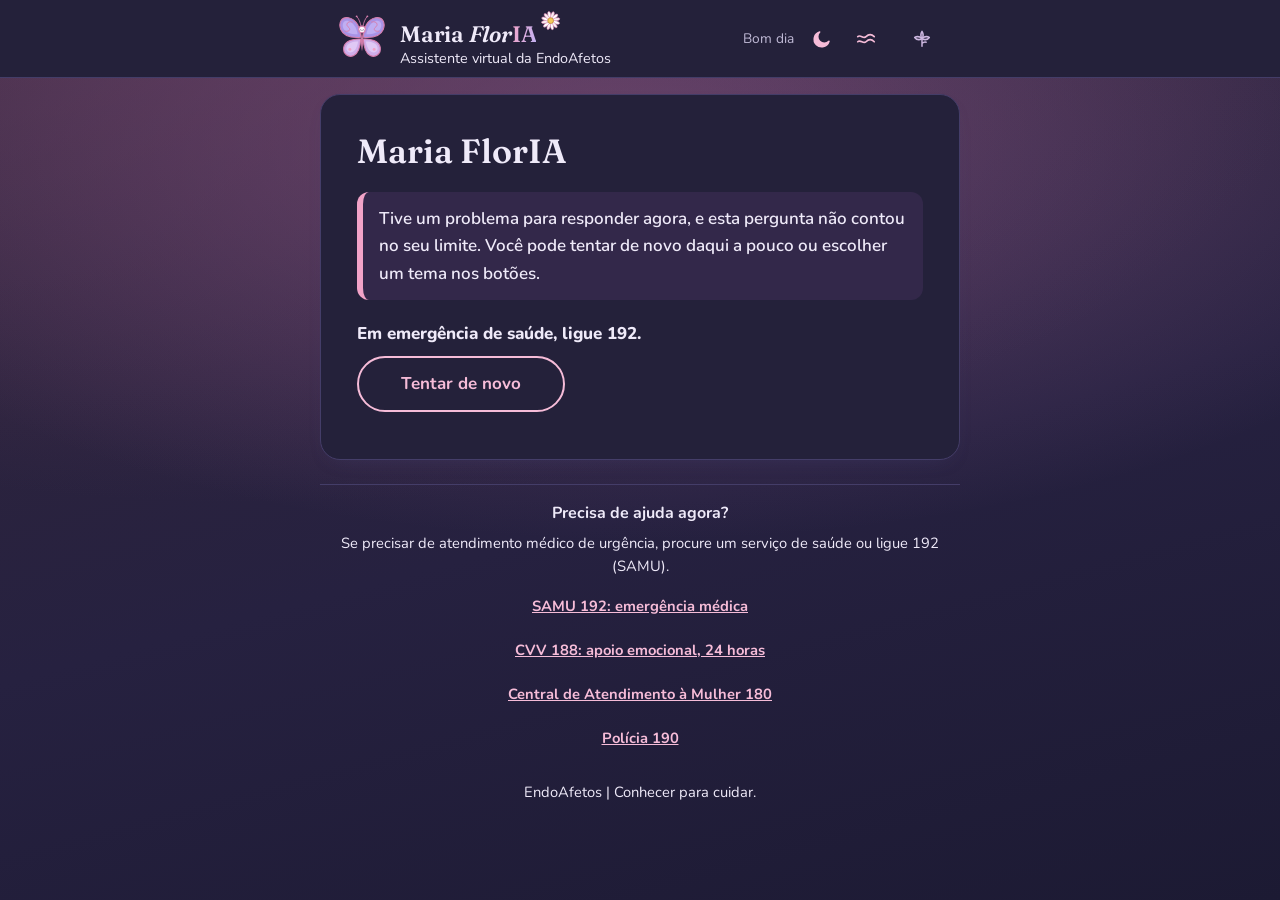
==== commit 33ba89c9: "feat: chegada só com conta: abas Entrar e Criar conta, rodapé com os canais de urgência e o escuro p" ====
--- a/assistente/index.html
+++ b/assistente/index.html
@@ -430,6 +430,25 @@
 
 .rodape { padding: 0 1rem 2rem; text-align: center; font-size: .92rem; color: var(--ink); }
 .rodape p { margin: 0; }
+/* Rodape (26/11): a frase da urgencia e os canais de ajuda, como nas paginas da conta. */
+.urgencia { max-width: 640px; margin: 0 auto 1.25rem; padding-top: 1rem; border-top: 1px solid var(--line); }
+.urgencia__titulo { margin: 0 0 .35rem; font-size: 1rem; }
+.rodape .urgencia p { margin: 0 0 .35rem; }
+.urgencia__lista { margin: 0; padding: 0; list-style: none; }
+.urgencia__lista a { display: inline-flex; align-items: center; min-height: 44px; font-weight: 700; color: var(--rose-dark); }
+/* Chegada so com conta (26/11): abas Entrar e Criar conta, como no simulador Arara. */
+.abas { display: flex; margin: 1.25rem 0 1rem; padding: 4px; background: var(--cream-2); border: 1px solid var(--line); border-radius: 999px; }
+.aba { flex: 1 1 0; min-height: 44px; margin: 0; padding: .55rem 1rem; font: inherit; font-weight: 700; color: var(--ink-soft); background: transparent; border: 0; border-radius: 999px; cursor: pointer; }
+.aba[aria-selected="true"] { color: var(--surface); background: var(--ink); }
+.painel[hidden] { display: none; }
+.caixa--pequena { padding: .2rem 0 .6rem; font-size: .95rem; }
+.documento { margin: 0 0 1rem; padding: .9rem 1rem; background: var(--rose-mist); border: 1px solid var(--line); border-radius: var(--radius-sm); }
+.documento__cabeca { display: flex; flex-wrap: wrap; align-items: center; }
+.documento__titulo { flex: 1 1 auto; margin: 0 .75rem .5rem 0; font-family: var(--serif); font-size: 1.15rem; font-weight: 600; color: var(--ink); }
+.documento .btn-mini[disabled] { opacity: .6; cursor: default; }
+.documento__aviso { font-weight: 700; color: var(--rose-dark); }
+.cadastro__nota { margin: 0 0 1rem; }
+.btn[disabled] { opacity: .65; cursor: default; transform: none; }
 
 @media (min-width: 520px) {
   .btn { display: inline-flex; width: auto; min-width: 13rem; margin-right: .6rem; }
@@ -760,6 +779,8 @@
   html[data-cara="v1"], html[data-cara="v1"] body, html[data-cara="v1"] .topo, html[data-cara="v1"] .cartao,
   html[data-cara="v1"] .msg { color: #000 !important; background: #fff !important; box-shadow: none !important; }
   html[data-cara="v1"] .msg, html[data-cara="v1"] .cartao { border-color: #000 !important; }
+  /* Desde 26/11 a pagina abre na luz baixa: no papel, todo texto sai preto (titulos, rodape e os numeros de ajuda). */
+  html[data-cara="v1"] * { color: #000 !important; -webkit-text-fill-color: #000 !important; }
   html[data-cara="v1"] *, html[data-cara="v1"] *::before, html[data-cara="v1"] *::after { animation: none !important; transition: none !important; }
   html[data-cara="v1"] .topo__nome em { background: none; color: #000; -webkit-text-fill-color: #000; }
 }
@@ -803,6 +824,18 @@
 </main>
 
 <footer class="rodape">
+  <!-- ==== URGENCIA:INICIO ==== -->
+  <section class="urgencia" aria-labelledby="titulo-urgencia">
+    <h2 id="titulo-urgencia" class="urgencia__titulo">Precisa de ajuda agora?</h2>
+    <p>Se precisar de atendimento médico de urgência, procure um serviço de saúde ou ligue 192 (SAMU).</p>
+    <ul class="urgencia__lista">
+      <li><a href="tel:192">SAMU 192: emergência médica</a></li>
+      <li><a href="tel:188">CVV 188: apoio emocional, 24 horas</a></li>
+      <li><a href="tel:180">Central de Atendimento à Mulher 180</a></li>
+      <li><a href="tel:190">Polícia 190</a></li>
+    </ul>
+  </section>
+  <!-- ==== URGENCIA:FIM ==== -->
   <p>EndoAfetos | Conhecer para cuidar.</p>
 </footer>
 
@@ -851,6 +884,16 @@
   recuperar_senha: "./conta/?recuperar=1",
   chave_do_token: "endoafetos.assinante",
   senha_max: 200,
+  // 26/11 (Carlos: "Ninguem pode conversar sem conta cadastrada"): a chegada so tem Entrar e Criar conta. A conversa
+  // sem conta desta pagina (aceite, Comecar, temas e texto livre) fica no codigo, desligada, ate depois do BTX. Quem
+  // fecha a porta de verdade e o servidor (TEXTO_LIVRE desligado na producao).
+  conversa_sem_conta: false,
+  // Termo de Uso e Politica de Privacidade oficiais (pendentes em 26/11): o PDF de cada um vai para este caminho. Ate
+  // eles chegarem, os dois aparecem "em breve" e o Criar conta fica fechado.
+  documentos: {
+    termo: "../assets/documentos/termo-de-uso.pdf",
+    privacidade: "../assets/documentos/politica-de-privacidade.pdf"
+  },
   // Mostra no cartao de conversao o bloco do brinde do estande (BTX Salvador).
   evento_btx: true,
   // Blocos de pre-lancamento, desligados por padrao. A pre-inscricao so aparece com coleta true em /api/saude.
@@ -905,7 +948,7 @@
   // das paginas da conta (comum/conta.js).
   entrada: {
     titulo: "Já tenho conta",
-    gratuito: "Com conta gratuita: 3 interações por semana, que se renovam às 00h01 de sexta-feira, horário de Brasília.",
+    mostrar_senha: "Mostrar senha",
     email_rotulo: "E-mail",
     senha_rotulo: "Senha",
     botao: "Entrar",
@@ -923,6 +966,30 @@
       indisponivel: "O serviço está indisponível agora. Tente de novo daqui a pouco.",
       rede: "Não foi possível falar com o servidor. Confira a internet e tente de novo."
     }
+  },
+  // Chegada so com conta (26/11, pedido do Carlos, provisorio, para o juridico): a apresentacao e as abas Entrar e
+  // Criar conta. O Termo de Uso e a Politica de Privacidade oficiais ainda nao chegaram: o cadastro fica fechado.
+  chegada: {
+    titulo: "Vamos conhecer a {assistente}?",
+    titulo_emoji: "🌸",
+    paragrafos: [
+      "A {assistente} é uma assistente virtual que utiliza inteligência artificial para conversar, acolher dúvidas e compartilhar informações sobre saúde e bem-estar.",
+      "Ela pode ajudar você a compreender melhor alguns assuntos, mas não substitui uma consulta com profissionais de saúde. Não realiza diagnósticos, não interpreta exames e não prescreve medicamentos."
+    ],
+    abas_rotulo: "Entrar ou criar conta",
+    aba_entrar: "Entrar",
+    aba_criar: "Criar conta",
+    contas_fechadas: "As inscrições abrem em breve.",
+    documentos: {
+      termo: { titulo: "Termo de Uso", aceite: "Li e aceito o Termo de Uso" },
+      privacidade: { titulo: "Política de Privacidade", aceite: "Li e concordo com a Política de Privacidade" }
+    },
+    ler: "Ler na íntegra",
+    baixar: "Baixar (PDF)",
+    em_breve: "texto oficial em breve",
+    cadastro_fechado: "O cadastro abre quando o Termo de Uso e a Política de Privacidade oficiais forem publicados.",
+    ja_tem_conta: "Quem já tem conta pode entrar.",
+    botao_criar: "Criar minha conta"
   },
   // Gratuito com cadastro (24/11, provisorio, para o juridico): o nome completo e o e-mail entram so no cadastro; na
   // conversa continua valendo nao escrever o nome completo. A caixa de 18 anos fica separada do aceite.
@@ -1863,15 +1930,11 @@
     if (h >= 12 && h < 18) return "Boa tarde";
     return "Boa noite";
   }
-  // A cabine escurece sozinha a noite (19h as 4h59), como num voo noturno. A pessoa pode trocar.
-  function luzBaixaAutomatica(hora) {
-    var h = horaValida(hora);
-    return h >= 19 || h < 5;
-  }
-  // A escolha da pessoa vence; sem escolha, vale o modo escuro do aparelho ou a hora.
-  function luzEfetiva(escolha, hora, sistemaEscuro) {
+  // A escolha da pessoa vence; sem escolha, a luz baixa, a qualquer hora e com qualquer modo do aparelho (decisao do
+  // Carlos de 26/11: "a estetica deve ser por defeito em escuro"). A pessoa troca no icone de luz.
+  function luzEfetiva(escolha) {
     if (escolha === "clara" || escolha === "baixa") return escolha;
-    return sistemaEscuro || luzBaixaAutomatica(hora) ? "baixa" : "clara";
+    return "baixa";
   }
 
   var CENAS = {
@@ -1929,7 +1992,7 @@
   }
 
   var puras = {
-    periodoDoDia: periodoDoDia, saudacao: saudacao, luzBaixaAutomatica: luzBaixaAutomatica,
+    periodoDoDia: periodoDoDia, saudacao: saudacao,
     luzEfetiva: luzEfetiva, cenaDe: cenaDe, CENAS: CENAS
   };
   var inerte = { ligada: false, avisar: function () {}, puras: puras };
@@ -1980,7 +2043,6 @@
   }
 
   var sistemaReduz = consulta("(prefers-reduced-motion: reduce)");
-  var sistemaEscuro = consulta("(prefers-color-scheme: dark)");
   // houveSeguranca: a visita teve mensagem de seguranca. quieta: teve seguranca, linha de apoio ou risco marcado pela
   // pagina; o fundo nao respira e nao caem petalas. As duas so se apagam em "Encerrar conversa".
   var memoria = { houveSeguranca: false, quieta: false };
@@ -2064,7 +2126,7 @@
     var hora = horaAgora();
     camadaHora.setAttribute("data-tom", periodoDoDia(hora));
     saudacaoNaTela.textContent = saudacao(hora);
-    var luz = luzEfetiva(escolhaDaLuz, hora, confere(sistemaEscuro));
+    var luz = luzEfetiva(escolhaDaLuz);
     raiz.setAttribute("data-luz", luz);
     botaoLuz.setAttribute("aria-pressed", luz === "baixa" ? "true" : "false");
     botaoLuz.setAttribute("title", luz === "baixa" ? TEXTOS_V1.luz_ligada : TEXTOS_V1.luz_desligada);
@@ -2074,7 +2136,6 @@
     escolhaDaLuz = raiz.getAttribute("data-luz") === "baixa" ? "clara" : "baixa";
     aplicarHora();
   });
-  aoMudar(sistemaEscuro, aplicarHora);
   // A hora muda devagar: confere a cada 5 minutos (sem guardar nada).
   setInterval(aplicarHora, 300000);
 
@@ -2784,8 +2845,9 @@
     pedir("/api/saude").then(function (resposta) {
       if (serie !== estado.serie) return;
       estado.saude = resposta.ok ? lerSaude(resposta.dados) : null;
-      if (estado.saude) telaAceite(null, focar);
-      else telaFalha(resposta.mensagem);
+      if (!estado.saude) telaFalha(resposta.mensagem);
+      else if (CONFIG.conversa_sem_conta) telaAceite(null, focar);
+      else telaChegada(focar);
     });
   }
 
@@ -2843,30 +2905,44 @@
   // Bloco "Ja tenho conta" (26/11): e-mail e senha pela mesma rota das paginas da conta (POST /api/entrar). O
   // Turnstile so e pedido no toque em Entrar, nunca ao abrir a tela. Deu certo: o token fica nesta aba e a pessoa
   // vai para a conversa da conta. aceiteEmCurso() diz se o Comecar esta abrindo a conversa: os dois nao correm juntos.
-  function blocoDaEntrada(aceiteEmCurso) {
+  function blocoDaEntrada(aceiteEmCurso, comTitulo) {
     const textos = TEXTOS.entrada;
-    const secao = no("section", "entrada");
-    secao.setAttribute("aria-labelledby", "titulo-entrada");
-    const titulo = no("h2", "subtitulo", textos.titulo);
-    titulo.id = "titulo-entrada";
-    const gratuito = no("p", "dica", textos.gratuito);
-    gratuito.id = "dica-entrada";
+    // Na conversa sem conta (desligada desde 26/11), o bloco tem titulo proprio; na chegada so com conta, quem da o
+    // nome e a aba Entrar.
+    const secao = no(comTitulo ? "section" : "div", "entrada");
+    if (comTitulo) {
+      secao.setAttribute("aria-labelledby", "titulo-entrada");
+      const titulo = no("h2", "subtitulo", textos.titulo);
+      titulo.id = "titulo-entrada";
+      secao.appendChild(titulo);
+    }
     const formulario = no("form", "entrada__formulario");
     formulario.noValidate = true;
     const email = campoDeTexto("campo-email-entrada", textos.email_rotulo, "email", CONFIG.email_max);
     // Aparelho do estande e compartilhado: pede ao navegador para nao sugerir o e-mail de quem veio antes.
     email.entrada.setAttribute("autocomplete", "off");
     email.entrada.setAttribute("autocapitalize", "none");
-    email.entrada.setAttribute("aria-describedby", "dica-entrada status-entrada");
+    email.entrada.setAttribute("aria-describedby", "status-entrada");
     const senha = campoDeTexto("campo-senha-entrada", textos.senha_rotulo, "password", CONFIG.senha_max);
     senha.entrada.setAttribute("autocomplete", "off");
     senha.entrada.setAttribute("aria-describedby", "status-entrada");
+    // Mostrar senha (como no simulador Arara): so troca o tipo do campo, nada sai da pagina.
+    const mostrarSenha = caixaDeMarcar("mostrar-senha-entrada", textos.mostrar_senha);
+    mostrarSenha.rotulo.className = "caixa caixa--pequena";
+    mostrarSenha.entrada.addEventListener("change", function () {
+      senha.entrada.type = mostrarSenha.entrada.checked ? "text" : "password";
+    });
+    function esconderSenha() {
+      mostrarSenha.entrada.checked = false;
+      senha.entrada.type = "password";
+    }
     const caixaDesafio = no("div", "desafio");
     const status = linhaDeStatus("status-entrada");
     const botao = no("button", "btn btn--contorno", textos.botao);
     botao.type = "submit";
     formulario.appendChild(email.campo);
     formulario.appendChild(senha.campo);
+    formulario.appendChild(mostrarSenha.rotulo);
     formulario.appendChild(caixaDesafio);
     formulario.appendChild(status);
     formulario.appendChild(botao);
@@ -2874,8 +2950,6 @@
     const ligacao = no("a", null, textos.esqueci);
     ligacao.href = CONFIG.recuperar_senha;
     esqueci.appendChild(ligacao);
-    secao.appendChild(titulo);
-    secao.appendChild(gratuito);
     secao.appendChild(formulario);
     secao.appendChild(esqueci);
 
@@ -2885,6 +2959,7 @@
     function travar(travado) {
       email.entrada.disabled = travado;
       senha.entrada.disabled = travado;
+      mostrarSenha.entrada.disabled = travado;
       travarBotao(botao, travado);
     }
 
@@ -2915,6 +2990,7 @@
         if (comToken && guardarTokenDaConta(dados)) {
           // O bloco fica travado ate a pagina sair, e o e-mail sai do campo: quem voltar pelo botao Voltar nao o ve.
           email.entrada.value = "";
+          esconderSenha();
           status.textContent = textos.indo;
           irParaConversaDaConta();
           return;
@@ -2934,6 +3010,7 @@
         entrando = false;
         email.entrada.value = "";
         senha.entrada.value = "";
+        esconderSenha();
         status.textContent = "";
         travar(false);
       },
@@ -2941,6 +3018,133 @@
         if (desafio) desafio.remover();
       }
     };
+  }
+
+  // Criar conta (26/11): Termo de Uso e Politica de Privacidade lidos na integra e aceitos, sem a caixa dos 18 anos.
+  // Enquanto os textos oficiais nao chegam, os dois aparecem "em breve", tudo desligado, e nada sai daqui. O PDF de
+  // cada um vai para CONFIG.documentos.
+  function blocoDoCadastro(contasAbertas) {
+    const textos = TEXTOS.chegada;
+    const caixa = no("div", "cadastro");
+    ["termo", "privacidade"].forEach(function (qual) {
+      const documento = textos.documentos[qual];
+      const cartao = no("div", "documento");
+      const cabeca = no("div", "documento__cabeca");
+      const tituloDoDocumento = no("h2", "documento__titulo", documento.titulo);
+      tituloDoDocumento.id = "documento-" + qual;
+      cabeca.appendChild(tituloDoDocumento);
+      const aviso = no("span", "documento__aviso", "(" + textos.em_breve + ")");
+      aviso.id = "documento-" + qual + "-aviso";
+      [textos.ler, textos.baixar].forEach(function (rotulo) {
+        const botao = no("button", "btn-mini", rotulo);
+        botao.type = "button";
+        botao.disabled = true;
+        botao.setAttribute("aria-describedby", aviso.id);
+        cabeca.appendChild(botao);
+      });
+      const rotulo = no("label", "caixa");
+      const marca = no("input");
+      marca.type = "checkbox";
+      marca.id = "aceite-" + qual;
+      marca.checked = false;
+      marca.disabled = true;
+      const texto = no("span", null, documento.aceite + " ");
+      texto.appendChild(aviso);
+      rotulo.appendChild(marca);
+      rotulo.appendChild(texto);
+      cartao.appendChild(cabeca);
+      cartao.appendChild(rotulo);
+      caixa.appendChild(cartao);
+    });
+    caixa.appendChild(no("p", "dica cadastro__nota", contasAbertas ? textos.cadastro_fechado + " " + textos.ja_tem_conta : textos.cadastro_fechado));
+    const criar = no("button", "btn", textos.botao_criar);
+    criar.type = "button";
+    criar.disabled = true;
+    criar.setAttribute("aria-disabled", "true");
+    caixa.appendChild(criar);
+    return caixa;
+  }
+
+  // 26/11 (Carlos: "Ninguem pode conversar sem conta cadastrada"): a chegada tem a apresentacao e duas abas, Entrar e
+  // Criar conta. Nenhuma conversa abre nesta pagina: quem entra vai para a conversa da conta.
+  function telaChegada(focar) {
+    avisarV1("tela", "chegada");
+    const demonstracao = !apiAtiva(CONFIG);
+    estado.sessao = null;
+    definirAvatar("acolhimento");
+    const textos = TEXTOS.chegada;
+    const titulo = tituloDaTela(textos.titulo);
+    // O emoji do titulo fica escondido do leitor de tela.
+    if (textos.titulo_emoji) {
+      titulo.appendChild(document.createTextNode(" "));
+      const flor = no("span", null, textos.titulo_emoji);
+      flor.setAttribute("aria-hidden", "true");
+      titulo.appendChild(flor);
+    }
+    const blocos = [titulo];
+    textos.paragrafos.forEach(function (texto) { blocos.push(no("p", "aceite__texto", texto)); });
+
+    const contasAbertas = !demonstracao && Boolean(estado.saude) && estado.saude.inscricao === true;
+    const entrada = contasAbertas ? blocoDaEntrada(function () { return false; }, false) : null;
+
+    const abas = no("div", "abas");
+    abas.setAttribute("role", "tablist");
+    abas.setAttribute("aria-label", textos.abas_rotulo);
+    const botoes = {};
+    const paineis = {};
+    const ORDEM = ["entrar", "criar"];
+    function escolher(qual, focarAba) {
+      ORDEM.forEach(function (outra) {
+        const escolhida = outra === qual;
+        botoes[outra].setAttribute("aria-selected", escolhida ? "true" : "false");
+        botoes[outra].tabIndex = escolhida ? 0 : -1;
+        paineis[outra].hidden = !escolhida;
+      });
+      if (focarAba) botoes[qual].focus();
+    }
+    [["entrar", textos.aba_entrar], ["criar", textos.aba_criar]].forEach(function (par) {
+      const qual = par[0];
+      const botao = no("button", "aba", par[1]);
+      botao.type = "button";
+      botao.id = "aba-" + qual;
+      botao.setAttribute("role", "tab");
+      botao.setAttribute("aria-controls", "painel-" + qual);
+      botao.addEventListener("click", function () { escolher(qual, false); });
+      const painel = no("div", "painel");
+      painel.id = "painel-" + qual;
+      painel.setAttribute("role", "tabpanel");
+      painel.setAttribute("aria-labelledby", botao.id);
+      // Painel sem nada focavel (o cadastro fechado, o aviso sem contas) tambem entra no Tab, como pede a WAI-ARIA.
+      painel.tabIndex = 0;
+      abas.appendChild(botao);
+      botoes[qual] = botao;
+      paineis[qual] = painel;
+    });
+    // Setas, Home e End trocam de aba, como pede o padrao de abas da WAI-ARIA.
+    abas.addEventListener("keydown", function (evento) {
+      const atual = botoes.entrar.getAttribute("aria-selected") === "true" ? 0 : 1;
+      let proxima = null;
+      if (evento.key === "ArrowRight" || evento.key === "ArrowLeft") proxima = ORDEM[(atual + 1) % ORDEM.length];
+      if (evento.key === "Home") proxima = ORDEM[0];
+      if (evento.key === "End") proxima = ORDEM[ORDEM.length - 1];
+      if (proxima === null) return;
+      evento.preventDefault();
+      escolher(proxima, true);
+    });
+
+    if (entrada) paineis.entrar.appendChild(entrada.secao);
+    else paineis.entrar.appendChild(no("p", "aviso", demonstracao ? TEXTOS.demo_aviso : textos.contas_fechadas));
+    paineis.criar.appendChild(blocoDoCadastro(contasAbertas));
+    // Com o cadastro fechado ate os textos oficiais chegarem, a chegada abre na aba Entrar.
+    escolher("entrar", false);
+    blocos.push(abas, paineis.entrar, paineis.criar);
+
+    mostrar(blocos, titulo, focar);
+    estado.aoSair = function () {
+      estado.aoVoltar = null;
+      if (entrada) entrada.remover();
+    };
+    estado.aoVoltar = entrada ? entrada.voltou : null;
   }
 
   function telaAceite(mensagem, focar) {
@@ -3001,7 +3205,7 @@
     paragrafos.forEach(function (paragrafo) { blocos.push(paragrafo); });
     blocos.push(formulario);
     // Quem ja tem conta entra por aqui mesmo, depois do Comecar, so com as contas abertas no servidor.
-    const entrada = !demonstracao && estado.saude.inscricao === true ? blocoDaEntrada(function () { return abrindo; }) : null;
+    const entrada = !demonstracao && estado.saude.inscricao === true ? blocoDaEntrada(function () { return abrindo; }, true) : null;
     if (entrada) blocos.push(entrada.secao);
 
     let convite = null;
@@ -4720,7 +4924,8 @@
 
   definirAvatar("acolhimento");
   if (apiAtiva(CONFIG)) telaCarregando(false);
-  else telaAceite(null, false);
+  else if (CONFIG.conversa_sem_conta) telaAceite(null, false);
+  else telaChegada(false);
 })();
 /* ==== PAGINA:FIM ==== */
 </script>
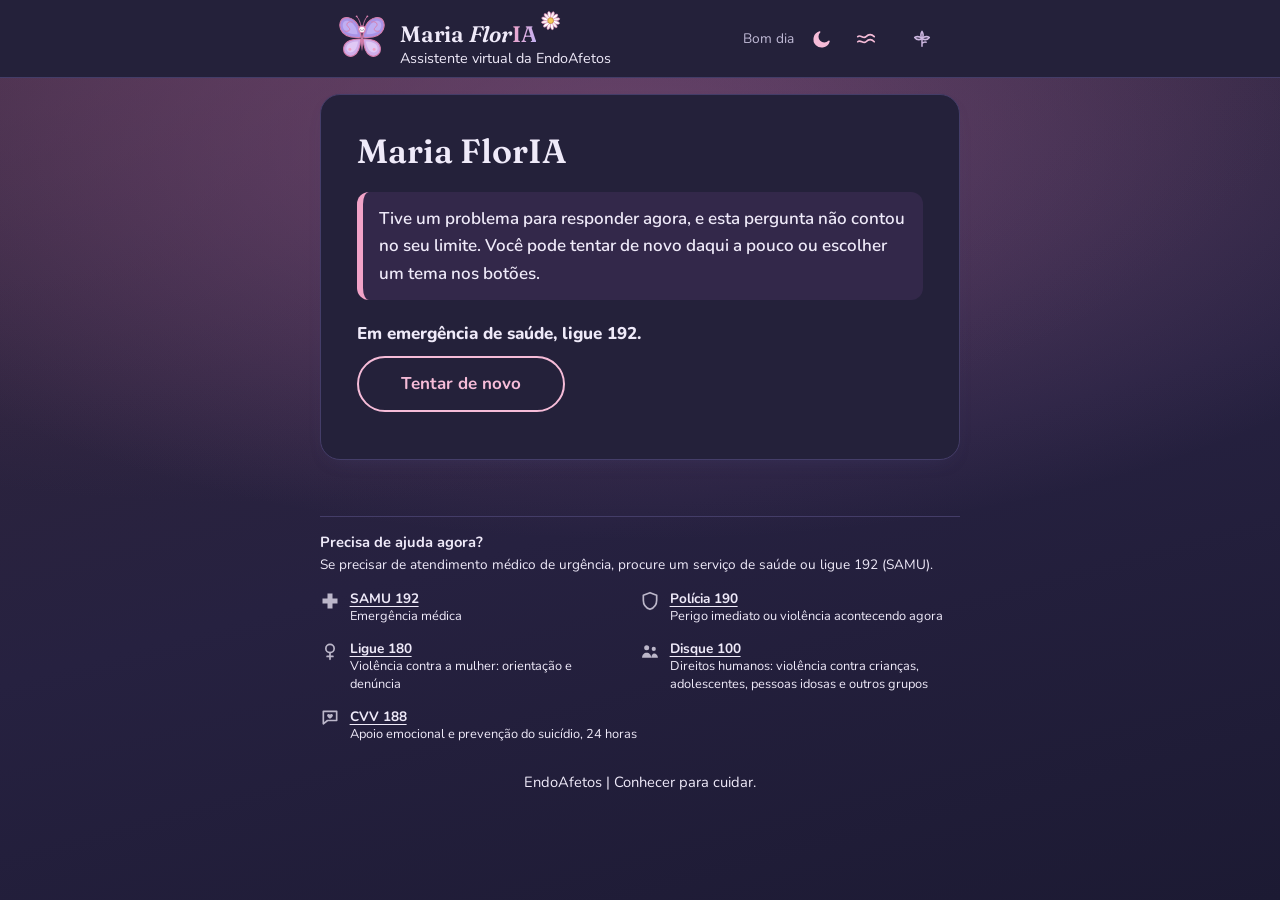
==== commit 944eec8c: "feat: rodapé institucional de emergência igual em todo o site Os números de emergência ficam num rod" ====
--- a/assistente/index.html
+++ b/assistente/index.html
@@ -430,12 +430,22 @@
 
 .rodape { padding: 0 1rem 2rem; text-align: center; font-size: .92rem; color: var(--ink); }
 .rodape p { margin: 0; }
-/* Rodape (26/11): a frase da urgencia e os canais de ajuda, como nas paginas da conta. */
-.urgencia { max-width: 640px; margin: 0 auto 1.25rem; padding-top: 1rem; border-top: 1px solid var(--line); }
-.urgencia__titulo { margin: 0 0 .35rem; font-size: 1rem; }
-.rodape .urgencia p { margin: 0 0 .35rem; }
-.urgencia__lista { margin: 0; padding: 0; list-style: none; }
-.urgencia__lista a { display: inline-flex; align-items: center; min-height: 44px; font-weight: 700; color: var(--rose-dark); }
+/* Rodape institucional (26/11): os canais de emergencia com desenho e legenda, discretos. Gerado pelo gerador das
+   paginas: nao edite o que esta entre os marcadores. */
+/* ==== EMERGENCIA:INICIO ==== */
+.rodape-canais { max-width: 40rem; margin: 2rem auto 1.25rem; padding-top: 1rem; border-top: 1px solid var(--line); text-align: left; font-size: .85rem; line-height: 1.4; color: var(--ink); }
+.rodape-canais .rodape-canais__titulo { margin: 0 0 .2rem; font-family: var(--sans); font-size: .92rem; font-weight: 700; line-height: 1.3; color: var(--ink); }
+.rodape-canais .rodape-canais__frase { margin: 0 0 .6rem; }
+.rodape-canais .rodape-canais__lista { display: flex; flex-wrap: wrap; margin: 0; padding: 0; list-style: none; }
+.rodape-canais .rodape-canais__item { flex: 1 1 13rem; margin: 0 1rem .1rem 0; }
+.rodape-canais__canal { display: flex; align-items: flex-start; min-height: 44px; padding: .35rem 0; color: inherit; text-decoration: none; }
+.rodape-canais__icone { flex: none; width: 20px; height: 20px; margin: .1rem .6rem 0 0; opacity: .75; }
+.rodape-canais__nome { display: block; font-weight: 700; color: var(--ink); text-decoration: underline; text-decoration-thickness: 1px; text-underline-offset: 3px; }
+.rodape-canais__legenda { display: block; font-size: .8rem; }
+.rodape-canais__canal:hover .rodape-canais__nome, .rodape-canais__canal:focus-visible .rodape-canais__nome { text-decoration-thickness: 2px; }
+.rodape-canais__canal:focus-visible { outline: 2px solid currentColor; outline-offset: 2px; }
+main > .rodape-canais { max-width: none; margin-left: 0; margin-right: 0; }
+/* ==== EMERGENCIA:FIM ==== */
 /* Chegada so com conta (26/11): abas Entrar e Criar conta, como no simulador Arara. */
 .abas { display: flex; margin: 1.25rem 0 1rem; padding: 4px; background: var(--cream-2); border: 1px solid var(--line); border-radius: 999px; }
 .aba { flex: 1 1 0; min-height: 44px; margin: 0; padding: .55rem 1rem; font: inherit; font-weight: 700; color: var(--ink-soft); background: transparent; border: 0; border-radius: 999px; cursor: pointer; }
@@ -756,6 +766,12 @@
 html[data-cara="v1"][data-cena="apoio"] .v1-bf * { animation: none !important; }
 html[data-cara="v1"][data-cena="seguranca"] .canais { padding: .9rem 1rem; background: var(--surface); border: 3px solid var(--ink); border-radius: var(--radius-sm); }
 html[data-cara="v1"][data-cena="seguranca"] .canal__rotulo { font-size: 1.18rem; }
+/* Os números ficam no rodapé institucional, discreto (26/11, pedido do Carlos: "padronizar os números de emergência
+   em um rodapé padrão"). O quadro de canais da conversa aparece em primeiro plano na segurança e no apoio, e continua
+   à vista pelo resto da visita depois de qualquer sinal de risco (data-risco, gravado pela cena: segurança, linha de
+   apoio ou risco marcado pela página, como a falha do servidor). Só some numa visita sem sinal nenhum, e nunca antes
+   de a cena da cara nova estar ligada (sem data-cena ele fica). */
+html[data-cara="v1"][data-cena]:not([data-cena="seguranca"]):not([data-cena="apoio"]):not([data-risco="sim"]) .canais { display: none; }
 
 /* ---------- Movimento desligado (pela pessoa ou pelo aparelho): posturas paradas ---------- */
 html[data-cara="v1"][data-movimento="desligado"] .v1-bf,
@@ -825,14 +841,15 @@
 
 <footer class="rodape">
   <!-- ==== URGENCIA:INICIO ==== -->
-  <section class="urgencia" aria-labelledby="titulo-urgencia">
-    <h2 id="titulo-urgencia" class="urgencia__titulo">Precisa de ajuda agora?</h2>
-    <p>Se precisar de atendimento médico de urgência, procure um serviço de saúde ou ligue 192 (SAMU).</p>
-    <ul class="urgencia__lista">
-      <li><a href="tel:192">SAMU 192: emergência médica</a></li>
-      <li><a href="tel:188">CVV 188: apoio emocional, 24 horas</a></li>
-      <li><a href="tel:180">Central de Atendimento à Mulher 180</a></li>
-      <li><a href="tel:190">Polícia 190</a></li>
+  <section class="rodape-canais" aria-labelledby="titulo-urgencia">
+    <h2 id="titulo-urgencia" class="rodape-canais__titulo">Precisa de ajuda agora?</h2>
+    <p class="rodape-canais__frase">Se precisar de atendimento médico de urgência, procure um serviço de saúde ou ligue 192 (SAMU).</p>
+    <ul class="rodape-canais__lista">
+      <li class="rodape-canais__item"><a class="rodape-canais__canal" href="tel:192"><svg class="rodape-canais__icone" viewBox="0 0 24 24" width="20" height="20" aria-hidden="true" focusable="false"><path d="M9 3h6v6h6v6h-6v6H9v-6H3V9h6z" fill="currentColor"/></svg><span class="rodape-canais__texto"><span class="rodape-canais__nome">SAMU 192</span> <span class="rodape-canais__legenda">Emergência médica</span></span></a></li>
+      <li class="rodape-canais__item"><a class="rodape-canais__canal" href="tel:190"><svg class="rodape-canais__icone" viewBox="0 0 24 24" width="20" height="20" aria-hidden="true" focusable="false"><path d="M12 2 4 5v6c0 5 3.4 9.3 8 11 4.6-1.7 8-6 8-11V5z" fill="none" stroke="currentColor" stroke-width="2" stroke-linejoin="round"/></svg><span class="rodape-canais__texto"><span class="rodape-canais__nome">Polícia 190</span> <span class="rodape-canais__legenda">Perigo imediato ou violência acontecendo agora</span></span></a></li>
+      <li class="rodape-canais__item"><a class="rodape-canais__canal" href="tel:180"><svg class="rodape-canais__icone" viewBox="0 0 24 24" width="20" height="20" aria-hidden="true" focusable="false"><circle cx="12" cy="9" r="5" fill="none" stroke="currentColor" stroke-width="2"/><path d="M12 14v8M8.5 18.5h7" stroke="currentColor" stroke-width="2" stroke-linecap="round"/></svg><span class="rodape-canais__texto"><span class="rodape-canais__nome">Ligue 180</span> <span class="rodape-canais__legenda">Violência contra a mulher: orientação e denúncia</span></span></a></li>
+      <li class="rodape-canais__item"><a class="rodape-canais__canal" href="tel:100"><svg class="rodape-canais__icone" viewBox="0 0 24 24" width="20" height="20" aria-hidden="true" focusable="false"><circle cx="8" cy="8" r="3" fill="currentColor"/><circle cx="16.5" cy="9.5" r="2.5" fill="currentColor"/><path d="M2.5 20c0-3.6 2.5-6 5.5-6s5.5 2.4 5.5 6zM13.5 20c.3-2.9 1.6-5 3.5-5 2.3 0 4.5 2 4.5 5z" fill="currentColor"/></svg><span class="rodape-canais__texto"><span class="rodape-canais__nome">Disque 100</span> <span class="rodape-canais__legenda">Direitos humanos: violência contra crianças, adolescentes, pessoas idosas e outros grupos</span></span></a></li>
+      <li class="rodape-canais__item"><a class="rodape-canais__canal" href="tel:188"><svg class="rodape-canais__icone" viewBox="0 0 24 24" width="20" height="20" aria-hidden="true" focusable="false"><path d="M4 4h16v11H9l-5 4z" fill="none" stroke="currentColor" stroke-width="2" stroke-linejoin="round"/><path d="M12 13s-3.5-2.1-3.5-4.2A1.9 1.9 0 0 1 12 8a1.9 1.9 0 0 1 3.5.8c0 2.1-3.5 4.2-3.5 4.2z" fill="currentColor"/></svg><span class="rodape-canais__texto"><span class="rodape-canais__nome">CVV 188</span> <span class="rodape-canais__legenda">Apoio emocional e prevenção do suicídio, 24 horas</span></span></a></li>
     </ul>
   </section>
   <!-- ==== URGENCIA:FIM ==== -->
@@ -2265,6 +2282,9 @@
     // Uma linha de apoio deixa a visita quieta, como a pagina faz com o risco: o fundo nao volta a respirar e nao
     // caem mais petalas ate "Encerrar conversa" (a regra pura cenaDe fica igual a do prototipo).
     if (resultado.cena === "apoio") memoria.quieta = true;
+    // A visita teve seguranca, linha de apoio ou risco marcado pela pagina: o quadro de canais da conversa fica a
+    // vista ate "Encerrar conversa" (o CSS le data-risco; 26/11, rodape institucional).
+    raiz.setAttribute("data-risco", memoria.quieta || memoria.houveSeguranca ? "sim" : "nao");
     raiz.setAttribute("data-cena", resultado.cena);
     raiz.setAttribute("data-respira", resultado.fundoRespira && !memoria.quieta ? "sim" : "nao");
     raiz.setAttribute("data-trecho", resultado.trecho);
@@ -2287,6 +2307,7 @@
     // A pagina marcou a visita como de risco: o fundo se aquieta na hora, sem trocar a postura nem a cena.
     if (evento === "risco") {
       memoria.quieta = true;
+      raiz.setAttribute("data-risco", "sim");
       raiz.setAttribute("data-respira", "nao");
       esvaziarPetalas();
       return;
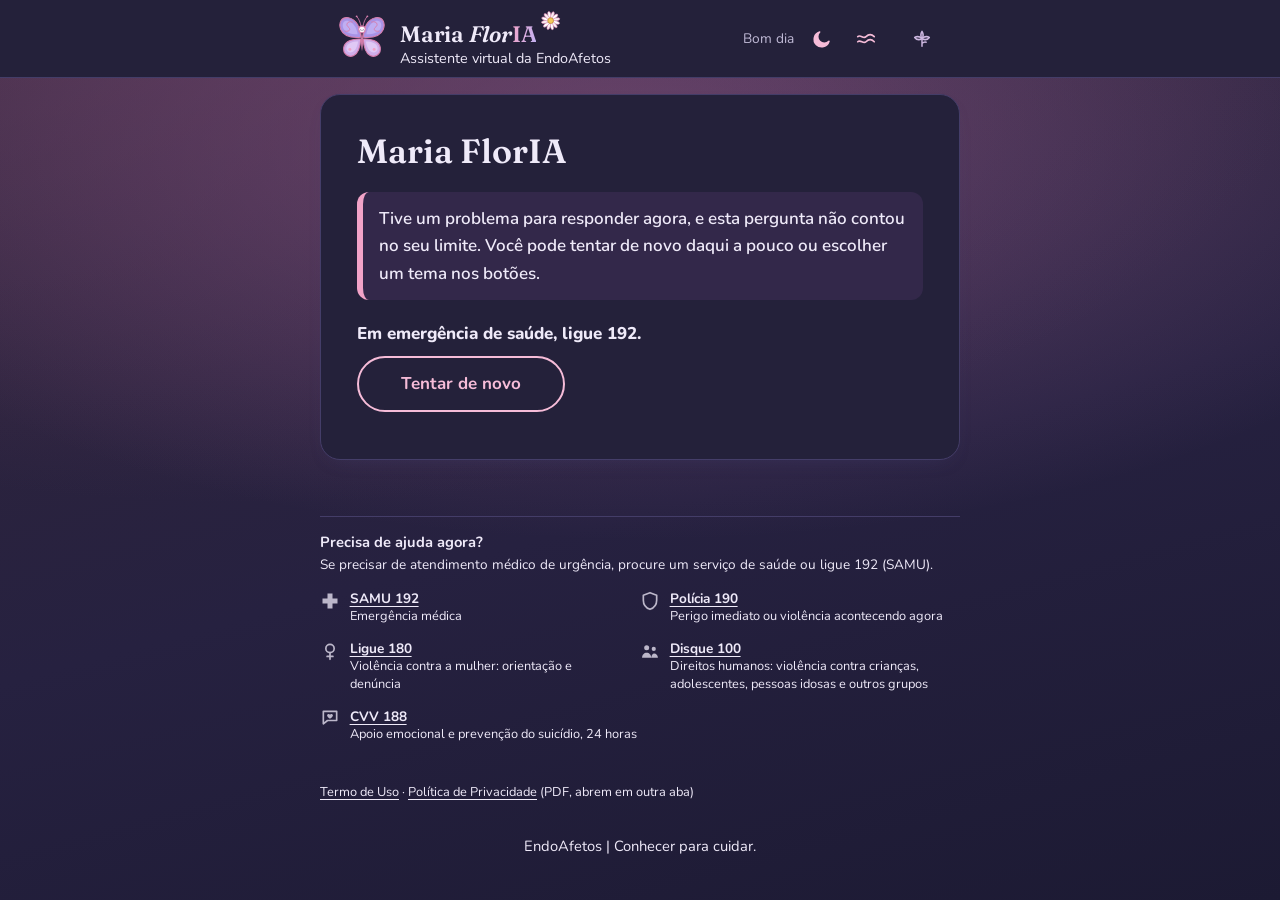
==== commit bc449907: "feat: Termo de Uso e Política de Privacidade no rodapé das páginas da assistente Uma linha discreta " ====
--- a/assistente/index.html
+++ b/assistente/index.html
@@ -445,6 +445,11 @@
 .rodape-canais__canal:hover .rodape-canais__nome, .rodape-canais__canal:focus-visible .rodape-canais__nome { text-decoration-thickness: 2px; }
 .rodape-canais__canal:focus-visible { outline: 2px solid currentColor; outline-offset: 2px; }
 main > .rodape-canais { max-width: none; margin-left: 0; margin-right: 0; }
+.rodape-documentos { max-width: 40rem; margin: 0 auto 1.25rem; text-align: left; font-size: .8rem; line-height: 1.4; color: var(--ink); }
+.rodape-documentos__documento { display: inline-flex; align-items: center; min-height: 44px; color: inherit; text-decoration: underline; text-decoration-thickness: 1px; text-underline-offset: 3px; }
+.rodape-documentos__documento:hover, .rodape-documentos__documento:focus-visible { color: inherit; text-decoration-thickness: 2px; }
+.rodape-documentos__documento:focus-visible { outline: 2px solid currentColor; outline-offset: 2px; }
+main > .rodape-documentos { max-width: none; margin-left: 0; margin-right: 0; }
 /* ==== EMERGENCIA:FIM ==== */
 /* Chegada so com conta (26/11): abas Entrar e Criar conta, como no simulador Arara. */
 .abas { display: flex; margin: 1.25rem 0 1rem; padding: 4px; background: var(--cream-2); border: 1px solid var(--line); border-radius: 999px; }
@@ -456,6 +461,7 @@
 .documento__cabeca { display: flex; flex-wrap: wrap; align-items: center; }
 .documento__titulo { flex: 1 1 auto; margin: 0 .75rem .5rem 0; font-family: var(--serif); font-size: 1.15rem; font-weight: 600; color: var(--ink); }
 .documento .btn-mini[disabled] { opacity: .6; cursor: default; }
+.documento a.btn-mini { text-decoration: none; }
 .documento__aviso { font-weight: 700; color: var(--rose-dark); }
 .cadastro__nota { margin: 0 0 1rem; }
 .btn[disabled] { opacity: .65; cursor: default; transform: none; }
@@ -852,6 +858,9 @@
       <li class="rodape-canais__item"><a class="rodape-canais__canal" href="tel:188"><svg class="rodape-canais__icone" viewBox="0 0 24 24" width="20" height="20" aria-hidden="true" focusable="false"><path d="M4 4h16v11H9l-5 4z" fill="none" stroke="currentColor" stroke-width="2" stroke-linejoin="round"/><path d="M12 13s-3.5-2.1-3.5-4.2A1.9 1.9 0 0 1 12 8a1.9 1.9 0 0 1 3.5.8c0 2.1-3.5 4.2-3.5 4.2z" fill="currentColor"/></svg><span class="rodape-canais__texto"><span class="rodape-canais__nome">CVV 188</span> <span class="rodape-canais__legenda">Apoio emocional e prevenção do suicídio, 24 horas</span></span></a></li>
     </ul>
   </section>
+  <nav class="rodape-documentos" aria-label="Documentos">
+    <a class="rodape-documentos__documento" href="../assets/documentos/termo-de-uso.pdf" target="_blank" rel="noopener" aria-describedby="nota-dos-documentos">Termo de Uso</a><span aria-hidden="true"> · </span><a class="rodape-documentos__documento" href="../assets/documentos/politica-de-privacidade.pdf" target="_blank" rel="noopener" aria-describedby="nota-dos-documentos">Política de Privacidade</a> <span id="nota-dos-documentos" class="rodape-documentos__nota">(PDF, abrem em outra aba)</span>
+  </nav>
   <!-- ==== URGENCIA:FIM ==== -->
   <p>EndoAfetos | Conhecer para cuidar.</p>
 </footer>
@@ -905,12 +914,23 @@
   // sem conta desta pagina (aceite, Comecar, temas e texto livre) fica no codigo, desligada, ate depois do BTX. Quem
   // fecha a porta de verdade e o servidor (TEXTO_LIVRE desligado na producao).
   conversa_sem_conta: false,
-  // Termo de Uso e Politica de Privacidade oficiais (pendentes em 26/11): o PDF de cada um vai para este caminho. Ate
-  // eles chegarem, os dois aparecem "em breve" e o Criar conta fica fechado.
+  // Termo de Uso e Politica de Privacidade em versao beta 1 (termo-beta-1 e politica-beta-1), publicados em 26/11 pelo
+  // Carlos: o PDF de cada um fica neste caminho. Versao nova troca o arquivo aqui e a versao no servidor, juntos.
   documentos: {
     termo: "../assets/documentos/termo-de-uso.pdf",
     privacidade: "../assets/documentos/politica-de-privacidade.pdf"
   },
+  // Aceite por versao (26/11): campo em que a versao lida de cada documento vai em POST /api/conta/aceite, como o
+  // Worker espera (src/config.mjs, DOCUMENTOS_DO_ACEITE).
+  campos_do_aceite: {
+    termo_de_uso: "versao_termo",
+    politica_de_privacidade: "versao_politica",
+    dados_de_saude_e_ia: "versao_consentimento_saude"
+  },
+  // Criar conta aberto (ligada em 26/11, com os PDFs publicados; pedido do Carlos: "incluindo consentimento na hora de
+  // inscrever"): o formulario so aparece com esta chave E com o aceite por versao ligado no servidor
+  // (documentos_do_aceite em /api/saude). Sem isso, a aba fica fechada, com os dois documentos para ler.
+  cadastro_aberto: true,
   // Mostra no cartao de conversao o bloco do brinde do estande (BTX Salvador).
   evento_btx: true,
   // Blocos de pre-lancamento, desligados por padrao. A pre-inscricao so aparece com coleta true em /api/saude.
@@ -998,15 +1018,53 @@
     aba_criar: "Criar conta",
     contas_fechadas: "As inscrições abrem em breve.",
     documentos: {
-      termo: { titulo: "Termo de Uso", aceite: "Li e aceito o Termo de Uso" },
+      termo: { titulo: "Termo de Uso", aceite: "Li e aceito o Termo de Uso e declaro que tenho 18 anos ou mais" },
       privacidade: { titulo: "Política de Privacidade", aceite: "Li e concordo com a Política de Privacidade" }
     },
     ler: "Ler na íntegra",
     baixar: "Baixar (PDF)",
-    em_breve: "texto oficial em breve",
-    cadastro_fechado: "O cadastro abre quando o Termo de Uso e a Política de Privacidade oficiais forem publicados.",
+    cadastro_fechado: "A criação de conta por esta página abre em breve. Os documentos já podem ser lidos.",
     ja_tem_conta: "Quem já tem conta pode entrar.",
-    botao_criar: "Criar minha conta"
+    botao_criar: "Criar minha conta",
+    // Criar conta aberto (26/11, provisorio, para o juridico). A resposta do servidor e a mesma, exista a conta ou nao.
+    cadastro: {
+      email_rotulo: "E-mail",
+      nome_rotulo: "Como podemos chamar você? (opcional)",
+      falta_email: "Confira o e-mail.",
+      falta_marcar: "Marque todas as caixas para continuar.",
+      enviando: "Enviando.",
+      enviado: "Pronto. Confira o seu e-mail: enviamos o link para você criar a sua senha. Se você já tinha conta, use a aba Entrar."
+    }
+  },
+  // Aceite por versao (26/11, pedido do Carlos, provisorio, para o juridico): depois da entrada, a conta que ainda nao
+  // aceitou a versao em vigor de algum documento le e aceita antes de conversar. "arquivo" e a chave do PDF em
+  // CONFIG.documentos; o consentimento de dado de saude nao tem PDF: o texto dele aparece inteiro no cartao.
+  novo_aceite: {
+    titulo: "Antes de continuar",
+    intro: "Para conversar com a {assistente}, leia e aceite os documentos abaixo. Sempre que um deles mudar, pedimos o seu aceite de novo.",
+    documentos: {
+      termo_de_uso: { arquivo: "termo", titulo: "Termo de Uso", aceite: "Li e aceito o Termo de Uso e declaro que tenho 18 anos ou mais" },
+      politica_de_privacidade: { arquivo: "privacidade", titulo: "Política de Privacidade", aceite: "Li e concordo com a Política de Privacidade" },
+      dados_de_saude_e_ia: {
+        arquivo: null,
+        titulo: "Dados de saúde e inteligência artificial",
+        texto: [
+          "O que você escrever sobre a sua saúde é usado só para gerar as respostas da {assistente}.",
+          "Para isso, o seu texto é enviado a um serviço de inteligência artificial e pode ser processado fora do Brasil. A EndoAfetos não guarda a conversa nesta versão.",
+          "Você pode retirar este consentimento quando quiser. Sem ele, a {assistente} não pode conversar com você."
+        ],
+        aceite: "Autorizo o uso do que eu escrever sobre a minha saúde para gerar as respostas, e o envio desse texto ao serviço de inteligência artificial, inclusive fora do Brasil"
+      }
+    },
+    ler: "Ler na íntegra",
+    baixar: "Baixar (PDF)",
+    botao: "Aceitar e continuar",
+    agora_nao: "Agora não",
+    falta_marcar: "Marque todas as caixas para continuar.",
+    enviando: "Registrando o seu aceite.",
+    mudou: "Os documentos mudaram enquanto você lia. Confira de novo e aceite.",
+    venceu: "A entrada venceu. Toque em Agora não e entre de novo.",
+    desatualizada: "Esta página está desatualizada. Recarregue a página e entre de novo."
   },
   // Gratuito com cadastro (24/11, provisorio, para o juridico): o nome completo e o e-mail entram so no cadastro; na
   // conversa continua valendo nao escrever o nome completo. A caixa de 18 anos fica separada do aceite.
@@ -1287,6 +1345,8 @@
   // Cadastro do gratuito (24/11): o campo recusado e, com sinal de risco no nome, a mensagem de seguranca.
   if (valido && typeof corpo.campo === "string") lida.campo = corpo.campo;
   if (valido && textoOuNulo(corpo.seguranca)) lida.seguranca = corpo.seguranca;
+  // Aceite por versao (26/11): a recusa traz os documentos em vigor (aceite_invalido, aceite_pendente).
+  if (valido && Array.isArray(corpo.documentos)) lida.documentos = corpo.documentos;
   return lida;
 }
 
@@ -1297,6 +1357,8 @@
   if (dados.cadastro_gratuito === true) saude.cadastro_gratuito = true;
   // Contas abertas (INSCRICAO): a tela de chegada mostra o bloco "Ja tenho conta".
   if (dados.inscricao === true) saude.inscricao = true;
+  // Aceite por versao (26/11): os documentos em vigor e a versao de cada um. A lista e conferida por quem a usa.
+  if (Array.isArray(dados.documentos_do_aceite)) saude.documentos_do_aceite = dados.documentos_do_aceite;
   return saude;
 }
 
@@ -1877,6 +1939,40 @@
   const erros = textos.entrada.erros;
   if (resposta && typeof resposta.erro === "string" && Object.prototype.hasOwnProperty.call(erros, resposta.erro)) return erros[resposta.erro];
   return resposta && resposta.status === 0 ? erros.rede : erros.indisponivel;
+}
+
+// Aceite por versao (26/11): o que o servidor diz que falta aceitar. Devolve a lista [{documento, versao}] (vazia
+// quando a conta esta em dia ou o servidor nao usa o aceite por versao), ou null quando a lista vem fora do formato
+// ou traz documento que esta pagina nao conhece (pagina desatualizada).
+function lerPendenciasDoAceite(lista, conhecidos) {
+  if (lista === undefined || lista === null) return [];
+  if (!Array.isArray(lista)) return null;
+  const saida = [];
+  for (let i = 0; i < lista.length; i += 1) {
+    const item = lista[i];
+    if (!item || typeof item.documento !== "string" || typeof item.versao !== "string" || item.versao === "") return null;
+    if (!Object.prototype.hasOwnProperty.call(conhecidos, item.documento)) return null;
+    saida.push({ documento: item.documento, versao: item.versao });
+  }
+  return saida;
+}
+
+// Corpo de POST /api/conta/aceite: a caixa marcada e a versao lida de cada documento pendente.
+function corpoDoNovoAceite(pendencias, campos) {
+  const aceites = {};
+  pendencias.forEach(function (pendencia) {
+    aceites[pendencia.documento] = true;
+    aceites[campos[pendencia.documento]] = pendencia.versao;
+  });
+  return { aceites: aceites };
+}
+
+// Corpo de POST /api/inscricoes do Criar conta (26/11): e-mail, o nome so quando preenchido, o plano gratuito, uma
+// caixa e a versao lida de cada documento em vigor, e a ficha do Turnstile. Sem a caixa dos 18 anos: a idade esta no Termo.
+function corpoDoCadastroDaConta(dados) {
+  const corpo = { email: dados.email, plano: "gratuito", aceites: corpoDoNovoAceite(dados.documentos, dados.campos).aceites, turnstile: dados.turnstile };
+  if (dados.nome) corpo.nome = dados.nome;
+  return corpo;
 }
 /* ==== PURAS:FIM ==== */
 
@@ -3008,6 +3104,20 @@
         senha.entrada.value = "";
         const dados = resposta.ok ? resposta.dados : null;
         const comToken = Boolean(dados) && Boolean(textoOuNulo(dados.token));
+        // Aceite por versao (26/11): com documento pendente, nada e guardado, e a pessoa le e aceita antes de conversar.
+        const pendencias = comToken ? lerPendenciasDoAceite(dados.aceite_pendente, TEXTOS.novo_aceite.documentos) : [];
+        if (comToken && pendencias === null) {
+          entrando = false;
+          travar(false);
+          status.textContent = TEXTOS.novo_aceite.desatualizada;
+          return;
+        }
+        if (comToken && pendencias.length > 0) {
+          email.entrada.value = "";
+          esconderSenha();
+          telaDoNovoAceite(dados, pendencias, null, true);
+          return;
+        }
         if (comToken && guardarTokenDaConta(dados)) {
           // O bloco fica travado ate a pagina sair, e o e-mail sai do campo: quem voltar pelo botao Voltar nao o ve.
           email.entrada.value = "";
@@ -3041,10 +3151,144 @@
     };
   }
 
-  // Criar conta (26/11): Termo de Uso e Politica de Privacidade lidos na integra e aceitos, sem a caixa dos 18 anos.
-  // Enquanto os textos oficiais nao chegam, os dois aparecem "em breve", tudo desligado, e nada sai daqui. O PDF de
-  // cada um vai para CONFIG.documentos.
+  // Criar conta (26/11): Termo de Uso e Politica de Privacidade lidos na integra e aceitos. A declaracao dos 18 anos
+  // vai na caixa do Termo (item 8.1 dele; a Politica fala em "assentimento simples de maior de 18 anos"), sem caixa
+  // propria. O PDF de cada um esta em CONFIG.documentos.
+  // Cartao de um documento do aceite por versao: titulo, os dois links para o PDF do proprio site (um abre em outra
+  // aba, o outro baixa) ou, sem PDF, o texto inteiro, e a caixa de aceite. Serve ao dialogo do aceite e ao Criar conta.
+  function cartaoDoDocumento(pendencia, prefixo, idDoStatus) {
+    const textos = TEXTOS.novo_aceite;
+    const documento = textos.documentos[pendencia.documento];
+    const cartao = no("div", "documento");
+    const cabeca = no("div", "documento__cabeca");
+    cabeca.appendChild(no("h2", "documento__titulo", documento.titulo));
+    const caminho = documento.arquivo ? CONFIG.documentos[documento.arquivo] : null;
+    if (caminho) {
+      const ler = no("a", "btn-mini", textos.ler);
+      ler.href = caminho;
+      ler.target = "_blank";
+      ler.rel = "noopener";
+      const baixar = no("a", "btn-mini", textos.baixar);
+      baixar.href = caminho;
+      baixar.setAttribute("download", "");
+      cabeca.appendChild(ler);
+      cabeca.appendChild(baixar);
+    }
+    cartao.appendChild(cabeca);
+    (documento.texto || []).forEach(function (paragrafo) { cartao.appendChild(no("p", "aceite__texto", paragrafo)); });
+    const caixa = caixaDeMarcar(prefixo + pendencia.documento, documento.aceite);
+    caixa.entrada.setAttribute("aria-describedby", idDoStatus);
+    cartao.appendChild(caixa.rotulo);
+    return { cartao: cartao, marca: caixa.entrada };
+  }
+
+  // Criar conta aberto (26/11, desligado por CONFIG.cadastro_aberto): e-mail, nome opcional e uma caixa por documento
+  // em vigor, com a versao que /api/saude informou. O Turnstile so e pedido no toque em Criar minha conta. O servidor
+  // manda o link da senha por e-mail e responde igual, exista a conta ou nao: a pagina nunca diz se o e-mail ja tem conta.
+  function blocoDoCadastroAberto(documentos) {
+    const textos = TEXTOS.chegada.cadastro;
+    const formulario = no("form", "cadastro");
+    formulario.noValidate = true;
+    const email = campoDeTexto("campo-email-cadastro", textos.email_rotulo, "email", CONFIG.email_max);
+    email.entrada.setAttribute("autocomplete", "off");
+    email.entrada.setAttribute("autocapitalize", "none");
+    email.entrada.setAttribute("aria-describedby", "status-cadastro");
+    const nome = campoDeTexto("campo-nome-cadastro", textos.nome_rotulo, "text", CONFIG.nome_max);
+    nome.entrada.setAttribute("autocomplete", "off");
+    formulario.appendChild(email.campo);
+    formulario.appendChild(nome.campo);
+    const marcas = [];
+    documentos.forEach(function (pendencia) {
+      const peca = cartaoDoDocumento(pendencia, "aceite-", "status-cadastro");
+      marcas.push(peca.marca);
+      formulario.appendChild(peca.cartao);
+    });
+    const caixaDesafio = no("div", "desafio");
+    const status = linhaDeStatus("status-cadastro");
+    const botao = no("button", "btn", TEXTOS.chegada.botao_criar);
+    botao.type = "submit";
+    formulario.appendChild(caixaDesafio);
+    formulario.appendChild(status);
+    formulario.appendChild(botao);
+
+    let desafio = null;
+    let enviando = false;
+    function travar(travado) {
+      email.entrada.disabled = travado;
+      nome.entrada.disabled = travado;
+      marcas.forEach(function (marca) { marca.disabled = travado; });
+      travarBotao(botao, travado);
+    }
+    function limpar() {
+      email.entrada.value = "";
+      nome.entrada.value = "";
+      marcas.forEach(function (marca) { marca.checked = false; });
+    }
+    formulario.addEventListener("submit", function (evento) {
+      evento.preventDefault();
+      if (enviando) return;
+      const endereco = valorDe(email.entrada).trim();
+      if (!emailValido(endereco, CONFIG.email_max)) {
+        status.textContent = textos.falta_email;
+        email.entrada.focus();
+        return;
+      }
+      const falta = marcas.filter(function (marca) { return !marca.checked; })[0];
+      if (falta) {
+        status.textContent = textos.falta_marcar;
+        falta.focus();
+        return;
+      }
+      enviando = true;
+      travar(true);
+      status.textContent = textos.enviando;
+      const serie = estado.serie;
+      if (!desafio) desafio = criarDesafio(caixaDesafio);
+      desafio.pedirFicha().then(function (ficha) {
+        return pedir("/api/inscricoes", {
+          corpo: corpoDoCadastroDaConta({
+            email: endereco, nome: limparNome(valorDe(nome.entrada), CONFIG.nome_max), documentos: documentos,
+            campos: CONFIG.campos_do_aceite, turnstile: ficha
+          })
+        });
+      }, function () {
+        return { ok: false, erro: "turnstile_invalido" };
+      }).then(function (resposta) {
+        if (serie !== estado.serie) return;
+        enviando = false;
+        travar(false);
+        if (resposta.ok) {
+          limpar();
+          status.textContent = textos.enviado;
+          return;
+        }
+        // Versao trocada no servidor depois de a pagina abrir: so recarregando a pessoa le o texto certo.
+        status.textContent = resposta.erro === "aceite_invalido" ? TEXTOS.novo_aceite.desatualizada : fraseDaEntrada(TEXTOS, resposta);
+      });
+    });
+
+    return {
+      caixa: formulario,
+      // De volta pelo botao Voltar (aparelho do estande): o formulario solta, vazio, para a pessoa seguinte.
+      voltou: function () {
+        enviando = false;
+        limpar();
+        status.textContent = "";
+        travar(false);
+      },
+      remover: function () {
+        if (desafio) desafio.remover();
+      }
+    };
+  }
+
   function blocoDoCadastro(contasAbertas) {
+    // Aberto so com a chave desta pagina, as contas abertas e os documentos em vigor informados pelo servidor, todos
+    // conhecidos desta pagina. Em qualquer outro caso, o bloco fechado de sempre.
+    const emVigor = contasAbertas && CONFIG.cadastro_aberto === true && estado.saude
+      ? lerPendenciasDoAceite(estado.saude.documentos_do_aceite, TEXTOS.novo_aceite.documentos)
+      : null;
+    if (emVigor && emVigor.length > 0) return blocoDoCadastroAberto(emVigor);
     const textos = TEXTOS.chegada;
     const caixa = no("div", "cadastro");
     ["termo", "privacidade"].forEach(function (qual) {
@@ -3054,25 +3298,25 @@
       const tituloDoDocumento = no("h2", "documento__titulo", documento.titulo);
       tituloDoDocumento.id = "documento-" + qual;
       cabeca.appendChild(tituloDoDocumento);
-      const aviso = no("span", "documento__aviso", "(" + textos.em_breve + ")");
-      aviso.id = "documento-" + qual + "-aviso";
-      [textos.ler, textos.baixar].forEach(function (rotulo) {
-        const botao = no("button", "btn-mini", rotulo);
-        botao.type = "button";
-        botao.disabled = true;
-        botao.setAttribute("aria-describedby", aviso.id);
-        cabeca.appendChild(botao);
-      });
+      // Os dois PDFs estao publicados desde 26/11: da para ler mesmo com o cadastro fechado. As caixas seguem
+      // desligadas: aqui nada e aceito nem enviado.
+      const ler = no("a", "btn-mini", textos.ler);
+      ler.href = CONFIG.documentos[qual];
+      ler.target = "_blank";
+      ler.rel = "noopener";
+      const baixar = no("a", "btn-mini", textos.baixar);
+      baixar.href = CONFIG.documentos[qual];
+      baixar.setAttribute("download", "");
+      cabeca.appendChild(ler);
+      cabeca.appendChild(baixar);
       const rotulo = no("label", "caixa");
       const marca = no("input");
       marca.type = "checkbox";
       marca.id = "aceite-" + qual;
       marca.checked = false;
       marca.disabled = true;
-      const texto = no("span", null, documento.aceite + " ");
-      texto.appendChild(aviso);
       rotulo.appendChild(marca);
-      rotulo.appendChild(texto);
+      rotulo.appendChild(no("span", null, documento.aceite));
       cartao.appendChild(cabeca);
       cartao.appendChild(rotulo);
       caixa.appendChild(cartao);
@@ -3083,7 +3327,99 @@
     criar.disabled = true;
     criar.setAttribute("aria-disabled", "true");
     caixa.appendChild(criar);
-    return caixa;
+    return { caixa: caixa, voltou: function () {}, remover: function () {} };
+  }
+
+  // Aceite por versao (26/11, pedido do Carlos: "Quando atualizar devera solicitar assentimento aos usuarios novamente
+  // para usar a assistente"). Depois da entrada, a conta que ainda nao aceitou a versao em vigor de algum documento le e
+  // aceita aqui, antes de conversar. O token da entrada fica so na memoria desta tela: nada e guardado ate o aceite, e
+  // quem sai (Agora nao, ou o botao Voltar do navegador) perde a entrada. O servidor e quem fecha a conversa de quem
+  // nao aceitou; esta tela so mostra o que falta e manda o aceite.
+  function telaDoNovoAceite(sessao, pendencias, mensagem, focar) {
+    avisarV1("tela", "chegada");
+    const textos = TEXTOS.novo_aceite;
+    definirAvatar("acolhimento");
+    const titulo = tituloDaTela(textos.titulo);
+    const formulario = no("form", "cadastro");
+    formulario.noValidate = true;
+    const marcas = [];
+    pendencias.forEach(function (pendencia) {
+      const peca = cartaoDoDocumento(pendencia, "novo-aceite-", "status-novo-aceite");
+      marcas.push(peca.marca);
+      formulario.appendChild(peca.cartao);
+    });
+    const status = linhaDeStatus("status-novo-aceite");
+    if (mensagem) status.textContent = mensagem;
+    const botao = no("button", "btn", textos.botao);
+    botao.type = "submit";
+    const agoraNao = no("button", "btn btn--contorno", textos.agora_nao);
+    agoraNao.type = "button";
+    formulario.appendChild(status);
+    formulario.appendChild(botao);
+    formulario.appendChild(agoraNao);
+
+    let enviando = false;
+    function travar(travado) {
+      marcas.forEach(function (marca) { marca.disabled = travado; });
+      travarBotao(botao, travado);
+      travarBotao(agoraNao, travado);
+    }
+    agoraNao.addEventListener("click", function () {
+      if (!enviando) telaChegada(true);
+    });
+    formulario.addEventListener("submit", function (evento) {
+      evento.preventDefault();
+      if (enviando) return;
+      const falta = marcas.filter(function (marca) { return !marca.checked; })[0];
+      if (falta) {
+        status.textContent = textos.falta_marcar;
+        falta.focus();
+        return;
+      }
+      enviando = true;
+      travar(true);
+      status.textContent = textos.enviando;
+      const serie = estado.serie;
+      pedir("/api/conta/aceite", { token: sessao.token, corpo: corpoDoNovoAceite(pendencias, CONFIG.campos_do_aceite) }).then(function (resposta) {
+        if (serie !== estado.serie) return;
+        const dados = resposta.ok ? resposta.dados : null;
+        const comToken = Boolean(dados) && Boolean(textoOuNulo(dados.token));
+        // O que ainda falta: na resposta certa, a lista da propria resposta; na recusa da versao, a lista em vigor.
+        const restam = lerPendenciasDoAceite(comToken ? dados.aceite_pendente : resposta.documentos, textos.documentos);
+        if (comToken && restam !== null && restam.length === 0) {
+          if (guardarTokenDaConta(dados)) {
+            status.textContent = TEXTOS.entrada.indo;
+            irParaConversaDaConta();
+            return;
+          }
+          enviando = false;
+          travar(false);
+          status.textContent = TEXTOS.entrada.sem_armazenamento;
+          return;
+        }
+        if (restam === null) {
+          enviando = false;
+          travar(false);
+          status.textContent = textos.desatualizada;
+          return;
+        }
+        // Os documentos mudaram enquanto a pessoa lia: a tela recomeca com a lista nova, e as caixas voltam vazias.
+        if (restam.length > 0 && (comToken || resposta.erro === "aceite_invalido")) {
+          telaDoNovoAceite(comToken ? dados : sessao, restam, textos.mudou, true);
+          return;
+        }
+        enviando = false;
+        travar(false);
+        status.textContent = resposta.erro === "token_invalido" ? textos.venceu : fraseDaEntrada(TEXTOS, resposta);
+      });
+    });
+
+    mostrar([titulo, no("p", "aceite__texto", textos.intro), formulario], titulo, focar);
+    estado.aoSair = function () {
+      estado.aoVoltar = null;
+    };
+    // De volta pelo botao Voltar (aparelho do estande, compartilhado): a entrada em memoria se perde e a chegada recomeca.
+    estado.aoVoltar = function () { telaChegada(false); };
   }
 
   // 26/11 (Carlos: "Ninguem pode conversar sem conta cadastrada"): a chegada tem a apresentacao e duas abas, Entrar e
@@ -3155,7 +3491,8 @@
 
     if (entrada) paineis.entrar.appendChild(entrada.secao);
     else paineis.entrar.appendChild(no("p", "aviso", demonstracao ? TEXTOS.demo_aviso : textos.contas_fechadas));
-    paineis.criar.appendChild(blocoDoCadastro(contasAbertas));
+    const cadastro = blocoDoCadastro(contasAbertas);
+    paineis.criar.appendChild(cadastro.caixa);
     // Com o cadastro fechado ate os textos oficiais chegarem, a chegada abre na aba Entrar.
     escolher("entrar", false);
     blocos.push(abas, paineis.entrar, paineis.criar);
@@ -3164,8 +3501,12 @@
     estado.aoSair = function () {
       estado.aoVoltar = null;
       if (entrada) entrada.remover();
+      cadastro.remover();
     };
-    estado.aoVoltar = entrada ? entrada.voltou : null;
+    estado.aoVoltar = function () {
+      if (entrada) entrada.voltou();
+      cadastro.voltou();
+    };
   }
 
   function telaAceite(mensagem, focar) {
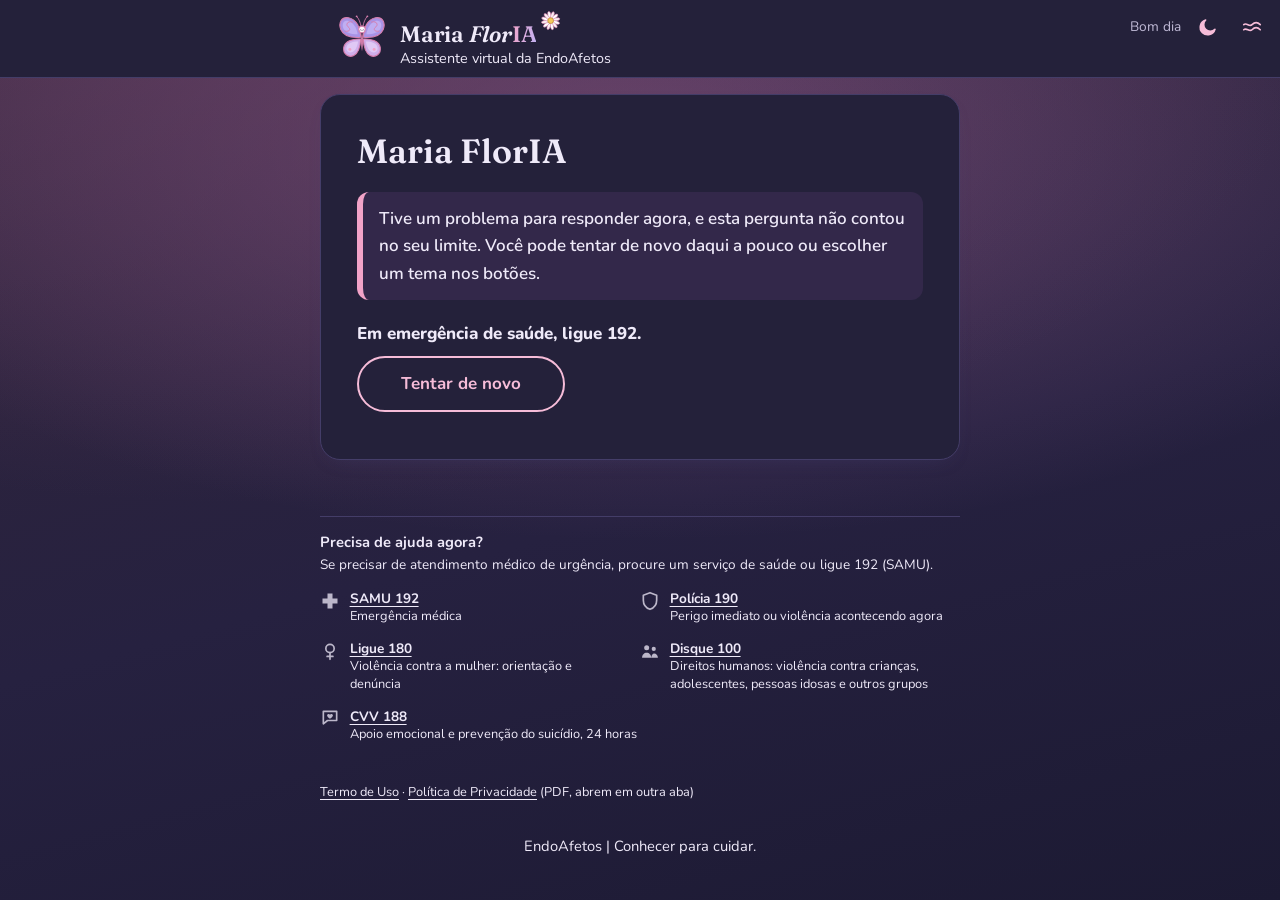
==== commit af320940: "feat: entrada em ordem na chegada e em Minha conta, ícones no canto e o painel da equipe só para adm" ====
--- a/assistente/index.html
+++ b/assistente/index.html
@@ -213,7 +213,7 @@
 }
 .btn:hover { transform: translateY(-2px); box-shadow: var(--shadow); }
 .btn--contorno { color: var(--rose-dark); background: var(--surface); border-color: var(--rose-dark); box-shadow: none; }
-.btn[aria-disabled="true"] { opacity: .65; cursor: default; transform: none; }
+.btn[aria-disabled="true"] { opacity: .65; cursor: progress; transform: none; }
 
 .btn-mini {
   display: inline-flex; align-items: center; justify-content: center;
@@ -635,12 +635,17 @@
 html[data-vento="sim"] .v1-broche { animation: v1-balancar 1.1s ease-in-out 3 alternate; }
 @keyframes v1-balancar { from { transform: rotate(-12deg); } to { transform: rotate(4deg); } }
 
-/* O cantinho: discreto, no canto direito do topo (no celular estreito, desce para a linha de baixo, à direita).
-   Só aparece quando o script da v1 liga os botões. Os ícones são pequenos; o alvo de toque continua com 44 px. */
-html[data-cara="v1"] .topo__dentro { flex-wrap: wrap; }
+/* O cantinho (27/11, pedido do Carlos: "no canto fora do campo visual principal"): a saudação, a luz e o movimento
+   ficam no canto direito do topo da tela, fora da coluna do conteúdo e fora do fluxo: não ocupam linha nem no
+   celular. No celular a saudação sai, e o topo guarda à direita o lugar dos dois ícones. Só aparece quando o script
+   da v1 liga os botões. Os ícones são pequenos; o alvo de toque continua com 44 px. */
 html[data-cara="v1"] .v1-cantinho { display: none; }
-html[data-cara="v1"][data-v1="ligada"] .v1-cantinho { display: flex; align-items: center; margin-left: auto; }
+html[data-cara="v1"][data-v1="ligada"] .v1-cantinho { display: flex; align-items: center; position: absolute; top: 0; right: 0; padding: .3rem .35rem 0 0; }
 .v1-cantinho__saudacao { margin-right: .35rem; font-size: .86rem; color: var(--ink-soft); }
+@media (max-width: 599px) {
+  html[data-cara="v1"] .v1-cantinho__saudacao { display: none; }
+  html[data-cara="v1"][data-v1="ligada"] .topo__dentro { padding-right: 6rem; }
+}
 .v1-icone {
   display: inline-flex; align-items: center; justify-content: center;
   width: 44px; height: 44px; margin: 0; padding: 0;
@@ -659,10 +664,6 @@
 .v1-icone--luz[aria-pressed="true"] .v1-lua { display: block; }
 .v1-icone__corte { display: none; }
 .v1-icone--movimento[aria-pressed="false"] .v1-icone__corte { display: inline; }
-/* O lírio afastado do ícone de movimento: um toque errado não leva ao painel da equipe. */
-.v1-icone--equipe { margin-left: .75rem; color: var(--lavender); }
-.v1-icone--equipe .v1-lirio__petala { fill: currentColor; fill-opacity: .25; }
-.v1-icone--equipe[hidden] { display: none; }
 
 /* ---------- A borboleta ---------- */
 .v1-bf { display: block; width: 100%; height: 100%; overflow: visible; transform-origin: 50% 60%; transition: transform .8s cubic-bezier(.3, .7, .3, 1); }
@@ -831,7 +832,6 @@
       <span class="v1-cantinho__saudacao"></span>
       <button type="button" class="v1-icone v1-icone--luz" aria-label="Luz baixa" aria-pressed="false"><svg class="v1-sol" viewBox="0 0 24 24" width="22" height="22" focusable="false" aria-hidden="true"><circle cx="12" cy="12" r="4.4"/><path d="M12 2.6v2.6M12 18.8v2.6M2.6 12h2.6M18.8 12h2.6M5.4 5.4l1.8 1.8M16.8 16.8l1.8 1.8M5.4 18.6l1.8-1.8M16.8 7.2l1.8-1.8"/></svg><svg class="v1-lua" viewBox="0 0 24 24" width="22" height="22" focusable="false" aria-hidden="true"><path d="M19.6 14.6A8.2 8.2 0 1 1 9.4 4.4a6.6 6.6 0 0 0 10.2 10.2z"/></svg></button>
       <button type="button" class="v1-icone v1-icone--movimento" aria-label="Movimento" aria-pressed="true"><svg viewBox="0 0 24 24" width="22" height="22" focusable="false" aria-hidden="true"><path d="M3 9.5c3-3 6 3 9 0s6-3 9 0M3 15c3-3 6 3 9 0s6-3 9 0"/><path class="v1-icone__corte" d="M4.5 20.5l15-17"/></svg></button>
-      <a class="v1-icone v1-icone--equipe" aria-label="Acesso da equipe (abre em nova aba)" hidden><svg viewBox="0 0 24 24" width="20" height="20" focusable="false" aria-hidden="true"><path class="v1-lirio__petala" d="M12 2.8c-1.7 2.7-1.9 5.8 0 8.8 1.9-3 1.7-6.1 0-8.8z"/><path class="v1-lirio__petala" d="M12 11.6C9.4 9 5.8 8.6 3.2 10.1c2.1 2.7 5.5 3.5 8.8 1.5z"/><path class="v1-lirio__petala" d="M12 11.6c2.6-2.6 6.2-3 8.8-1.5-2.1 2.7-5.5 3.5-8.8 1.5z"/><path class="v1-lirio__haste" d="M12 11.6v9.2M12 17.4c1.6-1.6 3.4-2 5-1.6"/></svg></a>
     </div>
     <!-- ==== MARCA:FIM ==== -->
   </div>
@@ -989,9 +989,11 @@
     email_rotulo: "E-mail",
     senha_rotulo: "Senha",
     botao: "Entrar",
+    // 27/11: enquanto processa, o botao diz o que esta acontecendo e nao aceita outro toque.
+    botao_entrando: "Entrando…",
     esqueci: "Esqueci minha senha",
     falta_campos: "Preencha o e-mail e a senha.",
-    entrando: "Entrando.",
+    entrando: "Entrando. Se a verificação de segurança logo acima pedir, toque nela.",
     indo: "Abrindo a conversa da sua conta.",
     sem_armazenamento: "Não foi possível guardar a entrada neste navegador. Confira se ele está bloqueando os dados dos sites e tente de novo.",
     erros: {
@@ -1032,7 +1034,8 @@
       nome_rotulo: "Como podemos chamar você? (opcional)",
       falta_email: "Confira o e-mail.",
       falta_marcar: "Marque todas as caixas para continuar.",
-      enviando: "Enviando.",
+      enviando: "Enviando. Se a verificação de segurança logo acima pedir, toque nela.",
+      botao_enviando: "Enviando…",
       enviado: "Pronto. Confira o seu e-mail: enviamos o link para você criar a sua senha. Se você já tinha conta, use a aba Entrar."
     }
   },
@@ -2207,25 +2210,15 @@
   petalasCaixa.setAttribute("aria-hidden", "true");
   document.body.appendChild(petalasCaixa);
 
-  // O cantinho do topo (HTML gravado pelo gerador): a saudacao pela hora, sol ou lua (Luz baixa), o movimento e o
-  // lirio do acesso da equipe. Fica escondido ate aqui: sem script, nao aparece botao que nao faz nada.
+  // O cantinho do topo (HTML gravado pelo gerador): a saudacao pela hora, sol ou lua (Luz baixa) e o movimento. Fica
+  // escondido ate aqui: sem script, nao aparece botao que nao faz nada. O acesso da equipe saiu daqui em 27/11
+  // (pedido do Carlos): ele aparece so em Minha conta, para as contas de admin.
   function achar(seletor, nome) {
     return document.querySelector(seletor) || elemento(nome);
   }
   var saudacaoNaTela = achar(".v1-cantinho__saudacao", "span");
   var botaoLuz = achar(".v1-icone--luz", "button");
   var botaoMovimento = achar(".v1-icone--movimento", "button");
-  var equipe = document.querySelector(".v1-icone--equipe");
-  // O lirio leva ao painel da equipe, no mesmo servidor da conversa: o endereco sai de CONFIG.api pelas funcoes da
-  // pagina (apiAtiva e enderecoApi), nunca escrito aqui. Sem servidor configurado, o lirio nao aparece.
-  if (equipe && typeof CONFIG !== "undefined" && typeof apiAtiva === "function" && typeof enderecoApi === "function" &&
-      apiAtiva(CONFIG)) {
-    equipe.setAttribute("href", enderecoApi(CONFIG, "/admin"));
-    // Em outra aba: a conversa so vive na memoria desta pagina e se perderia com a troca.
-    equipe.setAttribute("target", "_blank");
-    equipe.setAttribute("rel", "noopener noreferrer");
-    equipe.removeAttribute("hidden");
-  }
   raiz.setAttribute("data-v1", "ligada");
 
   var bf = document.querySelector(".v1-bf");
@@ -3057,12 +3050,14 @@
     const status = linhaDeStatus("status-entrada");
     const botao = no("button", "btn btn--contorno", textos.botao);
     botao.type = "submit";
+    // Ordem pedida pelo Carlos (27/11): e-mail, senha, mostrar senha, o botao, o espaco do Turnstile e, por ultimo,
+    // a mensagem. O Turnstile aparece abaixo do botao: ele nao empurra o botao para longe do dedo no segundo toque.
     formulario.appendChild(email.campo);
     formulario.appendChild(senha.campo);
     formulario.appendChild(mostrarSenha.rotulo);
+    formulario.appendChild(botao);
     formulario.appendChild(caixaDesafio);
     formulario.appendChild(status);
-    formulario.appendChild(botao);
     const esqueci = no("p", "entrada__esqueci");
     const ligacao = no("a", null, textos.esqueci);
     ligacao.href = CONFIG.recuperar_senha;
@@ -3078,6 +3073,7 @@
       senha.entrada.disabled = travado;
       mostrarSenha.entrada.disabled = travado;
       travarBotao(botao, travado);
+      botao.textContent = travado ? textos.botao_entrando : textos.botao;
     }
 
     formulario.addEventListener("submit", function (evento) {
@@ -3093,6 +3089,8 @@
       entrando = true;
       travar(true);
       status.textContent = textos.entrando;
+      // A verificacao e a mensagem ficam abaixo do botao: no celular, a tela rola ate elas.
+      rolarAte(status);
       const serie = estado.serie;
       if (!desafio) desafio = criarDesafio(caixaDesafio);
       desafio.pedirFicha().then(function (ficha) {
@@ -3207,9 +3205,10 @@
     const status = linhaDeStatus("status-cadastro");
     const botao = no("button", "btn", TEXTOS.chegada.botao_criar);
     botao.type = "submit";
+    // A mesma ordem do Entrar (27/11): o botao, o espaco do Turnstile e a mensagem por ultimo.
+    formulario.appendChild(botao);
     formulario.appendChild(caixaDesafio);
     formulario.appendChild(status);
-    formulario.appendChild(botao);
 
     let desafio = null;
     let enviando = false;
@@ -3218,6 +3217,7 @@
       nome.entrada.disabled = travado;
       marcas.forEach(function (marca) { marca.disabled = travado; });
       travarBotao(botao, travado);
+      botao.textContent = travado ? textos.botao_enviando : TEXTOS.chegada.botao_criar;
     }
     function limpar() {
       email.entrada.value = "";
@@ -3242,6 +3242,7 @@
       enviando = true;
       travar(true);
       status.textContent = textos.enviando;
+      rolarAte(status);
       const serie = estado.serie;
       if (!desafio) desafio = criarDesafio(caixaDesafio);
       desafio.pedirFicha().then(function (ficha) {
